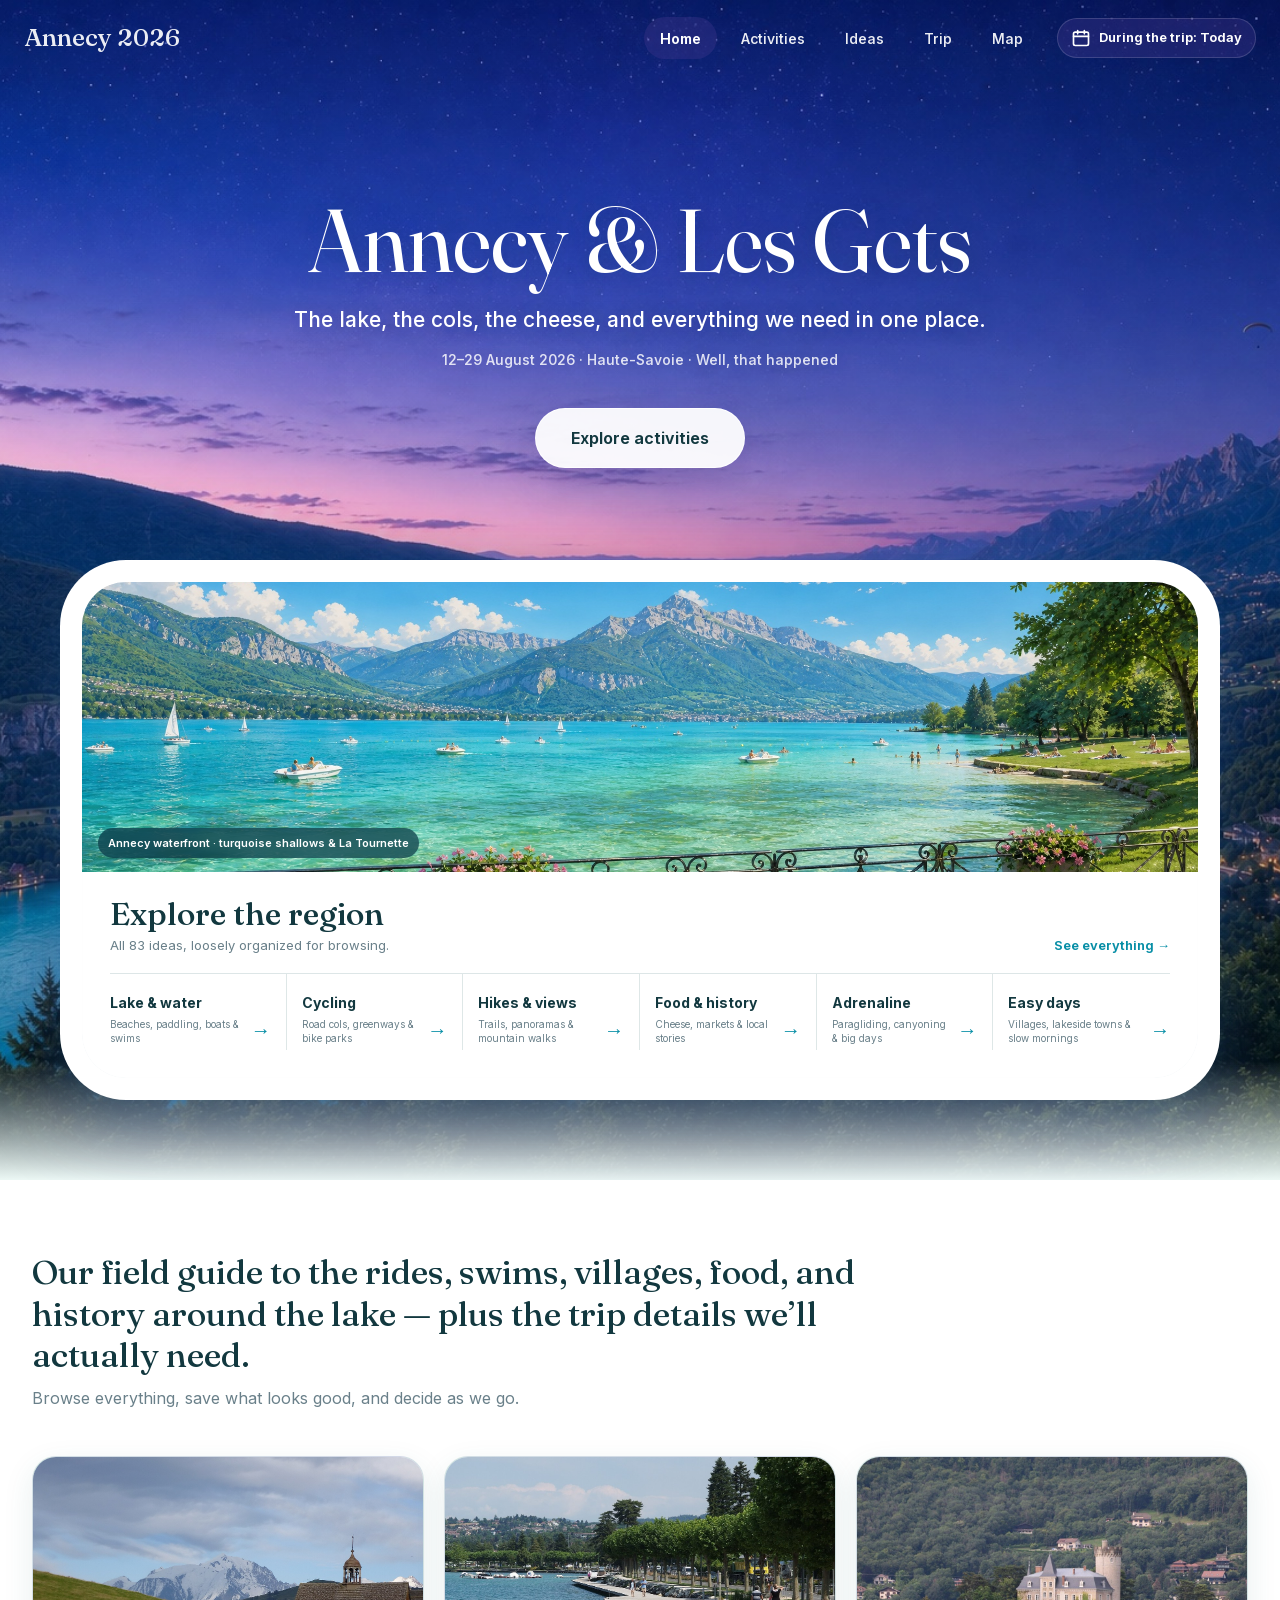
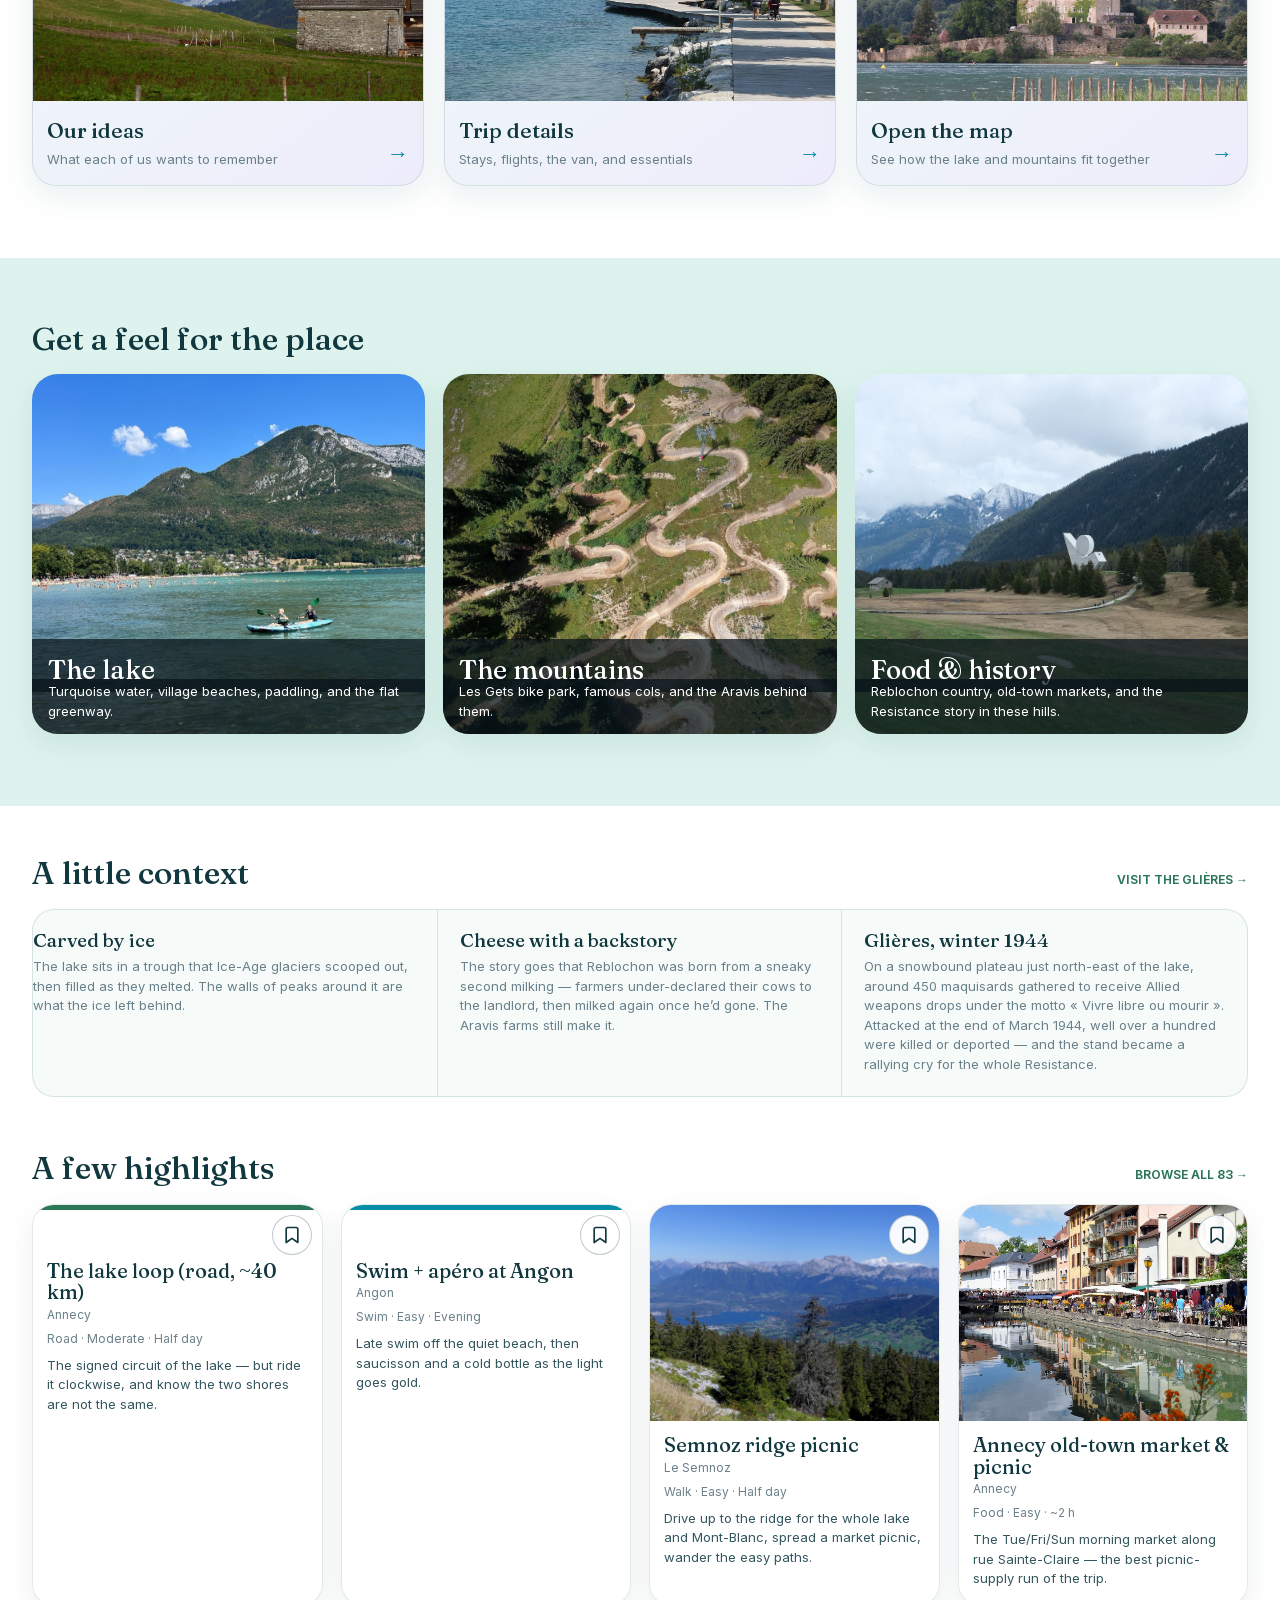
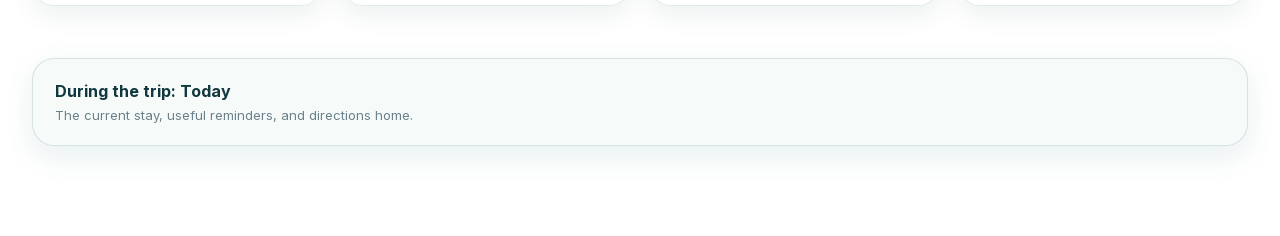
==== index.html @ 5661e3cc "Harden trip guide for departure week" ====
<!DOCTYPE html>
<html lang="en">
<head>
  <meta charset="UTF-8" />
  <meta name="viewport" content="width=device-width, initial-scale=1.0, viewport-fit=cover" />
  <title>Annecy &amp; Les Gets — August 2026</title>
  <meta name="description" content="Our Annecy and Les Gets field guide: activities, saved ideas, trip details, and the best of the lake and mountains." />

  <!-- PWA -->
  <link rel="manifest" href="manifest.webmanifest" />
  <meta name="theme-color" content="#6f73ca" />
  <meta name="apple-mobile-web-app-capable" content="yes" />
  <meta name="mobile-web-app-capable" content="yes" />
  <meta name="apple-mobile-web-app-status-bar-style" content="black-translucent" />
  <meta name="apple-mobile-web-app-title" content="Annecy" />
  <link rel="apple-touch-icon" href="assets/icons/apple-touch-icon.png" />
  <link rel="icon" type="image/png" sizes="32x32" href="assets/icons/favicon-32.png" />
  <link rel="icon" type="image/png" sizes="512x512" href="assets/icons/icon-512.png" />

  <!-- Social -->
  <meta property="og:title" content="Annecy &amp; Les Gets — August 2026" />
  <meta property="og:description" content="The lake, the cols, the cheese, and everything we need in one place." />
  <meta property="og:type" content="website" />
  <meta property="og:image" content="assets/wiki/hero-lake.jpg" />

  <!-- Self-hosted font (assets/fonts) via @font-face in styles.css -->
  <link rel="preload" href="assets/fonts/inter-latin.woff2" as="font" type="font/woff2" crossorigin />
  <link rel="preload" href="assets/fonts/fraunces-latin.woff2" as="font" type="font/woff2" crossorigin />

  <link rel="stylesheet" href="styles.css?v=34" />
  <!-- Leaflet is loaded lazily only when the Map screen opens, so a slow or
       failed CDN can never block the rest of the app from booting. -->
</head>
<body class="route-home">
  <a class="skip-link" href="#screen">Skip to content</a>

  <div class="app">
    <header class="appbar" id="appbar">
      <button class="ab-back" id="ab-back" type="button" aria-label="Go back">
        <svg aria-hidden="true" viewBox="0 0 24 24"><path d="m15 18-6-6 6-6"/></svg>
      </button>
      <a class="ab-brand" href="#/" aria-label="Annecy 2026 home">Annecy 2026</a>
      <h1 class="ab-title" id="ab-title">Home</h1>
      <nav class="bottomnav" id="bottomnav" aria-label="Primary">
        <a href="#/" data-nav="home"><svg class="ico" aria-hidden="true" viewBox="0 0 24 24"><path d="M3 10.5 12 4l9 6.5V20a1 1 0 0 1-1 1h-5v-6h-6v6H4a1 1 0 0 1-1-1z"/></svg><span>Home</span></a>
        <a href="#/activities" data-nav="activities"><svg class="ico" aria-hidden="true" viewBox="0 0 24 24"><circle cx="12" cy="12" r="9"/><path d="m15 9-2 5-4 2 2-5z"/></svg><span>Activities</span></a>
        <a href="#/ideas" data-nav="ideas"><svg class="ico" aria-hidden="true" viewBox="0 0 24 24"><path d="M19 21l-7-5-7 5V5a2 2 0 0 1 2-2h10a2 2 0 0 1 2 2z"/></svg><span>Ideas</span></a>
        <a href="#/trip" data-nav="trip"><svg class="ico" aria-hidden="true" viewBox="0 0 24 24"><rect x="3" y="7" width="18" height="13" rx="1.5"/><path d="M8 7V5a2 2 0 0 1 2-2h4a2 2 0 0 1 2 2v2"/></svg><span>Trip</span></a>
        <a href="#/map" data-nav="map"><svg class="ico" aria-hidden="true" viewBox="0 0 24 24"><path d="m9 4 6 2 6-2v14l-6 2-6-2-6 2V6z"/><path d="M9 4v14M15 6v14"/></svg><span>Map</span></a>
      </nav>
      <a class="ab-today" href="#/today">
        <svg aria-hidden="true" viewBox="0 0 24 24"><rect x="3" y="5" width="18" height="16" rx="2"/><path d="M16 3v4M8 3v4M3 10h18"/></svg>
        <span>During the trip: Today</span>
      </a>
    </header>

    <main class="screen" id="screen" tabindex="-1"><!-- rendered by app.js --></main>
  </div>

  <!-- transient UI, outside the scroll container -->
  <div id="offline-bar" class="offline-bar" role="status" hidden>Offline — showing saved trip data.</div>
  <div id="sw-toast" class="sw-toast" role="status" hidden>
    <span>Site update ready</span>
    <button type="button" id="sw-reload">Update</button>
    <button type="button" id="sw-dismiss" aria-label="Dismiss update notice">
      <svg aria-hidden="true" viewBox="0 0 24 24"><path d="m6 6 12 12M18 6 6 18"/></svg>
    </button>
  </div>
  <div id="live" class="sr-only" aria-live="polite"></div>

  <script src="data.js?v=34"></script>
  <script src="activity-media.js?v=34"></script>
  <script src="app.js?v=34"></script>
</body>
</html>
---- styles.css ----
/* Annecy 2026
   A luminous Alpine field guide: lake light, soft depth, useful structure. */

@font-face {
  font-family: "Inter";
  font-style: normal;
  font-weight: 400 700;
  font-display: swap;
  src: url("assets/fonts/inter-latin.woff2") format("woff2");
  unicode-range: U+0000-00FF, U+0131, U+0152-0153, U+02BB-02BC, U+02C6,
    U+02DA, U+02DC, U+0304, U+0308, U+0329, U+2000-206F, U+20AC, U+2122,
    U+2191, U+2193, U+2212, U+2215, U+FEFF, U+FFFD;
}

@font-face {
  font-family: "Inter";
  font-style: normal;
  font-weight: 400 700;
  font-display: swap;
  src: url("assets/fonts/inter-latin-ext.woff2") format("woff2");
  unicode-range: U+0100-02BA, U+02BD-02C5, U+02C7-02CC, U+02CE-02D7,
    U+02DD-02FF, U+0304, U+0308, U+0329, U+1D00-1DBF, U+1E00-1E9F,
    U+1EF2-1EFF, U+2020, U+20A0-20AB, U+20AD-20C0, U+2113, U+2C60-2C7F,
    U+A720-A7FF;
}

@font-face {
  font-family: "Fraunces";
  font-style: normal;
  font-weight: 100 900;
  font-display: swap;
  src: url("assets/fonts/fraunces-latin.woff2") format("woff2");
  unicode-range: U+0000-00FF, U+0131, U+0152-0153, U+02BB-02BC, U+02C6,
    U+02DA, U+02DC, U+0304, U+0308, U+0329, U+2000-206F, U+20AC, U+2122,
    U+2191, U+2193, U+2212, U+2215, U+FEFF, U+FFFD;
}

@font-face {
  font-family: "Fraunces";
  font-style: normal;
  font-weight: 100 900;
  font-display: swap;
  src: url("assets/fonts/fraunces-latin-ext.woff2") format("woff2");
  unicode-range: U+0100-02BA, U+02BD-02C5, U+02C7-02CC, U+02CE-02D7,
    U+02DD-02FF, U+0304, U+0308, U+0329, U+1D00-1DBF, U+1E00-1E9F,
    U+1EF2-1EFF, U+2020, U+20A0-20AB, U+20AD-20C0, U+2113, U+2C60-2C7F,
    U+A720-A7FF;
}

:root {
  --font: "Avenir Next", "Avenir", "Helvetica Neue", "Inter", sans-serif;
  --display: "Fraunces", "Iowan Old Style", "Palatino Linotype", serif;
  --canvas: #eefaf7;
  --surface: #f6fbfa;
  --surface-strong: #def3ed;
  --ink: #12383f;
  --ink-soft: #34565e;
  --muted: #6a808a;
  --faint: #92a6ad;
  --border: rgba(18, 82, 88, 0.14);
  --border-strong: rgba(18, 82, 88, 0.25);
  --lake: #078ea6;
  --lake-bright: #3ec9c2;
  --lake-soft: #dff7f4;
  --alpine: #2c7658;
  --alpine-soft: #e4f3e9;
  --twilight: #6f73ca;
  --twilight-deep: #414590;
  --twilight-soft: #eeecfb;
  --twilight-haze: #d9dcf5;
  --flower: #d96791;
  --flower-soft: #faeaf1;
  --sun: #f2c26e;
  --alert: #b85c58;
  --alert-soft: #faeceb;
  --shadow: 0 22px 68px rgba(54, 77, 116, 0.16);
  --shadow-soft: 0 10px 30px rgba(29, 94, 101, 0.1);
  --r-sm: 14px;
  --r-md: 24px;
  --r-lg: 42px;
  --header-h: 76px;
  --mobile-nav-h: 66px;
  --safe-t: env(safe-area-inset-top, 0px);
  --safe-b: env(safe-area-inset-bottom, 0px);
  --content: 1280px;
  --reading: 940px;
}

*,
*::before,
*::after {
  box-sizing: border-box;
  margin: 0;
  padding: 0;
}

html {
  color-scheme: light;
  -webkit-text-size-adjust: 100%;
  scroll-behavior: smooth;
}

body {
  min-width: 320px;
  min-height: 100dvh;
  background:
    linear-gradient(145deg, rgba(220, 249, 244, 0.96), rgba(226, 245, 249, 0.96) 48%, rgba(234, 230, 249, 0.94)),
    var(--canvas);
  color: var(--ink);
  font-family: var(--font);
  font-size: 16px;
  line-height: 1.5;
  letter-spacing: 0;
  -webkit-font-smoothing: antialiased;
  text-rendering: optimizeLegibility;
}

body,
button,
input,
select,
textarea {
  font-family: var(--font);
  letter-spacing: 0;
}

button,
input,
select,
textarea {
  font: inherit;
}

button {
  border: 0;
  background: transparent;
  color: inherit;
  cursor: pointer;
}

a {
  color: var(--lake);
  text-underline-offset: 3px;
}

img {
  display: block;
  max-width: 100%;
  background: var(--surface);
}

h1,
h2,
h3,
h4 {
  color: var(--ink);
  font-family: var(--display);
  font-variation-settings: "SOFT" 30, "WONK" 0;
  font-weight: 500;
  line-height: 1.08;
  letter-spacing: 0;
}

p {
  color: var(--ink-soft);
}

:focus-visible {
  outline: 2px solid var(--lake);
  outline-offset: 3px;
}

h1[tabindex="-1"]:focus,
h2[tabindex="-1"]:focus,
main[tabindex="-1"]:focus {
  outline: none;
}

[hidden] {
  display: none !important;
}

.sr-only {
  position: absolute !important;
  width: 1px !important;
  height: 1px !important;
  padding: 0 !important;
  margin: -1px !important;
  overflow: hidden !important;
  clip: rect(0, 0, 0, 0) !important;
  white-space: nowrap !important;
  border: 0 !important;
}

.skip-link {
  position: absolute;
  left: 20px;
  top: -100px;
  z-index: 300;
  padding: 9px 12px;
  border: 1px solid var(--border-strong);
  border-radius: var(--r-sm);
  background: var(--canvas);
  color: var(--ink);
  font-size: 14px;
  font-weight: 600;
  text-decoration: none;
}

.skip-link:focus {
  top: 10px;
}

/* App shell */

.app {
  min-height: 100dvh;
}

.appbar {
  position: sticky;
  top: 0;
  z-index: 80;
  display: flex;
  align-items: center;
  min-height: var(--header-h);
  padding: 0 max(24px, calc((100vw - var(--content)) / 2));
  border-bottom: 1px solid rgba(255, 255, 255, 0.55);
  background: rgba(248, 253, 252, 0.84);
  box-shadow: 0 8px 30px rgba(24, 75, 86, 0.05);
  backdrop-filter: blur(18px);
  transition: color 180ms ease, background 180ms ease;
}

.ab-brand {
  flex: none;
  color: var(--ink);
  font-family: var(--display);
  font-size: 25px;
  font-weight: 500;
  text-decoration: none;
}

.ab-title {
  display: none;
}

.ab-back {
  display: none;
  width: 40px;
  height: 40px;
  margin-right: 8px;
  align-items: center;
  justify-content: center;
  border-radius: 50%;
  background: rgba(255, 255, 255, 0.68);
}

.appbar.has-back .ab-back {
  display: inline-flex;
}

.ab-back svg,
.ab-today svg,
.sw-toast svg,
.local-note svg {
  width: 20px;
  height: 20px;
  fill: none;
  stroke: currentColor;
  stroke-width: 2;
  stroke-linecap: round;
  stroke-linejoin: round;
}

.bottomnav {
  display: flex;
  align-self: stretch;
  align-items: center;
  justify-content: center;
  gap: 8px;
  margin-left: auto;
}

.bottomnav a {
  position: relative;
  display: flex;
  align-items: center;
  height: 42px;
  padding: 0 16px;
  border-radius: 999px;
  color: var(--ink-soft);
  font-size: 14px;
  font-weight: 550;
  text-decoration: none;
  transition: color 160ms ease, background 160ms ease, transform 160ms ease;
}

.bottomnav a::after {
  content: none;
}

.bottomnav a[aria-current="page"] {
  color: var(--ink);
  background: color-mix(in srgb, var(--lake) 11%, transparent);
  font-weight: 650;
}

.bottomnav .ico {
  display: none;
  width: 22px;
  height: 22px;
  fill: none;
  stroke: currentColor;
  stroke-width: 1.8;
  stroke-linecap: round;
  stroke-linejoin: round;
}

.ab-today {
  display: inline-flex;
  align-items: center;
  gap: 8px;
  margin-left: 18px;
  padding: 9px 13px;
  border-radius: 999px;
  background: color-mix(in srgb, var(--twilight) 10%, transparent);
  color: var(--twilight);
  font-size: 13px;
  font-weight: 650;
  text-decoration: none;
  white-space: nowrap;
}

.screen {
  width: min(100%, var(--content));
  min-height: calc(100dvh - var(--header-h));
  margin: 34px auto 80px;
  padding: 54px 48px 80px;
  border: 1px solid rgba(255, 255, 255, 0.72);
  border-radius: var(--r-lg);
  background: rgba(255, 255, 255, 0.94);
  box-shadow: var(--shadow);
}

.screen.is-home,
.screen.is-map {
  width: 100%;
  max-width: none;
}

.screen.is-home {
  margin: 0;
  padding: 0 0 90px;
  border: 0;
  border-radius: 0;
  background: #fff;
  box-shadow: none;
}

.screen.is-map {
  display: flex;
  flex-direction: column;
  height: calc(100dvh - var(--header-h) - 28px);
  min-height: 540px;
  margin: 14px auto;
  padding: 0;
  border-radius: 28px;
  overflow: hidden;
}

.route-home {
  background: #5664bd;
}

.route-home .appbar {
  position: absolute;
  right: 0;
  left: 0;
  border-bottom: 0;
  background: transparent;
  box-shadow: none;
  color: #fff;
  backdrop-filter: none;
}

.route-home .ab-brand,
.route-home .bottomnav a,
.route-home .ab-today {
  color: rgba(255, 255, 255, 0.92);
}

.route-home .bottomnav a[aria-current="page"],
.route-home .ab-today {
  background: rgba(68, 57, 143, 0.34);
  color: #fff;
}

.route-home .ab-today {
  border: 1px solid rgba(255, 255, 255, 0.15);
}

/* Twilight shell shared by every guide route beyond Home. The lake and
   alpine greens remain functional accents inside the light reading surface. */

body:not(.route-home) {
  background:
    linear-gradient(160deg, rgba(48, 53, 137, 0.9), rgba(92, 82, 164, 0.72) 42%, rgba(15, 143, 161, 0.55)),
    url("assets/art/annecy-twilight-v3.jpg") center 24% / cover fixed no-repeat,
    #505ab0;
}

body:not(.route-home) .appbar {
  border-bottom-color: rgba(69, 68, 139, 0.13);
  background: linear-gradient(90deg, rgba(249, 250, 255, 0.92), rgba(241, 241, 252, 0.9) 54%, rgba(236, 249, 247, 0.92));
  box-shadow: 0 10px 34px rgba(47, 48, 119, 0.12);
}

body:not(.route-home) .ab-brand {
  color: var(--twilight-deep);
}

body:not(.route-home) .bottomnav a[aria-current="page"] {
  background: color-mix(in srgb, var(--twilight) 13%, transparent);
  color: var(--twilight-deep);
}

body:not(.route-home) .screen {
  border-color: rgba(255, 255, 255, 0.78);
  background: linear-gradient(180deg, rgba(255, 255, 255, 0.97), rgba(248, 248, 253, 0.97) 48%, rgba(240, 250, 247, 0.97));
  box-shadow: 0 28px 80px rgba(42, 40, 111, 0.28), 0 10px 32px rgba(8, 125, 148, 0.13);
}

body:not(.route-home) .page-head {
  position: relative;
  padding-bottom: 18px;
}

body:not(.route-home) .page-head::after {
  position: absolute;
  bottom: 0;
  left: 0;
  width: 94px;
  height: 2px;
  background: linear-gradient(90deg, var(--twilight), var(--lake-bright));
  content: "";
}

body:not(.route-home) .page-kicker {
  color: var(--twilight-deep);
}

body:not(.route-home) .category-tabs,
body:not(.route-home) .person-row {
  border-color: rgba(79, 75, 153, 0.16);
  background: rgba(246, 246, 252, 0.9);
}

body:not(.route-home) .category-tab[aria-pressed="true"],
body:not(.route-home) .person-tab[aria-pressed="true"] {
  background: linear-gradient(135deg, #fff, var(--twilight-soft));
  box-shadow: 0 6px 20px rgba(74, 67, 148, 0.15);
  color: var(--twilight-deep);
}

body:not(.route-home) .pin-card,
body:not(.route-home) .plan-card,
body:not(.route-home) .idea-card {
  border-color: rgba(72, 70, 143, 0.14);
  box-shadow: 0 10px 28px rgba(51, 53, 125, 0.1);
}

body:not(.route-home) .pin-card:hover,
body:not(.route-home) .plan-card:hover,
body:not(.route-home) .idea-card:hover {
  box-shadow: 0 18px 42px rgba(53, 49, 126, 0.17), 0 8px 20px rgba(12, 129, 146, 0.08);
}

body:not(.route-home) .jump-row {
  background: linear-gradient(90deg, rgba(249, 249, 254, 0.94), rgba(239, 249, 247, 0.92));
}

body:not(.route-home) .today-hero,
body:not(.route-home) .van-card,
body:not(.route-home) .info-card,
body:not(.route-home) .avail-line {
  border-color: rgba(75, 72, 147, 0.14);
  background: linear-gradient(145deg, rgba(255, 255, 255, 0.94), rgba(240, 240, 251, 0.7));
}

body:not(.route-home) .map-intro,
body:not(.route-home) .map-toolbar,
body:not(.route-home) .map-list,
body:not(.route-home) .alpine-side {
  background: linear-gradient(145deg, rgba(255, 255, 255, 0.97), rgba(240, 241, 252, 0.95));
}

body:not(.route-home) .map-view-tabs {
  border-color: rgba(75, 72, 147, 0.15);
  background: var(--twilight-soft);
}

body:not(.route-home) .map-view-tab[aria-selected="true"] {
  color: var(--twilight-deep);
}

body:not(.route-home) .alpine-layout {
  background: linear-gradient(145deg, rgba(217, 220, 245, 0.9), rgba(205, 239, 234, 0.91));
}

body:not(.route-home) .dh-inner {
  background: linear-gradient(to top, rgba(48, 43, 118, 0.9), rgba(11, 86, 103, 0.18));
}

/* Shared headings and controls */

.page-head {
  display: flex;
  flex-direction: column;
  align-items: flex-start;
  max-width: 820px;
  margin-bottom: 34px;
}

.page-head h2 {
  margin: 3px 0 8px;
  font-size: 44px;
}

.page-head > p:last-child,
.page-head > div > p:last-child {
  max-width: 720px;
  color: var(--muted);
  font-size: 17px;
}

.page-kicker,
.row-kicker,
.ac-zone,
.th-eyebrow,
.dh-zone,
.flight-direction {
  color: var(--alpine);
  font-size: 12px;
  font-weight: 650;
  line-height: 1.3;
  text-transform: uppercase;
}

.section-head {
  display: flex;
  align-items: baseline;
  justify-content: space-between;
  gap: 20px;
  margin: 44px 0 18px;
}

.section-head h2 {
  font-size: 29px;
}

.section-head p {
  color: var(--muted);
  font-size: 14px;
}

.text-link,
.see-all,
.pc-open,
.pop-link,
.ml-archive {
  color: var(--lake);
  font-size: 14px;
  font-weight: 600;
  text-decoration: none;
}

.link-btn {
  color: var(--lake);
  font-weight: 600;
}

.block {
  display: block;
}

.chips-row,
.actions,
.detail-actions,
.pc-actions,
.hero-actions {
  display: flex;
  flex-wrap: wrap;
  align-items: center;
  gap: 10px;
}

.chip,
.btn,
.mini-btn,
.rain-toggle {
  min-height: 40px;
  padding: 10px 16px;
  border: 1px solid var(--border-strong);
  border-radius: 999px;
  background: rgba(255, 255, 255, 0.9);
  color: var(--ink-soft);
  font-size: 14px;
  font-weight: 600;
  line-height: 1.2;
  text-decoration: none;
  transition: transform 160ms ease, box-shadow 160ms ease, background 160ms ease;
}

.btn {
  border-color: var(--lake);
  background: var(--lake);
  color: #fff;
  box-shadow: 0 8px 22px rgba(23, 111, 193, 0.2);
}

.btn.ghost {
  background: var(--canvas);
  color: var(--lake);
}

.chip[aria-pressed="true"],
.rain-toggle[aria-pressed="true"] {
  border-color: var(--lake);
  background: var(--lake-soft);
  color: var(--lake);
}

.chip:hover,
.btn:hover,
.mini-btn:hover,
.rain-toggle:hover {
  transform: translateY(-1px);
}

.tag,
.pc-tag,
.verify-badge,
.closed-chip,
.lg {
  display: inline-block;
  padding: 3px 6px;
  border-radius: 3px;
  background: var(--surface-strong);
  color: var(--ink-soft);
  font-size: 11px;
  font-weight: 650;
}

.verify-badge,
.pc-tag.verify {
  background: var(--alert-soft);
  color: var(--alert);
}

.empty {
  padding: 42px 24px;
  border: 1px dashed var(--border-strong);
  border-radius: var(--r-md);
  background: rgba(239, 248, 246, 0.72);
  color: var(--muted);
  text-align: center;
}

.intro,
.detail-lede,
.detail-why,
.source-line,
.foot-note {
  max-width: 780px;
}

.intro,
.detail-lede {
  margin: 18px 0;
  color: var(--ink-soft);
  font-size: 17px;
}

.detail-why {
  margin: 14px 0 22px;
}

.source-line,
.foot-note {
  margin: 30px 0 0;
  color: var(--muted);
  font-size: 12px;
  line-height: 1.6;
}

.note-box {
  margin: 18px 0;
  padding: 14px 16px;
  border: 1px solid rgba(23, 111, 193, 0.15);
  border-left: 3px solid var(--lake);
  border-radius: 0 var(--r-sm) var(--r-sm) 0;
  background: var(--lake-soft);
  color: var(--ink-soft);
  font-size: 14px;
}

.note-box.warn {
  border-left-color: var(--alert);
  background: var(--alert-soft);
}

/* Home */

.hm-live {
  position: absolute;
  top: calc(var(--header-h) + 8px);
  right: 24px;
  left: 24px;
  z-index: 3;
  display: flex;
  align-items: center;
  justify-content: space-between;
  gap: 16px;
  max-width: 520px;
  margin: 0 auto;
  padding: 11px 17px;
  border: 1px solid rgba(255, 255, 255, 0.28);
  border-radius: 999px;
  background: rgba(12, 65, 104, 0.45);
  color: #fff;
  font-size: 14px;
  font-weight: 600;
  text-decoration: none;
  backdrop-filter: blur(12px);
}

.hm-live .hm-go {
  color: #fff;
}

.hm-world {
  position: relative;
  min-height: 1110px;
  overflow: hidden;
  background:
    linear-gradient(to bottom, rgba(73, 59, 150, 0.04), rgba(6, 91, 109, 0.14)),
    url("assets/art/annecy-twilight-v3.jpg") center top / cover no-repeat;
  isolation: isolate;
}

.hm-world::after {
  position: absolute;
  right: 0;
  bottom: -1px;
  left: 0;
  z-index: -1;
  height: 120px;
  background: linear-gradient(to bottom, rgba(238, 250, 247, 0), var(--canvas));
  content: "";
  pointer-events: none;
}

.hm-cover {
  position: relative;
  min-height: 1110px;
  padding: calc(var(--header-h) + 120px) 32px 80px;
  overflow: visible;
  background: transparent;
}

.hm-cover-txt {
  position: relative;
  z-index: 2;
  max-width: 980px;
  margin: 0 auto;
  padding: 0;
  background: transparent;
  color: #fff;
  text-align: center;
  text-shadow: 0 2px 22px rgba(7, 45, 71, 0.28);
}

.hm-cover-txt p {
  color: #fff;
}

.hm-eyebrow {
  color: var(--alpine);
  font-size: 12px;
  font-weight: 650;
  text-transform: uppercase;
  text-decoration: none;
}

.hm-title {
  margin: 0;
  color: #fff;
  font-size: clamp(62px, 7vw, 104px);
  font-variation-settings: "SOFT" 20, "WONK" 0;
  font-weight: 400;
  line-height: 0.98;
}

.hm-dek {
  max-width: 760px;
  margin: 20px auto 0;
  font-size: 21px;
  font-weight: 500;
}

.hm-meta {
  margin-top: 14px;
  font-size: 14px;
  font-weight: 550;
  opacity: 0.82;
}

.hm-cta {
  display: inline-flex;
  min-width: 210px;
  min-height: 60px;
  align-items: center;
  justify-content: center;
  margin-top: 38px;
  padding: 15px 26px;
  border: 1px solid rgba(255, 255, 255, 0.88);
  border-radius: 999px;
  background: rgba(255, 255, 255, 0.94);
  box-shadow: 0 12px 36px rgba(65, 55, 137, 0.28);
  color: var(--ink);
  font-size: 16px;
  font-weight: 650;
  text-decoration: none;
  text-shadow: none;
  transition: transform 180ms ease, box-shadow 180ms ease, background 180ms ease;
}

.hm-cta:hover {
  background: #fff;
  box-shadow: 0 16px 44px rgba(65, 55, 137, 0.34);
  transform: translateY(-2px);
}

.hm-portal {
  position: relative;
  z-index: 2;
  max-width: 1160px;
  margin: 92px auto 0;
  overflow: hidden;
  border: 22px solid rgba(255, 255, 255, 0.94);
  border-radius: 66px;
  background: #fff;
  box-shadow:
    0 30px 84px rgba(56, 48, 126, 0.3),
    0 12px 46px rgba(20, 143, 155, 0.18),
    inset 0 0 0 1px rgba(20, 94, 123, 0.12);
}

.hm-portal-view {
  position: relative;
  height: 290px;
  overflow: hidden;
  background: var(--lake-bright);
}

.hm-portal-view img {
  width: 100%;
  height: 100%;
  object-fit: cover;
  animation: portal-breathe 18s ease-in-out infinite alternate;
}

.hm-portal-caption {
  position: absolute;
  bottom: 14px;
  left: 16px;
  padding: 7px 10px;
  border-radius: 999px;
  background: rgba(5, 47, 65, 0.66);
  color: #fff;
  font-size: 11px;
  font-weight: 600;
  letter-spacing: 0;
  backdrop-filter: blur(8px);
}

@keyframes portal-breathe {
  from {
    transform: scale(1);
  }
  to {
    transform: scale(1.025);
  }
}

.hm-portal-body {
  padding: 25px 28px 28px;
  background: rgba(255, 255, 255, 0.97);
}

.hm-portal-head {
  display: flex;
  align-items: end;
  justify-content: space-between;
  gap: 24px;
  margin-bottom: 18px;
}

.hm-portal-head h3 {
  font-size: 32px;
}

.hm-portal-head p {
  margin-top: 4px;
  color: var(--muted);
  font-size: 13px;
}

.hm-portal-head > a {
  color: var(--lake);
  font-size: 13px;
  font-weight: 650;
  text-decoration: none;
  white-space: nowrap;
}

.hm-region-index {
  display: grid;
  grid-template-columns: repeat(6, minmax(0, 1fr));
  border-top: 1px solid var(--border);
}

.hm-region-link {
  display: flex;
  min-width: 0;
  align-items: flex-end;
  justify-content: space-between;
  gap: 10px;
  padding: 18px 15px 5px;
  border-right: 1px solid var(--border);
  color: var(--ink);
  text-decoration: none;
  transition: color 160ms ease, transform 160ms ease;
}

.hm-region-link:first-child {
  padding-left: 0;
}

.hm-region-link:last-child {
  padding-right: 0;
  border-right: 0;
}

.hm-region-link:hover {
  color: var(--lake);
  transform: translateY(-2px);
}

.hm-region-link strong,
.hm-region-link small {
  display: block;
}

.hm-region-link strong {
  font-size: 14px;
}

.hm-region-link small {
  margin-top: 5px;
  color: var(--muted);
  font-size: 10px;
  line-height: 1.35;
}

.hm-region-go {
  flex: none;
  color: var(--lake);
  font-size: 20px;
}

.hm-intro {
  max-width: var(--content);
  margin: 0 auto;
  padding: 72px 32px 28px;
}

.hm-lead {
  max-width: 850px;
  color: var(--ink);
  font-family: var(--display);
  font-size: 34px;
  font-weight: 450;
  line-height: 1.22;
}

.hm-sub {
  margin-top: 9px;
  color: var(--muted);
  font-size: 16px;
}

.hm-index {
  display: grid;
  grid-template-columns: repeat(3, minmax(0, 1fr));
  gap: 20px;
  max-width: var(--content);
  margin: 0 auto;
  padding: 18px 32px 72px;
}

.hm-ix {
  display: grid;
  grid-template-rows: auto 1fr;
  overflow: hidden;
  border: 1px solid rgba(19, 76, 84, 0.12);
  border-radius: 24px;
  background: linear-gradient(145deg, var(--canvas), var(--twilight-soft));
  box-shadow: var(--shadow-soft);
  color: var(--ink);
  text-decoration: none;
  transition: transform 180ms ease, box-shadow 180ms ease;
}

.hm-ix:hover {
  box-shadow: 0 16px 42px rgba(63, 68, 143, 0.17);
  transform: translateY(-3px);
}

.hm-ix img {
  width: 100%;
  aspect-ratio: 16 / 10;
  object-fit: cover;
}

.hm-ix-b {
  display: block;
  min-width: 0;
  padding: 14px 42px 15px 14px;
}

.hm-ix-b strong {
  display: block;
  font-family: var(--display);
  font-size: 21px;
  font-weight: 500;
}

.hm-ix-b span {
  display: block;
  margin-top: 4px;
  color: var(--muted);
  font-size: 13px;
}

.hm-arr {
  position: absolute;
  align-self: end;
  justify-self: end;
  margin: 0 14px 15px 0;
  color: var(--lake);
  font-size: 22px;
}

.hm-ix {
  position: relative;
}

.hm-place {
  padding: 64px max(32px, calc((100vw - var(--content)) / 2)) 72px;
  background: var(--surface-strong);
}

.hm-lab {
  display: flex;
  align-items: baseline;
  justify-content: space-between;
  gap: 20px;
  margin-bottom: 18px;
}

.hm-lab h3 {
  font-size: 32px;
}

.hm-scroll {
  display: grid;
  grid-template-columns: repeat(3, minmax(0, 1fr));
  gap: 18px;
}

.hm-pc {
  position: relative;
  min-height: 360px;
  overflow: hidden;
  border-radius: 26px;
  box-shadow: var(--shadow-soft);
  color: #fff;
  text-decoration: none;
}

.hm-pc img {
  width: 100%;
  height: 100%;
  object-fit: cover;
}

.hm-pc strong,
.hm-pc span {
  position: absolute;
  right: 0;
  left: 0;
  background: rgba(8, 19, 26, 0.72);
  color: #fff;
}

.hm-pc strong {
  bottom: 42px;
  padding: 12px 16px 2px;
  font-family: var(--display);
  font-size: 26px;
  font-weight: 500;
}

.hm-pc span {
  bottom: 0;
  min-height: 44px;
  padding: 3px 16px 13px;
  font-size: 13px;
}

.hm-taster {
  max-width: var(--content);
  margin: 0 auto;
  padding: 50px 32px 16px;
}

.hm-context {
  max-width: var(--content);
  margin: 0 auto;
  padding: 50px 32px 4px;
}

.hm-context-grid {
  display: grid;
  grid-template-columns: repeat(3, minmax(0, 1fr));
  overflow: hidden;
  border: 1px solid var(--border);
  border-radius: 22px;
  background: var(--surface);
}

.hm-context-grid article {
  padding: 20px 22px 22px 0;
  border-right: 1px solid var(--border);
}

.hm-context-grid article + article {
  padding-left: 22px;
}

.hm-context-grid article:last-child {
  border-right: 0;
}

.hm-context-grid h4 {
  margin-bottom: 7px;
  font-size: 19px;
}

.hm-context-grid p {
  color: var(--muted);
  font-size: 13px;
}

.hm-pad {
  padding: 0;
}

.hm-today {
  display: block;
  max-width: calc(var(--content) - 64px);
  margin: 36px auto 0;
  padding: 20px 22px;
  border: 1px solid var(--border);
  border-radius: 22px;
  background: var(--surface);
  box-shadow: var(--shadow-soft);
  color: var(--ink);
  text-decoration: none;
}

.hm-today strong,
.hm-today span {
  display: block;
}

.hm-today span {
  margin-top: 3px;
  color: var(--muted);
  font-size: 13px;
}

/* Activities */

.category-tabs {
  display: flex;
  gap: 6px;
  margin-bottom: 22px;
  padding: 6px;
  overflow-x: auto;
  border: 1px solid var(--border);
  border-radius: 999px;
  background: var(--surface);
  scrollbar-width: none;
}

.category-tabs::-webkit-scrollbar {
  display: none;
}

.category-tab {
  flex: none;
  padding: 10px 15px;
  border-radius: 999px;
  color: var(--muted);
  font-size: 14px;
  font-weight: 550;
  white-space: nowrap;
}

.category-tab[aria-pressed="true"] {
  background: linear-gradient(135deg, #fff, var(--lake-soft));
  box-shadow: 0 5px 18px rgba(18, 112, 122, 0.12);
  color: var(--lake);
  font-weight: 700;
}

.activity-tools {
  display: grid;
  grid-template-columns: 150px 140px 160px auto minmax(220px, 1fr) auto;
  align-items: end;
  gap: 10px;
  margin-bottom: 22px;
}

.activity-filter-toggle {
  display: none;
}

.filter-field,
.activity-search {
  display: flex;
  flex-direction: column;
  gap: 5px;
}

.filter-field > span {
  color: var(--muted);
  font-size: 11px;
  font-weight: 650;
  text-transform: uppercase;
}

.filter-field select,
.search-input {
  width: 100%;
  min-height: 42px;
  padding: 9px 11px;
  border: 1px solid var(--border-strong);
  border-radius: 12px;
  background: rgba(255, 255, 255, 0.92);
  color: var(--ink);
  font-size: 14px;
}

.rain-toggle {
  min-height: 42px;
}

.activity-count {
  padding-bottom: 11px;
  color: var(--muted);
  font-size: 13px;
  white-space: nowrap;
}

.bike-banner {
  display: flex;
  align-items: center;
  justify-content: space-between;
  gap: 20px;
  margin: 18px 0 26px;
  padding: 14px 16px;
  border: 1px solid rgba(31, 112, 90, 0.14);
  border-radius: 18px;
  background: var(--alpine-soft);
  color: var(--ink);
  text-decoration: none;
}

.bike-banner strong,
.bike-banner small {
  display: block;
}

.bike-banner small {
  margin-top: 2px;
  color: var(--muted);
  font-size: 12px;
}

.bb-go {
  color: var(--alpine);
  font-size: 22px;
}

.bike-head {
  margin-bottom: 26px;
}

.tour-country {
  margin: 0 0 52px;
  border-top: 1px solid var(--border-strong);
}

.tour-country-head {
  display: grid;
  grid-template-columns: minmax(0, 1fr) auto;
  gap: 36px;
  padding: 28px 0 24px;
}

.tour-country-head h3 {
  margin: 3px 0 8px;
  font-size: 36px;
}

.tour-country-head > div:first-child > p:last-child {
  max-width: 680px;
}

.tour-country-actions {
  display: flex;
  flex-direction: column;
  align-items: flex-end;
  justify-content: flex-end;
  gap: 8px;
  font-size: 13px;
  font-weight: 650;
  white-space: nowrap;
}

.tour-col-list {
  border-top: 1px solid var(--border);
}

.tour-col-row {
  display: grid;
  grid-template-columns: minmax(230px, 0.72fr) minmax(0, 2fr);
  gap: 34px;
  padding: 27px 0 29px;
  border-bottom: 1px solid var(--border);
}

.tour-col-name {
  display: flex;
  align-items: flex-start;
  gap: 15px;
}

.tour-col-number {
  flex: 0 0 auto;
  padding-top: 4px;
  color: var(--lake);
  font-family: var(--display);
  font-size: 19px;
  font-variation-settings: "SOFT" 30, "WONK" 0;
}

.tour-col-name p,
.alpine-detail-head > p {
  color: var(--alpine);
  font-size: 10px;
  font-weight: 700;
  text-transform: uppercase;
}

.tour-col-name h4 {
  margin-top: 5px;
  font-size: 25px;
}

.tour-col-facts {
  display: grid;
  grid-template-columns: repeat(3, minmax(0, 1fr));
  gap: 0;
}

.tour-col-facts > div {
  padding: 0 20px;
  border-left: 1px solid var(--border);
}

.tour-col-facts > div:first-child {
  padding-left: 0;
  border-left: 0;
}

.tour-col-facts dt {
  margin-bottom: 5px;
  color: var(--muted);
  font-size: 10px;
  font-weight: 700;
  text-transform: uppercase;
}

.tour-col-facts dd {
  color: var(--ink-soft);
  font-size: 13px;
  line-height: 1.55;
}

.tour-col-links {
  display: flex;
  flex-wrap: wrap;
  gap: 7px 16px;
  margin-top: 15px;
  font-size: 12px;
  font-weight: 650;
}

.bike-rides-head {
  margin-top: 0;
}

.pin-grid {
  display: grid;
  grid-template-columns: repeat(4, minmax(0, 1fr));
  gap: 18px;
}

.pin-card,
.plan-card,
.idea-card {
  position: relative;
  min-width: 0;
  overflow: hidden;
  border: 1px solid rgba(19, 76, 84, 0.12);
  border-radius: 22px;
  background: rgba(255, 255, 255, 0.96);
  box-shadow: 0 9px 26px rgba(20, 70, 82, 0.08);
  transition: transform 180ms ease, box-shadow 180ms ease;
}

.pin-card:hover,
.plan-card:hover,
.idea-card:hover {
  box-shadow: 0 16px 38px rgba(20, 70, 82, 0.14);
  transform: translateY(-2px);
}

.pin-hit,
.pc-hit,
.idea-hit {
  display: block;
  color: var(--ink);
  text-decoration: none;
}

.pin-img {
  position: relative;
  overflow: hidden;
  background: var(--surface);
}

.pin-img img {
  width: 100%;
  aspect-ratio: 4 / 3;
  object-fit: cover;
}

.pin-card.no-photo::before,
.idea-card.no-photo::before {
  position: absolute;
  top: 0;
  right: 0;
  left: 0;
  height: 5px;
  background: var(--lake);
  content: "";
}

.pin-card.no-photo[data-tint="pine"]::before,
.idea-card.no-photo[data-tint="pine"]::before {
  background: var(--alpine);
}

.pin-card.no-photo[data-tint="sun"]::before,
.idea-card.no-photo[data-tint="sun"]::before {
  background: var(--sun);
}

.pin-card.no-photo[data-tint="purple"]::before,
.idea-card.no-photo[data-tint="purple"]::before {
  background: var(--twilight);
}

.pin-card.no-photo .pin-hit {
  padding-top: 42px;
}

.idea-card.no-photo .idea-hit {
  padding-top: 44px;
}

.pin-leg {
  position: absolute;
  top: 10px;
  left: 10px;
  padding: 4px 6px;
  border-radius: 2px;
  background: rgba(8, 19, 26, 0.78);
  color: #fff;
  font-size: 10px;
  font-weight: 700;
  text-transform: uppercase;
}

.pin-card h3 {
  margin: 13px 14px 3px;
  font-family: var(--display);
  font-size: 20px;
  font-weight: 500;
}

.pin-place {
  margin: 0 14px 6px;
  color: var(--muted);
  font-size: 12px;
}

.pin-meta {
  margin: 0 14px 8px;
  color: var(--muted);
  font-size: 12px;
}

.pin-sum {
  display: -webkit-box;
  margin: 0 14px 16px;
  overflow: hidden;
  color: var(--ink-soft);
  font-size: 13px;
  -webkit-box-orient: vertical;
  -webkit-line-clamp: 3;
}

.pin-foot,
.idea-save {
  position: absolute;
  top: 10px;
  right: 10px;
}

.save-btn {
  display: inline-flex;
  width: 40px;
  height: 40px;
  align-items: center;
  justify-content: center;
  border: 1px solid rgba(184, 197, 203, 0.9);
  border-radius: 50%;
  background: rgba(255, 255, 255, 0.95);
  color: var(--ink);
}

.save-btn.on {
  border-color: var(--flower);
  background: var(--flower);
  color: #fff;
}

.bookmark-icon {
  width: 20px;
  height: 20px;
  fill: none;
  stroke: currentColor;
  stroke-width: 2;
  stroke-linecap: round;
  stroke-linejoin: round;
}

.credits {
  margin-top: 50px;
  border-top: 1px solid var(--border);
  padding-top: 18px;
  color: var(--muted);
  font-size: 12px;
}

.credits summary {
  cursor: pointer;
  font-weight: 650;
}

.credits p {
  margin-top: 10px;
  color: var(--muted);
  line-height: 1.7;
}

/* Ideas */

.ideas-head {
  max-width: none;
  flex-direction: row;
  align-items: flex-end;
  justify-content: space-between;
}

.person-row {
  display: flex;
  gap: 6px;
  margin-bottom: 10px;
  padding: 6px;
  overflow-x: auto;
  border: 1px solid var(--border);
  border-radius: 999px;
  background: var(--surface);
}

.person-tab {
  display: inline-flex;
  flex: none;
  align-items: center;
  gap: 7px;
  padding: 10px 16px;
  border-radius: 999px;
  color: var(--muted);
  font-size: 14px;
  font-weight: 600;
}

.person-tab[aria-pressed="true"] {
  background: linear-gradient(135deg, #fff, var(--twilight-soft));
  box-shadow: 0 5px 18px rgba(83, 72, 158, 0.13);
  color: var(--twilight);
}

.mc-count {
  min-width: 19px;
  padding: 1px 5px;
  border-radius: 3px;
  background: var(--surface-strong);
  color: inherit;
  font-size: 11px;
  text-align: center;
}

.board-meta {
  margin: 12px 0 18px;
  color: var(--muted);
  font-size: 12px;
}

.ideas-grid {
  columns: 4;
  column-gap: 18px;
}

.idea-card {
  display: inline-block;
  width: 100%;
  margin: 0 0 18px;
  break-inside: avoid;
}

.idea-hit > img {
  width: 100%;
  height: auto;
  min-height: 180px;
  object-fit: cover;
}

.idea-copy {
  display: block;
  padding: 12px 14px;
}

.idea-copy strong,
.idea-copy span {
  display: block;
}

.idea-copy .idea-status {
  display: none;
}

.idea-copy strong {
  font-size: 16px;
}

.idea-copy span {
  margin-top: 3px;
  color: var(--muted);
  font-size: 12px;
}

.status-picker {
  display: grid;
  grid-template-columns: repeat(3, 1fr);
  border-top: 1px solid var(--border);
  background: var(--surface);
}

.sp-btn {
  min-height: 38px;
  border-right: 1px solid var(--border);
  color: var(--muted);
  font-size: 11px;
  font-weight: 650;
}

.sp-btn:last-child {
  border-right: 0;
}

.sp-btn[aria-pressed="true"] {
  background: #fff;
  color: var(--lake);
}

.idea-event-date {
  display: block;
  min-height: 116px;
  padding: 28px 16px;
  background: var(--surface);
  color: var(--alpine);
  font-size: 13px;
  font-weight: 700;
}

.local-note {
  display: flex;
  align-items: center;
  gap: 7px;
  margin-top: 26px;
  color: var(--muted);
  font-size: 12px;
}

.local-note svg {
  width: 16px;
  height: 16px;
}

/* Trip */

.jump-row {
  position: sticky;
  top: calc(var(--header-h) + 1px);
  z-index: 30;
  margin: -10px 0 28px;
  padding: 10px 0;
  background: rgba(255, 255, 255, 0.88);
  backdrop-filter: blur(14px);
}

.trip-section {
  scroll-margin-top: calc(var(--header-h) + 78px);
}

.stay-list,
.flights {
  border-top: 1px solid var(--border);
}

.stay-row {
  display: grid;
  grid-template-columns: 220px minmax(0, 1fr) 120px;
  gap: 24px;
  padding: 18px 0;
  border-bottom: 1px solid var(--border);
}

.stay-row > img {
  width: 220px;
  height: 150px;
  border-radius: 18px;
  object-fit: cover;
}

.stay-main h3 {
  margin: 6px 0 4px;
  font-size: 22px;
}

.stay-addr {
  color: var(--muted);
  font-size: 13px;
}

.stay-times {
  display: grid;
  grid-template-columns: repeat(2, minmax(0, 1fr));
  gap: 18px;
  margin-top: 16px;
}

.stay-times div {
  border-top: 1px solid var(--border);
  padding-top: 8px;
}

.stay-times dt,
.spec dt {
  color: var(--muted);
  font-size: 11px;
  font-weight: 650;
  text-transform: uppercase;
}

.stay-times dd {
  margin-top: 3px;
  color: var(--ink-soft);
  font-size: 13px;
}

.stay-actions {
  display: flex;
  flex-direction: column;
  align-items: flex-start;
  gap: 9px;
  padding-top: 34px;
}

.stay-actions a {
  font-size: 13px;
  font-weight: 600;
  text-decoration: none;
}

.flight-row {
  display: grid;
  grid-template-columns: 100px minmax(0, 1fr) 210px;
  gap: 20px;
  padding: 16px 0;
  border-bottom: 1px solid var(--border);
}

.flight-direction {
  padding-top: 3px;
  color: var(--lake);
}

.flight-main strong,
.flight-main span,
.flight-number span,
.flight-number small {
  display: block;
}

.flight-main strong {
  font-family: var(--display);
  font-size: 19px;
  font-weight: 500;
}

.flight-main span,
.flight-number span {
  margin-top: 2px;
  color: var(--muted);
  font-size: 13px;
}

.flight-number small {
  margin-top: 3px;
  color: var(--faint);
  font-size: 11px;
}

.fc-note {
  grid-column: 2 / -1;
  color: var(--muted);
  font-size: 12px;
}

.flight-row.placeholder {
  background: var(--surface);
  border-radius: 14px;
  padding-right: 14px;
  padding-left: 14px;
}

.van-card {
  padding: 20px;
  border: 1px solid var(--border);
  border-radius: 22px;
  background: var(--surface);
}

.van-card h3 {
  margin-top: 5px;
  font-size: 19px;
}

.spec {
  display: grid;
  grid-template-columns: 130px minmax(0, 1fr);
  margin: 20px 0;
  border-top: 1px solid var(--border);
}

.spec dt,
.spec dd {
  padding: 9px 0;
  border-bottom: 1px solid var(--border);
}

.spec dd {
  color: var(--ink-soft);
  font-size: 14px;
}

.info-grid {
  display: grid;
  grid-template-columns: repeat(2, minmax(0, 1fr));
  gap: 16px;
}

.info-card {
  padding: 16px;
  border: 1px solid var(--border);
  border-radius: 18px;
  background: var(--surface);
}

.info-card h3 {
  margin-bottom: 5px;
  font-size: 16px;
}

.info-card p {
  color: var(--muted);
  font-size: 13px;
}

.trip-calendar {
  margin-top: 50px;
  border-top: 1px solid var(--border);
  padding-top: 18px;
}

.trip-calendar > summary {
  cursor: pointer;
  color: var(--ink);
  font-size: 16px;
  font-weight: 650;
}

.trip-calendar > p {
  margin: 5px 0 16px;
  color: var(--muted);
  font-size: 13px;
}

.timeline {
  border-top: 1px solid var(--border);
}

.tl-row {
  display: grid;
  grid-template-columns: 54px 1fr;
  gap: 14px;
  padding: 12px 0;
  border-bottom: 1px solid var(--border);
}

.tl-date {
  min-height: 48px;
  border: 1px solid var(--border);
  border-radius: 12px;
}

.tl-dow,
.tl-num {
  display: block;
}

.tl-dow {
  color: var(--muted);
  font-size: 10px;
  text-transform: uppercase;
}

.tl-num {
  font-size: 17px;
  font-weight: 700;
}

.tl-base {
  font-size: 13px;
  font-weight: 650;
}

.tl-stay,
.tl-flag,
.tl-ev {
  color: var(--muted);
  font-size: 12px;
}

.tl-flag,
.tl-ev {
  display: inline-block;
  margin: 4px 8px 0 0;
}

/* Today */

.context-bar {
  display: grid;
  grid-template-columns: 40px 1fr 40px auto;
  align-items: center;
  gap: 8px;
  margin-bottom: 24px;
  border-bottom: 1px solid var(--border);
  padding-bottom: 14px;
}

.ctx-nav,
.ctx-today {
  min-height: 40px;
  border: 1px solid var(--border);
  border-radius: 999px;
  background: var(--surface);
}

.ctx-mid {
  text-align: center;
}

.ctx-mid strong,
.ctx-sub,
.ctx-flag {
  display: block;
}

.ctx-sub,
.ctx-flag {
  color: var(--muted);
  font-size: 12px;
}

.today-hero {
  padding: 24px;
  border: 1px solid rgba(31, 112, 90, 0.14);
  border-radius: 26px;
  background: var(--surface);
}

.th-title {
  margin: 7px 0 16px;
  font-size: 34px;
}

.stay-inline {
  border-top: 1px solid var(--border);
  border-bottom: 1px solid var(--border);
  padding: 12px 0;
}

.stay-inline summary {
  display: flex;
  justify-content: space-between;
  gap: 18px;
  cursor: pointer;
  font-weight: 650;
}

.si-vil,
.si-addr,
.si-times {
  color: var(--muted);
  font-size: 13px;
}

.si-addr {
  margin-top: 8px;
}

.si-times {
  margin: 5px 0 10px;
}

.action-row {
  display: grid;
  grid-template-columns: repeat(3, 1fr);
  margin: 22px 0;
  border-top: 1px solid var(--border);
  border-bottom: 1px solid var(--border);
}

.action-tile {
  padding: 14px;
  border-right: 1px solid var(--border);
  color: var(--ink);
  font-size: 14px;
  font-weight: 650;
  text-align: center;
  text-decoration: none;
}

.action-tile:last-child {
  border-right: 0;
}

.event-row,
.list-item,
.area-card {
  display: flex;
  align-items: center;
  gap: 14px;
  margin-bottom: 10px;
  padding: 14px;
  border: 1px solid var(--border);
  border-radius: 16px;
  background: rgba(255, 255, 255, 0.86);
  color: var(--ink);
  text-decoration: none;
}

.er-date {
  flex: 0 0 76px;
  color: var(--lake);
  font-size: 12px;
  font-weight: 700;
}

.er-body {
  min-width: 0;
  flex: 1;
}

.er-body h3 {
  font-size: 15px;
}

.er-body p {
  color: var(--muted);
  font-size: 12px;
}

.er-go {
  color: var(--faint);
  font-size: 22px;
}

/* Activity, area, and event details */

.detail-hero {
  position: relative;
  min-height: 390px;
  margin-bottom: 28px;
  overflow: hidden;
  border-radius: 28px;
  box-shadow: var(--shadow-soft);
  background: var(--surface);
}

.cover-fill,
.detail-hero > .cover-img,
.detail-hero > .cover-ph {
  width: 100%;
  height: 390px;
  object-fit: cover;
}

.dh-inner {
  position: absolute;
  right: 0;
  bottom: 0;
  left: 0;
  padding: 18px 22px;
  background: linear-gradient(to top, rgba(7, 39, 52, 0.84), rgba(7, 39, 52, 0.08));
}

.dh-zone {
  color: #fff;
}

.dh-h1 {
  margin-top: 5px;
  color: #fff;
  font-size: 42px;
  font-weight: 450;
}

.cover-ph {
  display: flex;
  align-items: flex-end;
  padding: 18px;
  background: #60717c;
  color: #fff;
}

.cover-ph[data-tint="aqua"] {
  background: #36799c;
}

.cover-ph[data-tint="pine"] {
  background: #446a57;
}

.cover-ph[data-tint="sun"] {
  background: #8a613a;
}

.cover-ph[data-tint="purple"] {
  background: #79556c;
}

.cover-label {
  font-weight: 700;
}

.detail-actions {
  margin: 20px 0;
}

.detail-actions .save-btn {
  position: static;
}

.detail-actions .status-picker {
  min-width: 240px;
}

.actions {
  margin: 18px 0;
}

.logi {
  margin: 18px 0;
  border-top: 1px solid var(--border);
  border-bottom: 1px solid var(--border);
  padding: 14px 0;
}

.logi summary {
  cursor: pointer;
  font-weight: 650;
}

.avail-line {
  padding: 12px 14px;
  background: var(--surface);
  color: var(--muted);
  font-size: 13px;
}

.note-field {
  width: 100%;
  padding: 12px;
  border: 1px solid var(--border-strong);
  border-radius: 14px;
  resize: vertical;
}

.cards {
  display: grid;
  grid-template-columns: repeat(2, minmax(0, 1fr));
  gap: 16px;
}

.plan-card {
  padding: 16px;
}

.pc-top {
  display: flex;
  align-items: flex-start;
  justify-content: space-between;
  gap: 12px;
}

.pc-top h3 {
  font-family: var(--display);
  font-size: 20px;
  font-weight: 500;
}

.pc-desc {
  margin-top: 6px;
  color: var(--muted);
  font-size: 13px;
}

.pc-actions {
  justify-content: space-between;
  margin-top: 12px;
}

.pc-actions .save-btn {
  position: static;
}

.ac-img-wrap {
  flex: 0 0 120px;
  height: 96px;
  overflow: hidden;
}

.ac-cover,
.ac-img-wrap img {
  width: 100%;
  height: 100%;
  object-fit: cover;
}

.ac-body {
  min-width: 0;
}

.ac-body h3 {
  margin: 3px 0;
  font-size: 16px;
}

.ac-why {
  color: var(--muted);
  font-size: 12px;
}

.arch-item {
  padding: 14px 0;
  border-bottom: 1px solid var(--border);
}

.arch-h {
  margin-top: 32px;
}

/* Map */

.map-intro {
  display: flex;
  align-items: center;
  justify-content: space-between;
  padding: 18px max(20px, calc((100vw - var(--content)) / 2)) 14px;
  border-bottom: 1px solid var(--border);
  background: rgba(255, 255, 255, 0.94);
}

.map-intro h2 {
  font-size: 30px;
}

.map-intro p {
  margin-top: 2px;
  color: var(--muted);
  font-size: 12px;
}

.map-view-tabs {
  display: inline-grid;
  flex: 0 0 auto;
  grid-template-columns: repeat(2, auto);
  padding: 3px;
  border: 1px solid var(--border);
  border-radius: 12px;
  background: var(--surface-strong);
}

.map-view-tab {
  min-width: 96px;
  padding: 7px 12px;
  border-radius: 9px;
  color: var(--muted);
  font-size: 12px;
  font-weight: 650;
  text-align: center;
  text-decoration: none;
}

.map-view-tab[aria-selected="true"] {
  background: #fff;
  box-shadow: 0 3px 12px rgba(21, 73, 80, 0.11);
  color: var(--ink);
}

.map-toolbar {
  display: flex;
  align-items: center;
  gap: 14px;
  padding: 12px max(20px, calc((100vw - var(--content)) / 2));
  border-bottom: 1px solid var(--border);
  background: rgba(255, 255, 255, 0.94);
}

.map-filters {
  display: flex;
  flex: 1;
  gap: 8px;
  overflow-x: auto;
  scrollbar-width: none;
}

.map-filters::-webkit-scrollbar {
  display: none;
}

.map-chip {
  display: inline-flex;
  flex: none;
  align-items: center;
  gap: 7px;
  min-height: 36px;
  padding: 7px 9px;
  border: 1px solid var(--border);
  border-radius: 999px;
  background: #fff;
  color: var(--ink-soft);
  font-size: 12px;
  font-weight: 600;
}

.map-chip[aria-pressed="true"] {
  border-color: var(--cat, var(--lake));
  background: color-mix(in srgb, var(--cat, var(--lake)) 9%, #fff);
}

.cdot {
  width: 9px;
  height: 9px;
  border-radius: 2px;
  background: var(--cat, var(--lake));
}

.map-chip[data-cat="all"] .cdot {
  background: var(--ink);
}

.map-tools {
  display: flex;
  gap: 8px;
}

.map-split {
  display: flex;
  flex: 1;
  min-height: 0;
}

#map {
  flex: 1;
  min-width: 0;
  background: var(--surface);
}

.map-list {
  flex: 0 0 340px;
  overflow-y: auto;
  border-left: 1px solid var(--border);
  background: rgba(255, 255, 255, 0.96);
}

.alpine-layout {
  display: grid;
  position: relative;
  flex: 1;
  min-height: 0;
  grid-template-columns: minmax(0, 1fr) clamp(320px, 25vw, 370px);
  background: #cfdde0;
  transition: grid-template-columns 220ms ease;
}

.alpine-layout.is-guide-hidden {
  grid-template-columns: minmax(0, 1fr);
}

.alpine-map-wrap {
  position: relative;
  min-width: 0;
  min-height: 0;
  overflow: hidden;
  padding: 0;
}

.alpine-relief-stage,
#alpine-relief-map {
  position: absolute;
  inset: 0;
}

.alpine-relief-stage {
  overflow: hidden;
  background: #244f58;
  isolation: isolate;
}

#alpine-relief-map {
  z-index: 1;
}

.alpine-relief-stage::after {
  position: absolute;
  z-index: 5;
  inset: 0;
  border: 1px solid rgba(255, 255, 255, 0.28);
  box-shadow: inset 0 0 48px rgba(19, 40, 50, 0.18);
  content: "";
  pointer-events: none;
}

.alpine-map-loading {
  position: absolute;
  z-index: 7;
  top: 22px;
  left: 22px;
  display: inline-flex;
  align-items: center;
  gap: 9px;
  padding: 8px 11px;
  border: 1px solid rgba(255, 255, 255, 0.48);
  border-radius: 9px;
  background: rgba(18, 56, 63, 0.82);
  box-shadow: 0 8px 24px rgba(17, 42, 48, 0.2);
  color: #fff;
  font-size: 11px;
  font-weight: 650;
  backdrop-filter: blur(10px);
}

.alpine-map-loading > span {
  width: 9px;
  height: 9px;
  border: 2px solid rgba(255, 255, 255, 0.42);
  border-top-color: #fff;
  border-radius: 50%;
  animation: relief-loading 850ms linear infinite;
}

@keyframes relief-loading {
  to { transform: rotate(360deg); }
}

.alpine-reset-view {
  position: absolute;
  z-index: 8;
  right: 18px;
  bottom: 132px;
  display: inline-flex;
  width: 38px;
  height: 38px;
  align-items: center;
  justify-content: center;
  border: 1px solid rgba(31, 73, 79, 0.18);
  border-radius: 10px;
  background: rgba(255, 255, 255, 0.94);
  box-shadow: 0 6px 18px rgba(22, 52, 59, 0.2);
  color: var(--ink);
  backdrop-filter: blur(10px);
}

.alpine-reset-view svg,
.alpine-side-close svg,
.alpine-inspector-mark svg,
.alpine-primary-actions svg {
  fill: none;
  stroke: currentColor;
  stroke-width: 1.8;
  stroke-linecap: round;
  stroke-linejoin: round;
}

.alpine-reset-view svg {
  width: 19px;
  height: 19px;
}

.alpine-guide-open {
  position: absolute;
  z-index: 8;
  right: 18px;
  top: 18px;
  padding: 9px 12px;
  border: 1px solid rgba(255, 255, 255, 0.5);
  border-radius: 9px;
  background: rgba(18, 56, 63, 0.88);
  box-shadow: 0 8px 24px rgba(17, 42, 48, 0.2);
  color: #fff;
  font-size: 11px;
  font-weight: 650;
  backdrop-filter: blur(10px);
}

.alpine-fallback {
  position: absolute;
  z-index: 6;
  inset: 0;
  padding: 16px;
  background: linear-gradient(145deg, #d9dcf5, #dff7f4);
}

.alpine-relief-stage.is-fallback #alpine-relief-map {
  display: none;
}

.alpine-fallback-figure {
  display: flex;
  height: 100%;
  align-items: center;
  justify-content: center;
  flex-direction: column;
  gap: 8px;
}

.alpine-map-canvas {
  position: relative;
  width: min(100%, 850px);
  max-height: calc(100% - 28px);
  aspect-ratio: 1;
  overflow: hidden;
  border: 1px solid rgba(255, 255, 255, 0.82);
  border-radius: 18px;
  box-shadow: 0 18px 44px rgba(31, 67, 80, 0.2);
  isolation: isolate;
}

.alpine-map-canvas::after {
  position: absolute;
  z-index: 1;
  inset: 0;
  border: 1px solid rgba(9, 62, 72, 0.11);
  border-radius: inherit;
  box-shadow: inset 0 0 48px rgba(16, 51, 58, 0.1);
  content: "";
  pointer-events: none;
}

.alpine-map-canvas > img {
  width: 100%;
  height: 100%;
  object-fit: cover;
}

.alpine-fallback-figure figcaption {
  color: var(--muted);
  font-size: 10px;
  text-align: center;
}

.alpine-pin {
  position: absolute;
  z-index: 3;
  top: var(--y);
  left: var(--x);
  display: flex;
  align-items: center;
  gap: 6px;
  transform: translate(-50%, -50%);
}

.alpine-pin-dot {
  display: block;
  flex: 0 0 auto;
  width: 18px;
  height: 18px;
  border: 3px solid #fff;
  border-radius: 50%;
  background: var(--alpine);
  box-shadow: 0 3px 12px rgba(13, 51, 58, 0.38);
  transition: transform 160ms ease, box-shadow 160ms ease;
}

.alpine-pin-label {
  padding: 3px 6px;
  border: 1px solid rgba(255, 255, 255, 0.72);
  border-radius: 6px;
  background: rgba(250, 254, 253, 0.88);
  box-shadow: 0 2px 8px rgba(21, 52, 59, 0.16);
  color: #12383f;
  font-size: 9px;
  font-weight: 700;
  line-height: 1.15;
  white-space: nowrap;
}

.alpine-pin.edge {
  flex-direction: row-reverse;
}

.alpine-pin.is-place .alpine-pin-dot {
  background: var(--lake);
}

.alpine-pin.is-home .alpine-pin-dot,
.alpine-pin.is-water .alpine-pin-dot {
  background: var(--flower);
}

.alpine-pin.is-peak .alpine-pin-dot {
  background: var(--twilight);
}

.alpine-pin:hover .alpine-pin-dot,
.alpine-pin[aria-pressed="true"] .alpine-pin-dot {
  box-shadow: 0 0 0 5px rgba(255, 255, 255, 0.54), 0 4px 14px rgba(13, 51, 58, 0.42);
  transform: scale(1.14);
}

.alpine-pin[aria-pressed="true"] .alpine-pin-label {
  background: #fff;
  color: var(--lake);
}

.relief-marker-shell {
  --marker-color: var(--alpine);
  z-index: 2;
}

.relief-marker-shell:not(.is-featured):not(.is-selected) {
  display: none;
}

.relief-marker-shell.is-place {
  --marker-color: var(--lake);
}

.relief-marker-shell.is-water {
  --marker-color: var(--lake-bright);
}

.relief-marker-shell.is-home {
  --marker-color: var(--flower);
}

.relief-marker-shell.is-peak {
  --marker-color: var(--twilight);
}

.relief-marker {
  position: absolute;
  display: block;
  width: max-content;
  min-width: 44px;
  min-height: 66px;
  padding: 0 0 27px;
  color: #fff;
  text-align: left;
}

.relief-marker-card {
  display: flex;
  align-items: center;
  gap: 7px;
  min-height: 39px;
  padding: 6px 9px;
  border: 1px solid rgba(255, 255, 255, 0.62);
  border-radius: 9px;
  background: color-mix(in srgb, var(--marker-color) 82%, rgba(12, 47, 55, 0.92));
  box-shadow: 0 6px 18px rgba(16, 42, 49, 0.24);
  backdrop-filter: blur(11px);
  transition: background 160ms ease, box-shadow 160ms ease, transform 160ms ease;
}

.relief-marker-swatch {
  display: block;
  flex: 0 0 auto;
  width: 16px;
  height: 16px;
  border: 3px solid rgba(255, 255, 255, 0.92);
  border-radius: 50%;
  background: var(--marker-color);
}

.relief-marker-copy,
.relief-marker-copy strong,
.relief-marker-copy small {
  display: block;
}

.relief-marker-copy strong {
  font-size: 11px;
  font-weight: 700;
  line-height: 1.15;
  white-space: nowrap;
}

.relief-marker-copy small {
  margin-top: 1px;
  color: rgba(255, 255, 255, 0.78);
  font-size: 9px;
  line-height: 1;
}

.relief-marker-stem {
  position: absolute;
  bottom: 7px;
  left: 50%;
  width: 1px;
  height: 20px;
  background: rgba(255, 255, 255, 0.9);
  transform: translateX(-50%);
}

.relief-marker-anchor {
  position: absolute;
  bottom: 0;
  left: 50%;
  width: 8px;
  height: 8px;
  border: 2px solid #fff;
  border-radius: 50%;
  background: var(--marker-color);
  box-shadow: 0 2px 7px rgba(15, 41, 48, 0.34);
  transform: translateX(-50%);
}

.relief-marker:hover .relief-marker-card,
.relief-marker[aria-pressed="true"] .relief-marker-card {
  background: var(--flower);
  box-shadow: 0 0 0 3px rgba(255, 255, 255, 0.35), 0 8px 22px rgba(20, 46, 54, 0.32);
  transform: translateY(-2px);
}

.relief-marker[aria-pressed="true"] .relief-marker-anchor {
  background: var(--flower);
  box-shadow: 0 0 0 4px rgba(255, 255, 255, 0.32), 0 2px 7px rgba(15, 41, 48, 0.34);
}

.relief-marker:focus-visible {
  outline-color: #fff;
  outline-offset: 3px;
}

.maplibregl-marker-covered .relief-marker {
  opacity: 0.18;
}

.alpine-relief-stage .maplibregl-ctrl-bottom-right {
  right: 8px;
  bottom: 12px;
}

.alpine-relief-stage .maplibregl-ctrl-bottom-left {
  left: 10px;
  bottom: 8px;
}

.alpine-relief-stage .maplibregl-ctrl-group {
  overflow: hidden;
  border: 1px solid rgba(31, 73, 79, 0.16);
  border-radius: 10px;
  background: rgba(255, 255, 255, 0.94);
  box-shadow: 0 6px 18px rgba(22, 52, 59, 0.2);
  backdrop-filter: blur(10px);
}

.alpine-relief-stage .maplibregl-ctrl-group button {
  width: 38px;
  height: 38px;
}

.alpine-relief-stage .maplibregl-ctrl-scale {
  border-color: rgba(255, 255, 255, 0.9);
  background: rgba(18, 56, 63, 0.68);
  color: #fff;
  font-size: 9px;
}

.alpine-relief-stage .maplibregl-ctrl-attrib {
  border-radius: 5px;
  background: rgba(255, 255, 255, 0.78);
  font-size: 9px;
}

.alpine-side {
  position: relative;
  z-index: 10;
  min-height: 0;
  overflow-y: auto;
  padding: 32px 28px 34px;
  border-left: 3px solid var(--flower);
  background: linear-gradient(160deg, #12383f, #164f58 58%, #12383f);
  box-shadow: -18px 0 42px rgba(13, 47, 54, 0.18);
  color: #fff;
}

body:not(.route-home) .alpine-layout > .alpine-side {
  background: linear-gradient(160deg, #12383f, #164f58 58%, #12383f);
}

.alpine-detail {
  padding-bottom: 28px;
}

.alpine-side-close {
  position: absolute;
  z-index: 2;
  top: 18px;
  right: 18px;
  display: inline-flex;
  width: 38px;
  height: 38px;
  align-items: center;
  justify-content: center;
  color: rgba(255, 255, 255, 0.84);
}

.alpine-side-close svg {
  width: 20px;
  height: 20px;
}

.alpine-inspector-mark {
  display: inline-flex;
  width: 42px;
  height: 42px;
  align-items: center;
  justify-content: center;
  margin-bottom: 18px;
  border: 2px solid rgba(255, 255, 255, 0.82);
  border-radius: 50%;
  background: var(--flower);
  color: #fff;
}

.alpine-inspector-mark svg {
  width: 22px;
  height: 22px;
}

.alpine-detail-head h3 {
  margin: 7px 0 17px;
  color: #fff;
  font-size: clamp(32px, 3vw, 45px);
  line-height: 0.98;
}

.alpine-side .alpine-detail-head > p {
  color: #9be1dc;
  font-size: 10px;
  letter-spacing: 0;
}

.alpine-inspector-summary {
  padding: 18px 0 22px;
  border-top: 1px solid rgba(255, 255, 255, 0.2);
  color: rgba(255, 255, 255, 0.88);
  font-size: 14px;
  line-height: 1.55;
}

.alpine-primary-actions {
  display: grid;
  gap: 10px;
}

.alpine-primary-actions a {
  display: flex;
  min-height: 47px;
  align-items: center;
  justify-content: space-between;
  gap: 12px;
  padding: 10px 13px;
  border: 1px solid rgba(255, 255, 255, 0.75);
  border-radius: 9px;
  color: #fff;
  font-size: 13px;
  font-weight: 650;
  text-decoration: none;
}

.alpine-primary-actions a.is-primary {
  border-color: #4aaebb;
  background: #278b99;
}

.alpine-primary-actions svg {
  width: 18px;
  height: 18px;
}

.alpine-inspector-more {
  margin-top: 26px;
}

.alpine-detail .tour-col-facts {
  grid-template-columns: 1fr;
}

.alpine-detail .tour-col-facts > div {
  padding: 12px 0;
  border-top: 1px solid rgba(255, 255, 255, 0.16);
  border-left: 0;
}

.alpine-side .tour-col-facts dt {
  color: #9be1dc;
}

.alpine-side .tour-col-facts dd {
  color: rgba(255, 255, 255, 0.8);
}

.alpine-side .tour-col-links {
  gap: 8px 14px;
  margin-top: 9px;
}

.alpine-side .tour-col-links a {
  color: #9be1dc;
}

.alpine-place-copy {
  color: rgba(255, 255, 255, 0.85);
  font-size: 14px;
  line-height: 1.65;
}

.alpine-index {
  padding-top: 22px;
  border-top: 1px solid rgba(255, 255, 255, 0.24);
}

.alpine-index-head {
  display: flex;
  align-items: baseline;
  justify-content: space-between;
  gap: 12px;
  margin-bottom: 8px;
}

.alpine-index-head h3 {
  color: #fff;
  font-size: 21px;
}

.alpine-index-head a {
  color: #9be1dc;
  font-size: 11px;
  font-weight: 650;
  white-space: nowrap;
}

.alpine-col-buttons {
  border-top: 1px solid rgba(255, 255, 255, 0.15);
}

.alpine-col-button {
  display: flex;
  width: 100%;
  align-items: center;
  justify-content: space-between;
  gap: 10px;
  padding: 10px 0;
  border-bottom: 1px solid rgba(255, 255, 255, 0.15);
  color: #fff;
  text-align: left;
}

.alpine-col-button > span:first-child {
  min-width: 0;
}

.alpine-col-button strong,
.alpine-col-button small {
  display: block;
}

.alpine-col-button strong {
  font-size: 12px;
}

.alpine-col-button small {
  margin-top: 1px;
  color: rgba(255, 255, 255, 0.58);
  font-size: 9px;
}

.alpine-col-button[aria-pressed="true"] strong {
  color: #f28ab0;
}

.beyond-view {
  flex: 0 0 auto;
  color: #9be1dc !important;
  font-weight: 650;
}

.ml-item {
  display: flex;
  width: 100%;
  align-items: flex-start;
  gap: 11px;
  padding: 13px 14px;
  border-bottom: 1px solid var(--border);
  text-align: left;
}

.ml-mark {
  flex: 0 0 11px;
  width: 11px;
  height: 11px;
  margin-top: 5px;
  border-radius: 2px;
  background: var(--cat);
}

.ml-body {
  min-width: 0;
}

.ml-body strong,
.ml-body span {
  display: block;
}

.ml-body strong {
  font-size: 13px;
}

.ml-body > span {
  margin-top: 2px;
  color: var(--muted);
  font-size: 11px;
}

.ml-archive {
  display: block;
  padding: 14px;
}

.map-offline {
  display: grid;
  height: 100%;
  place-items: center;
  padding: 30px;
  text-align: center;
}

.leaflet-container {
  font-family: var(--font);
}

.mk-wrap {
  background: transparent !important;
  border: 0 !important;
}

.annecy-cluster {
  border: 0 !important;
  background: transparent !important;
}

.annecy-cluster span {
  display: grid;
  width: 42px;
  height: 42px;
  place-items: center;
  border: 3px solid rgba(255, 255, 255, 0.95);
  border-radius: 50%;
  background: linear-gradient(145deg, var(--twilight-deep), var(--lake));
  box-shadow: 0 5px 16px rgba(28, 44, 95, 0.3);
  color: #fff;
  font-size: 12px;
  font-weight: 750;
}

.mk {
  position: relative;
  width: 26px;
  height: 26px;
  border: 3px solid #fff;
  border-radius: 50% 50% 50% 8px;
  background: var(--cat);
  box-shadow: 0 3px 10px rgba(20, 33, 43, 0.28);
  transform: rotate(-45deg);
}

.mk-core {
  position: absolute;
  inset: 7px;
  border-radius: 50%;
  background: #fff;
}

.mk.closed {
  filter: grayscale(1);
  opacity: 0.65;
}

.mk-no {
  position: absolute;
  top: 2px;
  right: -7px;
  display: grid;
  width: 15px;
  height: 15px;
  place-items: center;
  border-radius: 50%;
  background: var(--alert);
  color: #fff;
  font-size: 11px;
  line-height: 1;
  transform: rotate(45deg);
}

.pop {
  border-top: 3px solid var(--cat);
  padding-top: 8px;
}

.pop .pc {
  color: var(--muted);
  font-size: 11px;
  font-weight: 700;
  text-transform: uppercase;
}

.pop h3 {
  margin: 4px 0;
  font-size: 15px;
}

.pop p {
  margin: 5px 0;
  font-size: 12px;
}

.pop-sub {
  color: var(--muted);
}

/* Transient UI */

.offline-bar {
  position: fixed;
  right: 16px;
  bottom: 16px;
  z-index: 120;
  padding: 8px 10px;
  border-radius: 999px;
  background: var(--ink);
  color: #fff;
  font-size: 12px;
}

.sw-toast {
  position: fixed;
  top: calc(var(--header-h) + 10px);
  right: 16px;
  z-index: 120;
  display: flex;
  align-items: center;
  gap: 10px;
  padding: 8px 9px 8px 12px;
  border: 1px solid var(--border-strong);
  border-radius: 999px;
  background: rgba(255, 255, 255, 0.96);
  box-shadow: var(--shadow);
  color: var(--ink-soft);
  font-size: 12px;
}

.sw-toast #sw-reload {
  color: var(--lake);
  font-weight: 700;
}

.sw-toast #sw-dismiss {
  display: inline-flex;
  width: 30px;
  height: 30px;
  align-items: center;
  justify-content: center;
  border-radius: 50%;
}

.sw-toast #sw-dismiss svg {
  width: 16px;
  height: 16px;
}

/* Responsive */

@media (max-width: 1120px) {
  .ab-today span {
    display: none;
  }

  .ab-today {
    margin-left: 24px;
  }

  .bottomnav {
    gap: 3px;
  }

  .bottomnav a {
    padding: 0 12px;
  }

  .hm-region-index {
    grid-template-columns: repeat(3, minmax(0, 1fr));
  }

  .hm-region-link {
    min-height: 84px;
    border-bottom: 1px solid var(--border);
  }

  .hm-region-link:nth-child(3n) {
    border-right: 0;
  }

  .hm-region-link:nth-child(n + 4) {
    border-bottom: 0;
  }

  .activity-tools {
    grid-template-columns: repeat(4, minmax(0, 1fr));
  }

  .activity-search {
    grid-column: span 3;
  }

  .pin-grid {
    grid-template-columns: repeat(3, minmax(0, 1fr));
  }

  .tour-col-row {
    grid-template-columns: minmax(210px, 0.8fr) minmax(0, 1.7fr);
    gap: 24px;
  }

  .ideas-grid {
    columns: 3;
  }
}

@media (max-width: 820px) {
  :root {
    --header-h: 56px;
  }

  .appbar {
    padding: 0 18px;
    backdrop-filter: none;
  }

  .appbar.has-back .ab-brand {
    display: none;
  }

  .appbar.has-back .ab-title {
    display: block;
    min-width: 0;
    overflow: hidden;
    font-size: 16px;
    font-weight: 650;
    text-overflow: ellipsis;
    white-space: nowrap;
  }

  .ab-today {
    display: none;
  }

  .bottomnav {
    position: fixed;
    right: 0;
    bottom: 0;
    left: 0;
    z-index: 100;
    display: grid;
    height: calc(var(--mobile-nav-h) + var(--safe-b));
    grid-template-columns: repeat(5, 1fr);
    gap: 0;
    margin: 0;
    padding-bottom: var(--safe-b);
    border-top: 1px solid var(--border);
    background: rgba(255, 255, 255, 0.97);
    backdrop-filter: blur(14px);
  }

  .bottomnav a {
    flex-direction: column;
    justify-content: center;
    gap: 3px;
    height: var(--mobile-nav-h);
    padding: 0;
    border-radius: 0;
    font-size: 10px;
  }

  .bottomnav a::after {
    content: none;
  }

  .bottomnav .ico {
    display: block;
  }

  .route-home .bottomnav a {
    color: var(--muted);
  }

  .route-home .bottomnav a[aria-current="page"] {
    background: color-mix(in srgb, var(--lake) 13%, #fff);
    color: var(--lake);
  }

  .screen {
    width: calc(100% - 24px);
    margin: 16px 12px calc(24px + var(--mobile-nav-h) + var(--safe-b));
    padding: 36px 24px calc(40px + var(--mobile-nav-h) + var(--safe-b));
    border-radius: 28px;
  }

  .screen.is-home {
    width: 100%;
    margin: 0;
    padding-bottom: calc(34px + var(--mobile-nav-h) + var(--safe-b));
    border-radius: 0;
  }

  .screen.is-map {
    width: calc(100% - 16px);
    height: calc(100dvh - var(--header-h) - var(--mobile-nav-h) - var(--safe-b));
    min-height: 420px;
    margin: 8px;
    padding: 0;
    border-radius: 20px;
  }

  .tour-country-head {
    grid-template-columns: 1fr;
    gap: 12px;
  }

  .tour-country-actions {
    flex-direction: row;
    align-items: flex-start;
    justify-content: flex-start;
    flex-wrap: wrap;
    gap: 8px 18px;
  }

  .tour-col-row {
    grid-template-columns: 1fr;
    gap: 18px;
  }

  .tour-col-facts {
    grid-template-columns: 1fr;
  }

  .tour-col-facts > div {
    padding: 11px 0;
    border-top: 1px solid var(--border);
    border-left: 0;
  }

  .map-intro {
    gap: 12px;
    padding: 12px 14px 10px;
  }

  .map-intro h2 {
    font-size: 25px;
  }

  .map-view-tab {
    min-width: 88px;
    padding: 6px 9px;
  }

  .alpine-layout {
    display: block;
    position: relative;
    flex: 1;
    min-height: 0;
    overflow: hidden;
  }

  .alpine-map-wrap {
    position: absolute;
    inset: 0;
    min-height: 0;
    padding: 0;
    overflow: hidden;
  }

  .alpine-map-canvas {
    width: min(100%, 620px);
    max-height: none;
  }

  .alpine-side {
    position: absolute;
    z-index: 12;
    right: 0;
    bottom: 0;
    left: 0;
    max-height: 58%;
    overflow-y: auto;
    padding: 30px 22px calc(28px + var(--safe-b));
    border-top: 2px solid var(--flower);
    border-left: 0;
    border-radius: 24px 24px 0 0;
    box-shadow: 0 -18px 42px rgba(13, 47, 54, 0.24);
  }

  .hm-world,
  .hm-cover {
    min-height: 1010px;
  }

  .hm-cover {
    height: auto;
    padding: calc(var(--header-h) + 92px) 18px 58px;
  }

  .hm-cover-txt {
    padding: 0 10px;
  }

  .hm-title {
    font-size: clamp(54px, 11vw, 76px);
  }

  .hm-dek {
    max-width: 620px;
    font-size: 19px;
  }

  .hm-portal {
    margin-top: 72px;
    border-width: 13px;
    border-radius: 42px;
  }

  .hm-portal-view {
    height: 235px;
  }

  .hm-portal-body {
    padding: 22px;
  }

  .hm-portal-head h3 {
    font-size: 28px;
  }

  .hm-intro {
    padding: 52px 20px 20px;
  }

  .hm-lead {
    font-size: 28px;
  }

  .hm-index {
    grid-template-columns: repeat(2, minmax(0, 1fr));
    padding: 14px 20px 52px;
  }

  .hm-index .hm-ix:last-child {
    grid-column: 1 / -1;
  }

  .hm-place {
    padding: 38px 20px 42px;
  }

  .hm-scroll {
    grid-template-columns: 1fr;
  }

  .hm-pc {
    min-height: 260px;
  }

  .hm-taster {
    padding: 40px 20px 10px;
  }

  .hm-context {
    padding: 40px 20px 4px;
  }

  .hm-context-grid {
    grid-template-columns: 1fr;
  }

  .hm-context-grid article,
  .hm-context-grid article + article {
    padding: 17px 0;
    border-right: 0;
    border-bottom: 1px solid var(--border);
  }

  .hm-context-grid article:last-child {
    border-bottom: 0;
  }

  .hm-today {
    margin-right: 20px;
    margin-left: 20px;
  }

  .page-head h2 {
    font-size: 38px;
  }

  .activity-tools {
    grid-template-columns: repeat(2, minmax(0, 1fr));
  }

  .activity-search {
    grid-column: 1 / -1;
  }

  .activity-count {
    padding-bottom: 0;
  }

  .pin-grid {
    grid-template-columns: repeat(2, minmax(0, 1fr));
  }

  .ideas-grid {
    columns: 2;
  }

  .stay-row {
    grid-template-columns: 160px minmax(0, 1fr);
  }

  .stay-row > img {
    width: 160px;
    height: 130px;
  }

  .stay-actions {
    grid-column: 2;
    flex-direction: row;
    padding-top: 0;
  }

  .flight-row {
    grid-template-columns: 90px minmax(0, 1fr);
  }

  .flight-number {
    grid-column: 2;
  }

  .fc-note {
    grid-column: 2;
  }

  .map-toolbar {
    padding: 9px 10px;
  }

  .map-tools {
    display: none;
  }

  .map-split {
    flex-direction: column;
  }

  #map {
    min-height: 52%;
  }

  .map-list {
    flex: 1;
    border-top: 1px solid var(--border);
    border-left: 0;
  }

  .offline-bar {
    bottom: calc(var(--mobile-nav-h) + var(--safe-b) + 10px);
  }
}

@media (max-width: 560px) {
  .ab-brand {
    font-size: 21px;
  }

  .hm-world,
  .hm-cover {
    min-height: 1070px;
  }

  .hm-cover {
    padding: calc(var(--header-h) + 82px) 12px 48px;
  }

  .hm-title {
    font-size: clamp(46px, 14vw, 60px);
    line-height: 0.96;
  }

  .hm-dek {
    margin-top: 18px;
    font-size: 17px;
    line-height: 1.4;
  }

  .hm-meta {
    font-size: 12px;
  }

  .hm-cta {
    min-width: 190px;
    min-height: 54px;
    margin-top: 30px;
  }

  .hm-portal {
    margin-top: 58px;
    border-width: 9px;
    border-radius: 32px;
  }

  .hm-portal-view {
    height: 170px;
  }

  .hm-portal-caption {
    bottom: 10px;
    left: 10px;
    padding: 5px 8px;
    font-size: 9px;
  }

  .hm-portal-body {
    padding: 18px 15px 16px;
  }

  .hm-portal-head {
    align-items: flex-start;
    margin-bottom: 14px;
  }

  .hm-portal-head h3 {
    font-size: 25px;
  }

  .hm-portal-head p,
  .hm-portal-head > a {
    display: none;
  }

  .hm-region-index {
    grid-template-columns: repeat(2, minmax(0, 1fr));
  }

  .hm-region-link,
  .hm-region-link:first-child,
  .hm-region-link:last-child {
    min-height: 80px;
    padding: 14px 10px;
    border-right: 1px solid var(--border);
    border-bottom: 1px solid var(--border);
  }

  .hm-region-link:nth-child(even) {
    border-right: 0;
  }

  .hm-region-link:nth-child(n + 5) {
    border-bottom: 0;
  }

  .hm-region-link small {
    font-size: 9px;
  }

  .hm-region-go {
    font-size: 17px;
  }

  .hm-intro {
    padding-top: 44px;
  }

  .hm-lead {
    font-size: 25px;
  }

  .hm-index {
    grid-template-columns: 1fr;
  }

  .hm-index .hm-ix:last-child {
    grid-column: auto;
  }

  .hm-ix {
    grid-template-columns: 116px 1fr;
    grid-template-rows: auto;
    border-radius: 18px;
  }

  .hm-ix img {
    width: 116px;
    height: 100%;
    aspect-ratio: auto;
  }

  .hm-ix-b {
    padding-right: 36px;
  }

  .hm-arr {
    align-self: center;
    margin-bottom: 0;
  }

  .hm-lab {
    align-items: flex-start;
  }

  .hm-lab h3 {
    font-size: 28px;
  }

  .pin-grid,
  .cards,
  .info-grid {
    grid-template-columns: 1fr;
  }

  .ideas-grid {
    columns: 1;
  }

  .ideas-head {
    align-items: flex-start;
  }

  .ideas-head .text-link {
    margin-top: 9px;
  }

  .tour-country-head h3 {
    font-size: 31px;
  }

  .tour-col-name h4 {
    font-size: 23px;
  }

  .map-intro p {
    display: none;
  }

  .map-view-tab {
    min-width: 82px;
    font-size: 11px;
  }

  .alpine-pin-label {
    display: none;
  }

  .alpine-pin[aria-pressed="true"] .alpine-pin-label {
    display: block;
  }

  .alpine-detail-head h3 {
    font-size: 30px;
  }

  .activity-tools {
    grid-template-columns: 1fr 1fr;
  }

  .activity-tools .filter-field:nth-child(3),
  .activity-search {
    grid-column: 1 / -1;
  }

  .stay-row {
    grid-template-columns: 1fr;
  }

  .stay-row > img {
    width: 100%;
    height: 190px;
  }

  .stay-actions {
    grid-column: 1;
  }

  .stay-times {
    grid-template-columns: 1fr;
    gap: 8px;
  }

  .flight-row {
    grid-template-columns: 1fr;
  }

  .flight-number,
  .fc-note {
    grid-column: 1;
  }

  .spec {
    grid-template-columns: 105px minmax(0, 1fr);
  }

  .detail-hero,
  .cover-fill,
  .detail-hero > .cover-img,
  .detail-hero > .cover-ph {
    min-height: 300px;
    height: 300px;
  }

  .dh-h1 {
    font-size: 27px;
  }

  .context-bar {
    grid-template-columns: 36px 1fr 36px;
  }

  .ctx-today {
    grid-column: 1 / -1;
  }

  .action-row {
    grid-template-columns: 1fr;
  }

  .action-tile {
    border-right: 0;
    border-bottom: 1px solid var(--border);
  }

  .action-tile:last-child {
    border-bottom: 0;
  }

  .sw-toast {
    right: 10px;
    left: 10px;
    justify-content: flex-end;
  }

  .sw-toast > span {
    margin-right: auto;
  }
}

/* iPhone layout: the same field guide, edited for one hand and a short
   viewport. Desktop keeps the open reading layout above. */
@media (max-width: 560px) {
  :root {
    --header-h: calc(56px + var(--safe-t));
    --mobile-nav-h: 64px;
  }

  html {
    scroll-padding-bottom: calc(var(--mobile-nav-h) + var(--safe-b) + 16px);
  }

  body:not(.route-home) {
    background:
      linear-gradient(165deg, rgba(43, 47, 128, 0.74), rgba(92, 82, 164, 0.5) 48%, rgba(6, 126, 151, 0.45)),
      url("assets/art/annecy-twilight-v3.jpg") center top / cover no-repeat,
      #424a9a;
  }

  button,
  a,
  input,
  select,
  textarea {
    touch-action: manipulation;
  }

  .appbar {
    min-height: var(--header-h);
    padding: var(--safe-t) 18px 0;
  }

  body:not(.route-home) .appbar {
    border-bottom-color: rgba(255, 255, 255, 0.12);
    background: linear-gradient(100deg, rgba(26, 40, 126, 0.98), rgba(75, 75, 164, 0.96));
    box-shadow: 0 8px 24px rgba(26, 34, 103, 0.22);
  }

  body:not(.route-home) .ab-brand,
  body:not(.route-home) .appbar.has-back .ab-title,
  body:not(.route-home) .ab-back {
    color: #fff;
  }

  body:not(.route-home) .ab-back {
    background: rgba(255, 255, 255, 0.12);
  }

  .bottomnav {
    min-height: calc(var(--mobile-nav-h) + var(--safe-b));
    border-top-color: rgba(49, 70, 92, 0.14);
    box-shadow: 0 -10px 30px rgba(32, 45, 82, 0.1);
  }

  .bottomnav a {
    min-width: 0;
    min-height: 44px;
  }

  body:not(.route-home) .bottomnav a[aria-current="page"] {
    background: color-mix(in srgb, var(--twilight) 12%, #fff);
    color: var(--twilight-deep);
  }

  .screen.view-activities,
  .screen.view-ideas,
  .screen.view-trip {
    width: 100%;
    min-height: calc(100dvh - var(--header-h));
    margin: 0;
    padding: 0 12px calc(32px + var(--mobile-nav-h) + var(--safe-b));
    border: 0;
    border-radius: 0;
    background: linear-gradient(180deg, #fff 0%, #fafafd 58%, #edf8f6 100%);
    box-shadow: none;
  }

  .view-activities .activities-head,
  .view-ideas .ideas-head,
  .view-trip > .page-head {
    max-width: none;
    min-height: 214px;
    margin: 0 -12px;
    padding: 42px 26px 72px;
    align-items: flex-start;
    justify-content: center;
    background:
      linear-gradient(170deg, rgba(16, 35, 120, 0.5), rgba(96, 78, 175, 0.24) 58%, rgba(13, 117, 145, 0.13)),
      url("assets/art/annecy-twilight-v3.jpg") center 42% / cover no-repeat;
    color: #fff;
  }

  .view-ideas .ideas-head {
    flex-direction: column;
  }

  .view-activities .activities-head {
    min-height: 250px;
  }

  .view-activities .page-head::after,
  .view-ideas .page-head::after,
  .view-trip > .page-head::after {
    display: none;
  }

  .view-activities .page-kicker,
  .view-ideas .page-kicker,
  .view-trip > .page-head .page-kicker {
    display: none;
  }

  .view-activities .page-head h2,
  .view-ideas .page-head h2,
  .view-trip > .page-head h2 {
    margin: 0;
    color: #fff;
    font-size: 45px;
    line-height: 0.98;
    text-shadow: 0 2px 18px rgba(17, 24, 83, 0.2);
  }

  .view-ideas .page-head h2,
  .view-trip > .page-head h2 {
    font-size: 42px;
  }

  .view-activities .page-head > p:last-child,
  .view-ideas .page-head > div > p:last-child,
  .view-trip > .page-head > p:last-child {
    max-width: 310px;
    margin-top: 13px;
    color: rgba(255, 255, 255, 0.9);
    font-size: 15px;
    line-height: 1.45;
  }

  .view-ideas .ideas-head .text-link {
    display: none;
  }

  .view-activities .category-tabs {
    position: relative;
    z-index: 2;
    min-height: 56px;
    margin: -42px 12px 12px;
    padding: 6px;
    border-color: rgba(65, 69, 144, 0.13);
    border-radius: 20px;
    background: rgba(255, 255, 255, 0.98);
    box-shadow: 0 14px 34px rgba(38, 42, 113, 0.16);
    scroll-padding: 6px;
    scroll-snap-type: x proximity;
  }

  .view-activities .category-tab {
    min-height: 42px;
    padding: 9px 14px;
    scroll-snap-align: start;
    font-size: 13px;
  }

  .activity-filter-toggle {
    display: flex;
    width: calc(100% - 24px);
    min-height: 54px;
    align-items: center;
    gap: 10px;
    margin: 0 12px 10px;
    padding: 0 14px;
    border: 1px solid rgba(63, 74, 130, 0.2);
    border-radius: 14px;
    background: rgba(255, 255, 255, 0.98);
    color: var(--ink);
    box-shadow: 0 8px 22px rgba(44, 55, 113, 0.07);
    text-align: left;
  }

  .activity-filter-toggle > svg {
    width: 22px;
    height: 22px;
    flex: 0 0 auto;
    fill: none;
    stroke: currentColor;
    stroke-width: 1.8;
    stroke-linecap: round;
    stroke-linejoin: round;
  }

  .activity-filter-toggle strong {
    font-size: 15px;
  }

  .activity-filter-toggle.has-active strong::after {
    display: inline-block;
    width: 6px;
    height: 6px;
    margin: 0 0 2px 6px;
    border-radius: 50%;
    background: var(--flower);
    content: "";
  }

  .activity-mobile-count {
    margin-left: auto;
    color: var(--muted);
    font-size: 13px;
  }

  .activity-filter-toggle .filter-chevron {
    width: 18px;
    height: 18px;
    transition: transform 160ms ease;
  }

  .activity-filter-toggle[aria-expanded="true"] .filter-chevron {
    transform: rotate(180deg);
  }

  .view-activities .activity-tools {
    display: none;
    margin: 0 12px 12px;
    padding: 14px;
    border: 1px solid rgba(63, 74, 130, 0.14);
    border-radius: 16px;
    background: rgba(245, 246, 252, 0.96);
  }

  .view-activities .activity-tools.is-open {
    display: grid;
  }

  .view-activities .activity-count {
    display: none;
  }

  .view-activities .bike-banner {
    min-height: 50px;
    margin: 10px 12px 14px;
    padding: 10px 13px;
    border-radius: 14px;
    box-shadow: none;
  }

  .view-activities .bike-banner small {
    white-space: nowrap;
    overflow: hidden;
    text-overflow: ellipsis;
  }

  .view-activities .pin-grid {
    gap: 16px;
    margin: 0 12px;
  }

  .view-activities .pin-card {
    border-radius: 18px;
  }

  .view-activities .pin-img img {
    aspect-ratio: 3 / 2;
  }

  .view-activities .pin-card h3 {
    margin-top: 12px;
    font-size: 21px;
  }

  .view-activities .pin-sum {
    margin-bottom: 14px;
    -webkit-line-clamp: 2;
  }

  .view-ideas .person-row {
    position: relative;
    z-index: 2;
    display: grid;
    width: calc(100% - 24px);
    grid-template-columns: repeat(4, minmax(0, 1fr));
    gap: 2px;
    margin: -42px 12px 16px;
    padding: 5px;
    overflow: visible;
    border-color: rgba(65, 69, 144, 0.13);
    border-radius: 20px;
    background: rgba(255, 255, 255, 0.98);
    box-shadow: 0 14px 34px rgba(38, 42, 113, 0.16);
  }

  .view-ideas .person-tab {
    min-width: 0;
    min-height: 44px;
    justify-content: center;
    gap: 4px;
    padding: 8px 3px;
    border-radius: 15px;
    font-size: 12px;
  }

  .view-ideas .mc-count {
    min-width: 17px;
    padding: 1px 4px;
    font-size: 10px;
  }

  .view-ideas .board-meta {
    margin: 0 14px 12px;
  }

  .view-ideas .ideas-grid {
    columns: 2;
    column-gap: 10px;
    margin: 0 12px;
  }

  .view-ideas .idea-card {
    margin-bottom: 10px;
    border-radius: 14px;
    box-shadow: 0 7px 18px rgba(42, 54, 105, 0.09);
  }

  .view-ideas .idea-hit > img {
    min-height: 0;
  }

  .view-ideas .idea-copy {
    padding: 10px 10px 11px;
  }

  .view-ideas .idea-copy strong {
    font-family: var(--display);
    font-size: 15px;
    font-weight: 550;
    line-height: 1.18;
  }

  .view-ideas .idea-copy > span:not(.idea-status) {
    display: none;
  }

  .view-ideas .idea-copy .idea-status {
    display: block;
    margin-top: 5px;
    color: var(--lake);
    font-size: 11px;
    font-weight: 650;
  }

  .view-ideas .idea-card > .status-picker {
    display: none;
  }

  .view-ideas .idea-save {
    top: 8px;
    right: 8px;
  }

  .view-ideas .save-btn {
    width: 36px;
    height: 36px;
  }

  .view-ideas > .empty {
    margin: 0 12px;
  }

  .view-ideas .local-note {
    margin: 24px 14px 0;
  }

  .view-trip .jump-row {
    position: sticky;
    top: calc(var(--header-h) + 6px);
    z-index: 35;
    display: grid;
    width: calc(100% - 24px);
    grid-template-columns: repeat(4, minmax(0, 1fr));
    gap: 2px;
    margin: -42px 12px 24px;
    padding: 5px;
    border: 1px solid rgba(65, 69, 144, 0.13);
    border-radius: 20px;
    background: rgba(255, 255, 255, 0.96);
    box-shadow: 0 14px 34px rgba(38, 42, 113, 0.16);
    backdrop-filter: blur(14px);
  }

  .view-trip .jump-row .chip {
    min-width: 0;
    min-height: 44px;
    padding: 8px 3px;
    border: 0;
    border-radius: 14px;
    background: transparent;
    font-size: 12px;
  }

  .view-trip .trip-section,
  .view-trip .trip-calendar,
  .view-trip > .source-line {
    margin-right: 12px;
    margin-left: 12px;
  }

  .view-trip .trip-section > .section-head {
    margin: 26px 0 12px;
  }

  .view-trip .trip-section > .section-head h2 {
    font-size: 28px;
  }

  .view-trip .stay-row {
    grid-template-columns: 112px minmax(0, 1fr);
    gap: 12px;
    padding: 14px 0;
  }

  .view-trip .stay-row > img {
    width: 112px;
    height: 146px;
    border-radius: 13px;
  }

  .view-trip .stay-main {
    min-width: 0;
  }

  .view-trip .row-kicker {
    font-size: 9px;
  }

  .view-trip .stay-main h3 {
    margin-top: 5px;
    font-size: 19px;
    line-height: 1.1;
  }

  .view-trip .stay-addr {
    display: -webkit-box;
    margin-top: 4px;
    overflow: hidden;
    font-size: 11px;
    line-height: 1.35;
    -webkit-box-orient: vertical;
    -webkit-line-clamp: 2;
  }

  .view-trip .stay-times {
    grid-template-columns: repeat(2, minmax(0, 1fr));
    gap: 7px;
    margin-top: 9px;
  }

  .view-trip .stay-times div {
    padding-top: 6px;
  }

  .view-trip .stay-times dt {
    font-size: 9px;
  }

  .view-trip .stay-times dd {
    font-size: 11px;
    line-height: 1.35;
  }

  .view-trip .stay-actions {
    grid-column: 1 / -1;
    display: grid;
    grid-template-columns: repeat(2, minmax(0, 1fr));
    gap: 8px;
    padding-top: 0;
  }

  .view-trip .stay-actions a {
    display: flex;
    min-height: 42px;
    align-items: center;
    justify-content: center;
    border: 1px solid var(--lake);
    border-radius: 12px;
    color: var(--lake);
    font-size: 12px;
  }

  .view-trip .stay-actions a:first-child {
    background: var(--lake);
    color: #fff;
  }

  .view-trip .flight-row {
    gap: 5px;
    padding: 14px 0;
  }

  .screen.is-map {
    margin-top: 8px;
    background: linear-gradient(155deg, rgba(235, 236, 250, 0.98), rgba(222, 244, 242, 0.98));
  }

  .screen.is-map .map-intro {
    min-height: 62px;
    padding: 10px 12px;
  }

  .screen.is-map .map-intro h2 {
    font-size: 28px;
  }

  .screen.is-map .map-view-tabs {
    padding: 3px;
    border-radius: 12px;
  }

  .screen.is-map .map-view-tab {
    min-height: 36px;
    border-radius: 9px;
  }

  .screen.is-alpine-map .alpine-map-wrap {
    top: 0;
    right: 0;
    bottom: auto;
    left: 0;
    height: 42%;
    padding: 0;
  }

  .screen.is-alpine-map .alpine-layout.is-guide-hidden .alpine-map-wrap {
    height: 100%;
  }

  .screen.is-alpine-map .alpine-relief-stage,
  .screen.is-alpine-map #alpine-relief-map {
    border-radius: 0;
  }

  .screen.is-alpine-map .alpine-side {
    position: absolute;
    height: 58%;
    max-height: none;
    margin-top: 0;
    padding: 30px 20px calc(26px + var(--safe-b));
    border-radius: 24px 24px 0 0;
    box-shadow: 0 -14px 34px rgba(13, 47, 54, 0.25);
  }

  .screen.is-alpine-map .alpine-detail-head h3 {
    font-size: clamp(28px, 9vw, 36px);
    line-height: 1.05;
  }

  .screen.is-alpine-map .alpine-inspector-mark {
    width: 36px;
    height: 36px;
    margin-bottom: 12px;
  }

  .screen.is-alpine-map .alpine-inspector-summary {
    padding: 14px 0 16px;
    font-size: 13px;
  }

  .screen.is-alpine-map .alpine-primary-actions {
    grid-template-columns: repeat(2, minmax(0, 1fr));
  }

  .screen.is-alpine-map .alpine-primary-actions a {
    min-height: 44px;
  }

  .screen.is-alpine-map .alpine-inspector-more {
    margin-top: 20px;
  }

  .screen.is-alpine-map .relief-marker-shell:not(.is-featured):not(.is-selected) {
    display: none;
  }

  .screen.is-alpine-map .relief-marker:not([aria-pressed="true"]) .relief-marker-card {
    width: 18px;
    min-height: 18px;
    padding: 0;
    overflow: hidden;
    border-width: 2px;
    border-radius: 50%;
  }

  .screen.is-alpine-map .relief-marker:not([aria-pressed="true"]) .relief-marker-card > * {
    visibility: hidden;
  }

  .screen.is-alpine-map .relief-marker:not([aria-pressed="true"]) {
    min-width: 44px;
    min-height: 60px;
    padding-left: 13px;
  }

  .screen.is-alpine-map .relief-marker:not([aria-pressed="true"]) .relief-marker-stem,
  .screen.is-alpine-map .relief-marker:not([aria-pressed="true"]) .relief-marker-anchor {
    left: 22px;
  }

  .screen.is-alpine-map .alpine-reset-view {
    top: 132px;
    right: 10px;
    bottom: auto;
  }

  .screen.is-alpine-map .alpine-guide-open {
    top: auto;
    right: 12px;
    bottom: 14px;
  }

  .view-plan .detail-hero,
  .view-areas .detail-hero {
    border-radius: 20px;
  }
}

@media (hover: none) and (pointer: coarse) {
  .pin-card:hover,
  .plan-card:hover,
  .idea-card:hover,
  .chip:hover,
  .btn:hover,
  .mini-btn:hover,
  .rain-toggle:hover {
    transform: none;
  }
}

@media (prefers-reduced-motion: reduce) {
  html {
    scroll-behavior: auto;
  }

  *,
  *::before,
  *::after {
    animation-duration: 0.01ms !important;
    animation-iteration-count: 1 !important;
    transition-duration: 0.01ms !important;
  }
}
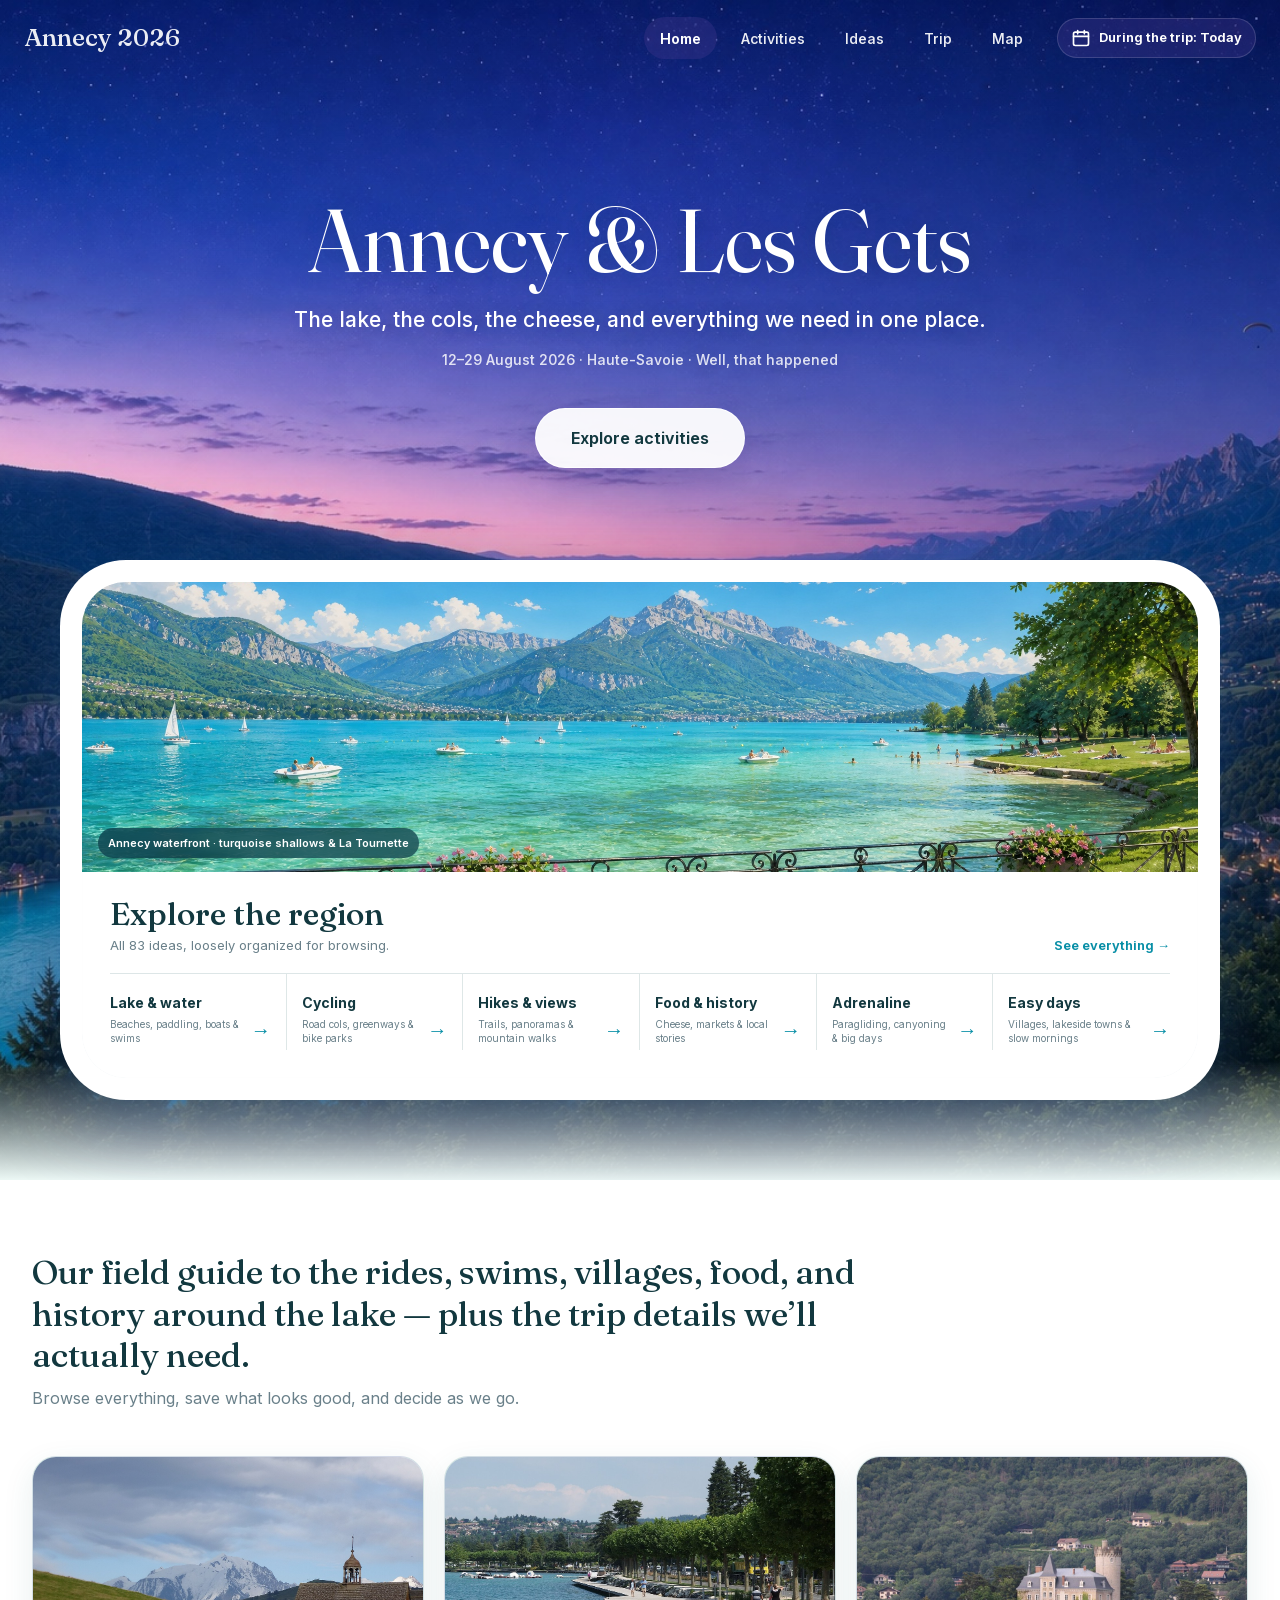
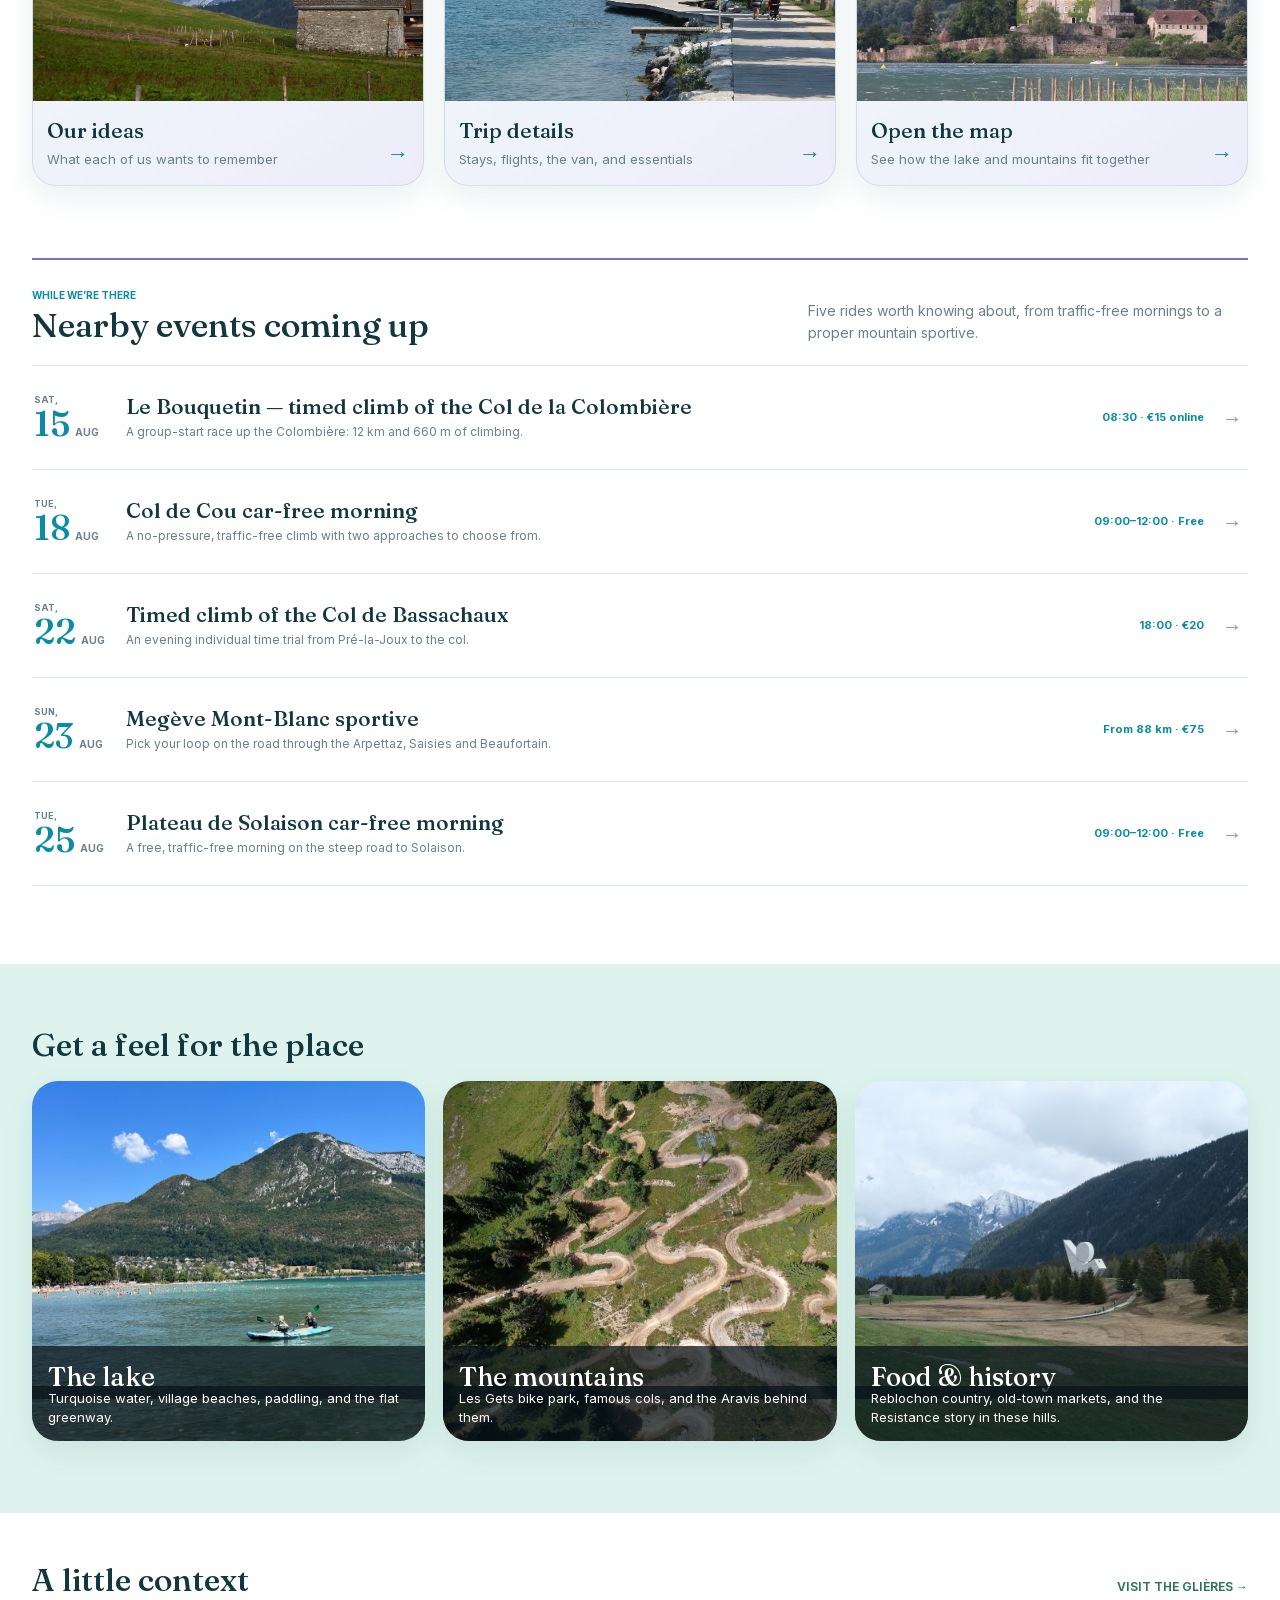
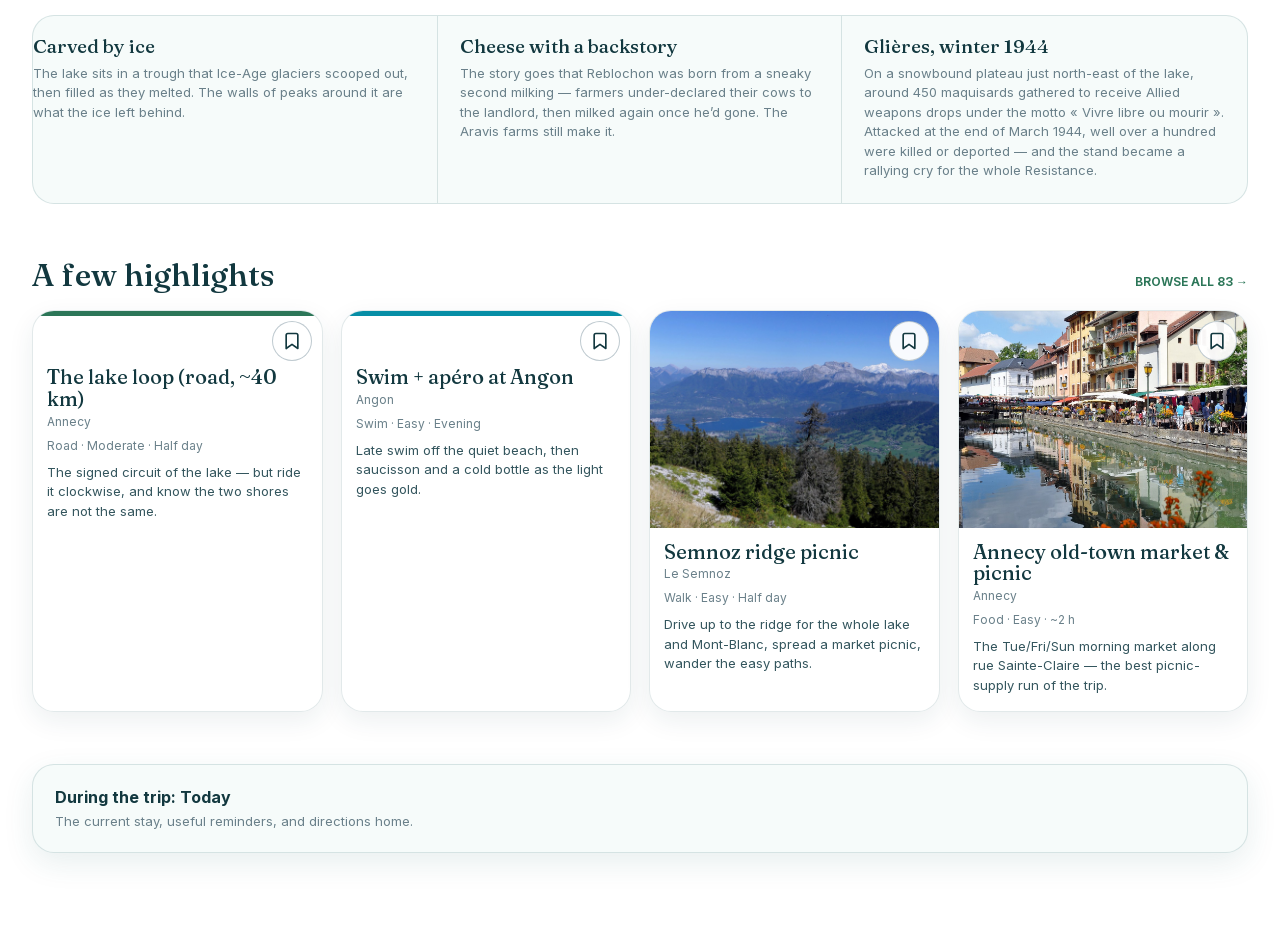
==== commit 046f9f96: "Add cycling events and full Alpine col map" ====
--- a/index.html
+++ b/index.html
@@ -27,7 +27,7 @@
   <link rel="preload" href="assets/fonts/inter-latin.woff2" as="font" type="font/woff2" crossorigin />
   <link rel="preload" href="assets/fonts/fraunces-latin.woff2" as="font" type="font/woff2" crossorigin />
 
-  <link rel="stylesheet" href="styles.css?v=34" />
+  <link rel="stylesheet" href="styles.css?v=39" />
   <!-- Leaflet is loaded lazily only when the Map screen opens, so a slow or
        failed CDN can never block the rest of the app from booting. -->
 </head>
@@ -68,8 +68,9 @@
   </div>
   <div id="live" class="sr-only" aria-live="polite"></div>
 
-  <script src="data.js?v=34"></script>
-  <script src="activity-media.js?v=34"></script>
-  <script src="app.js?v=34"></script>
+  <script src="cent-cols-data.js?v=39"></script>
+  <script src="data.js?v=39"></script>
+  <script src="activity-media.js?v=39"></script>
+  <script src="app.js?v=39"></script>
 </body>
 </html>
--- a/styles.css
+++ b/styles.css
@@ -1067,6 +1067,127 @@
   position: relative;
 }
 
+.hm-events {
+  max-width: var(--content);
+  margin: 0 auto;
+  padding: 0 32px 78px;
+}
+
+.hm-events-head {
+  display: grid;
+  grid-template-columns: minmax(0, 1fr) minmax(280px, 440px);
+  align-items: end;
+  gap: 36px;
+  padding: 28px 0 22px;
+  border-top: 2px solid var(--twilight);
+}
+
+.hm-events-head h3 {
+  margin-top: 4px;
+  font-size: 34px;
+}
+
+.hm-events-head > p {
+  color: var(--muted);
+  font-size: 14px;
+  line-height: 1.55;
+}
+
+.hm-events-kicker {
+  color: var(--lake);
+  font-size: 10px;
+  font-weight: 750;
+  text-transform: uppercase;
+}
+
+.hm-event-list {
+  border-top: 1px solid var(--border);
+}
+
+.hm-event-row {
+  display: grid;
+  grid-template-columns: 74px minmax(0, 1fr) minmax(120px, auto) 24px;
+  align-items: center;
+  gap: 18px;
+  min-height: 104px;
+  padding: 12px 2px;
+  border-bottom: 1px solid var(--border);
+  color: var(--ink);
+  text-decoration: none;
+  transition: color 160ms ease, background 160ms ease;
+}
+
+.hm-event-row:hover {
+  background: rgba(111, 115, 202, 0.055);
+  color: var(--twilight);
+}
+
+.hm-event-date {
+  display: grid;
+  grid-template-columns: auto auto;
+  align-items: baseline;
+  justify-content: start;
+  column-gap: 5px;
+  color: var(--lake);
+  line-height: 1;
+}
+
+.hm-event-date span {
+  grid-column: 1 / -1;
+  margin-bottom: 2px;
+  color: var(--muted);
+  font-size: 9px;
+  font-weight: 750;
+  text-transform: uppercase;
+}
+
+.hm-event-date strong {
+  font-family: var(--display);
+  font-size: 35px;
+  font-weight: 500;
+}
+
+.hm-event-date small {
+  color: var(--muted);
+  font-size: 10px;
+  font-weight: 700;
+  text-transform: uppercase;
+}
+
+.hm-event-copy,
+.hm-event-copy strong,
+.hm-event-copy span {
+  display: block;
+  min-width: 0;
+}
+
+.hm-event-copy strong {
+  font-family: var(--display);
+  font-size: 21px;
+  font-weight: 520;
+  line-height: 1.12;
+}
+
+.hm-event-copy span {
+  margin-top: 5px;
+  color: var(--muted);
+  font-size: 12px;
+  line-height: 1.45;
+}
+
+.hm-event-meta {
+  color: var(--lake);
+  font-size: 11px;
+  font-weight: 700;
+  text-align: right;
+  white-space: nowrap;
+}
+
+.hm-event-go {
+  color: var(--flower);
+  font-size: 20px;
+}
+
 .hm-place {
   padding: 64px max(32px, calc((100vw - var(--content)) / 2)) 72px;
   background: var(--surface-strong);
@@ -2518,7 +2639,7 @@
 .alpine-map-loading {
   position: absolute;
   z-index: 7;
-  top: 22px;
+  top: 70px;
   left: 22px;
   display: inline-flex;
   align-items: center;
@@ -2532,6 +2653,36 @@
   font-size: 11px;
   font-weight: 650;
   backdrop-filter: blur(10px);
+}
+
+.alpine-mode-tabs {
+  position: absolute;
+  z-index: 8;
+  top: 18px;
+  left: 18px;
+  display: inline-flex;
+  padding: 3px;
+  border: 1px solid rgba(255, 255, 255, 0.5);
+  border-radius: 10px;
+  background: rgba(18, 56, 63, 0.84);
+  box-shadow: 0 8px 24px rgba(17, 42, 48, 0.2);
+  backdrop-filter: blur(10px);
+}
+
+.alpine-mode-tabs a {
+  min-height: 34px;
+  padding: 8px 11px;
+  border-radius: 7px;
+  color: rgba(255, 255, 255, 0.72);
+  font-size: 10px;
+  font-weight: 700;
+  text-decoration: none;
+  white-space: nowrap;
+}
+
+.alpine-mode-tabs a[aria-current="page"] {
+  background: #fff;
+  color: #12383f;
 }
 
 .alpine-map-loading > span {
@@ -2989,6 +3140,15 @@
   margin-top: 26px;
 }
 
+.alpine-data-source {
+  margin-top: 20px;
+  padding-top: 16px;
+  border-top: 1px solid rgba(255, 255, 255, 0.16);
+  color: rgba(255, 255, 255, 0.58);
+  font-size: 10px;
+  line-height: 1.5;
+}
+
 .alpine-detail .tour-col-facts {
   grid-template-columns: 1fr;
 }
@@ -3049,6 +3209,65 @@
 
 .alpine-col-buttons {
   border-top: 1px solid rgba(255, 255, 255, 0.15);
+}
+
+.alpine-col-search {
+  display: grid;
+  position: relative;
+  align-items: center;
+  margin: 12px 0 7px;
+}
+
+.alpine-col-search svg {
+  position: absolute;
+  left: 11px;
+  width: 17px;
+  height: 17px;
+  fill: none;
+  stroke: rgba(255, 255, 255, 0.62);
+  stroke-width: 1.8;
+  stroke-linecap: round;
+}
+
+.alpine-col-search input {
+  width: 100%;
+  min-height: 42px;
+  padding: 9px 11px 9px 37px;
+  border: 1px solid rgba(255, 255, 255, 0.24);
+  border-radius: 8px;
+  outline: 0;
+  background: rgba(255, 255, 255, 0.09);
+  color: #fff;
+  font: inherit;
+  font-size: 12px;
+}
+
+.alpine-col-search input::placeholder {
+  color: rgba(255, 255, 255, 0.52);
+}
+
+.alpine-col-search input:focus-visible {
+  border-color: #9be1dc;
+  box-shadow: 0 0 0 3px rgba(155, 225, 220, 0.2);
+}
+
+.alpine-result-count,
+.alpine-index-source {
+  color: rgba(255, 255, 255, 0.58);
+  font-size: 9px;
+  line-height: 1.45;
+}
+
+.alpine-result-count {
+  margin-bottom: 9px;
+}
+
+.alpine-index-source {
+  margin-top: 12px;
+}
+
+.alpine-index-source a {
+  color: #9be1dc;
 }
 
 .alpine-col-button {
@@ -3084,6 +3303,10 @@
 
 .alpine-col-button[aria-pressed="true"] strong {
   color: #f28ab0;
+}
+
+.alpine-tracked-row[hidden] {
+  display: none;
 }
 
 .beyond-view {
@@ -3575,6 +3798,15 @@
     grid-column: 1 / -1;
   }
 
+  .hm-events {
+    padding: 0 20px 54px;
+  }
+
+  .hm-events-head {
+    grid-template-columns: 1fr;
+    gap: 8px;
+  }
+
   .hm-place {
     padding: 38px 20px 42px;
   }
@@ -3808,6 +4040,45 @@
     grid-column: auto;
   }
 
+  .hm-events-head h3 {
+    font-size: 28px;
+  }
+
+  .hm-event-row {
+    grid-template-columns: 58px minmax(0, 1fr) 20px;
+    gap: 12px;
+    min-height: 118px;
+    padding: 13px 0;
+  }
+
+  .hm-event-date {
+    align-self: start;
+    padding-top: 2px;
+  }
+
+  .hm-event-date strong {
+    font-size: 30px;
+  }
+
+  .hm-event-copy strong {
+    font-size: 19px;
+  }
+
+  .hm-event-copy span {
+    font-size: 11px;
+  }
+
+  .hm-event-meta {
+    grid-column: 2;
+    font-size: 10px;
+    text-align: left;
+  }
+
+  .hm-event-go {
+    grid-column: 3;
+    grid-row: 1 / span 2;
+  }
+
   .hm-ix {
     grid-template-columns: 116px 1fr;
     grid-template-rows: auto;
@@ -3874,6 +4145,22 @@
 
   .alpine-pin-label {
     display: none;
+  }
+
+  .alpine-mode-tabs {
+    top: 10px;
+    left: 10px;
+  }
+
+  .alpine-mode-tabs a {
+    min-height: 32px;
+    padding: 7px 9px;
+    font-size: 9px;
+  }
+
+  .alpine-map-loading {
+    top: 58px;
+    left: 10px;
   }
 
   .alpine-pin[aria-pressed="true"] .alpine-pin-label {
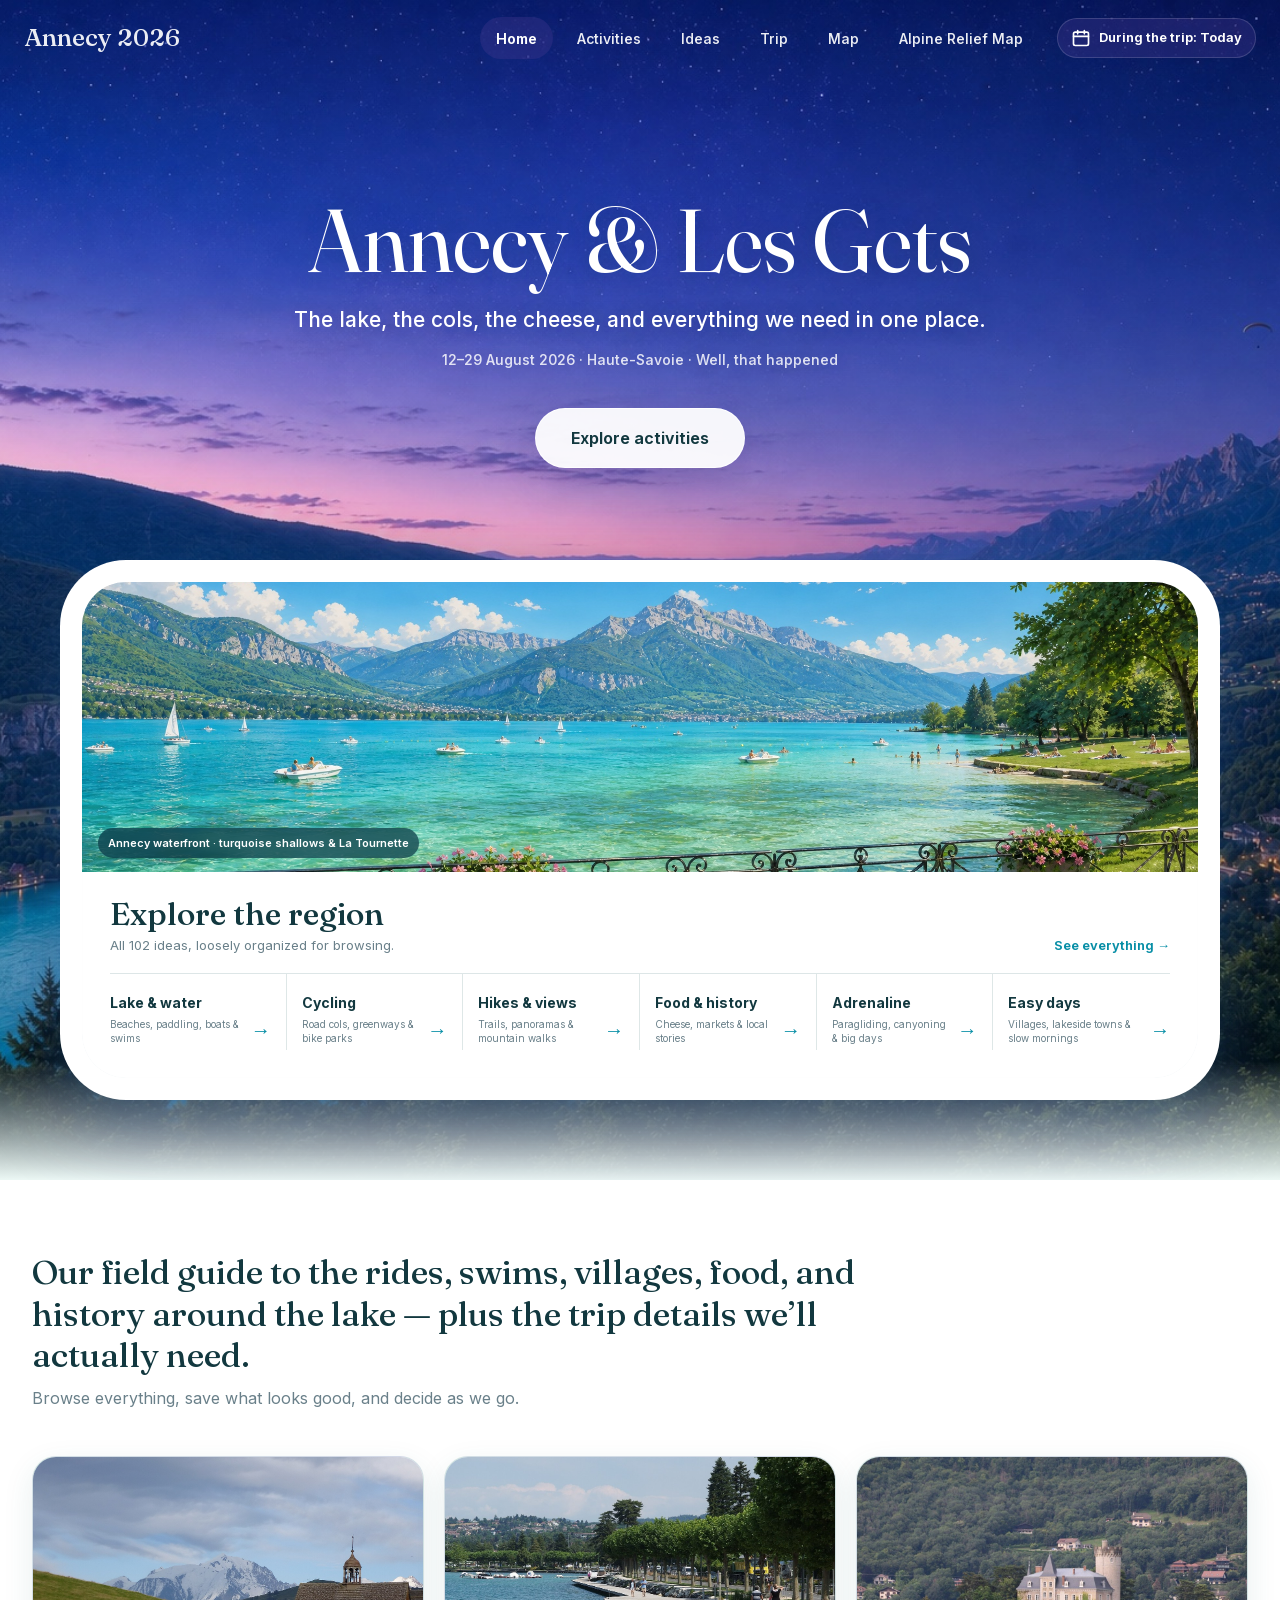
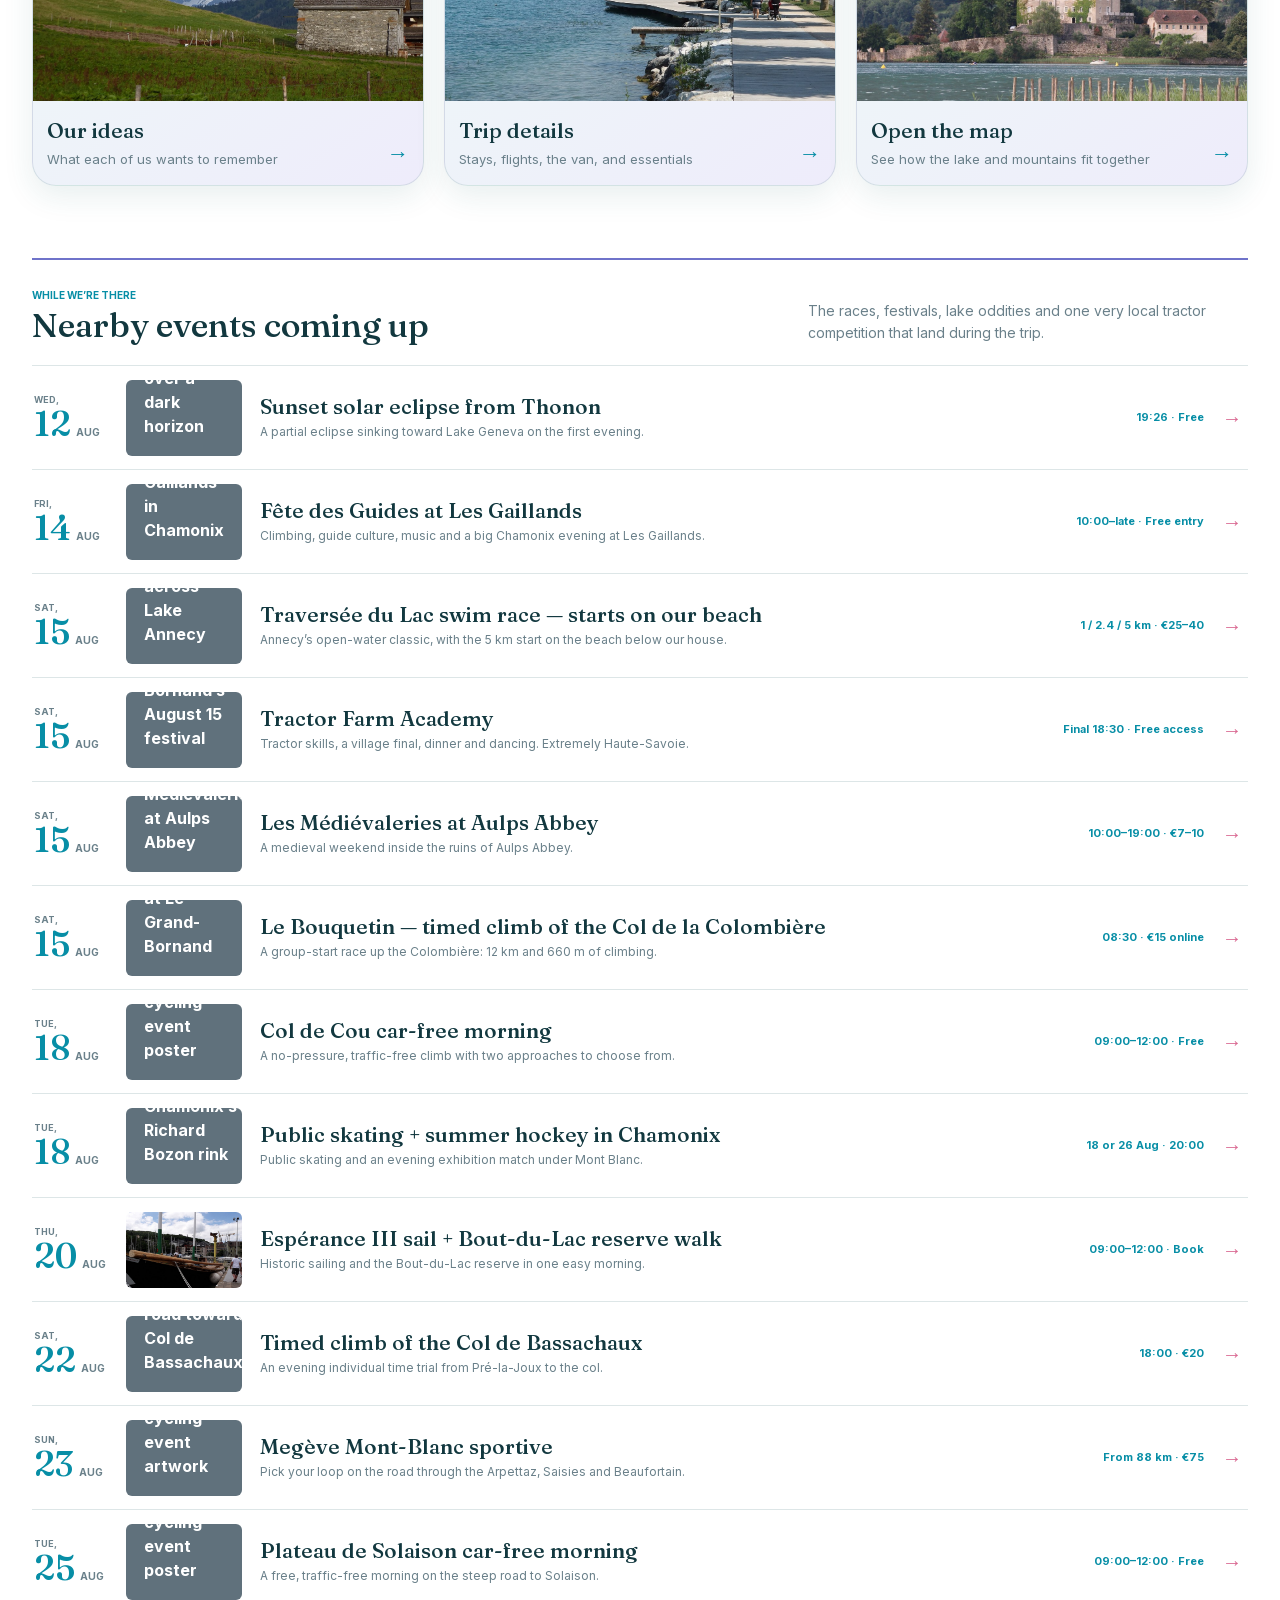
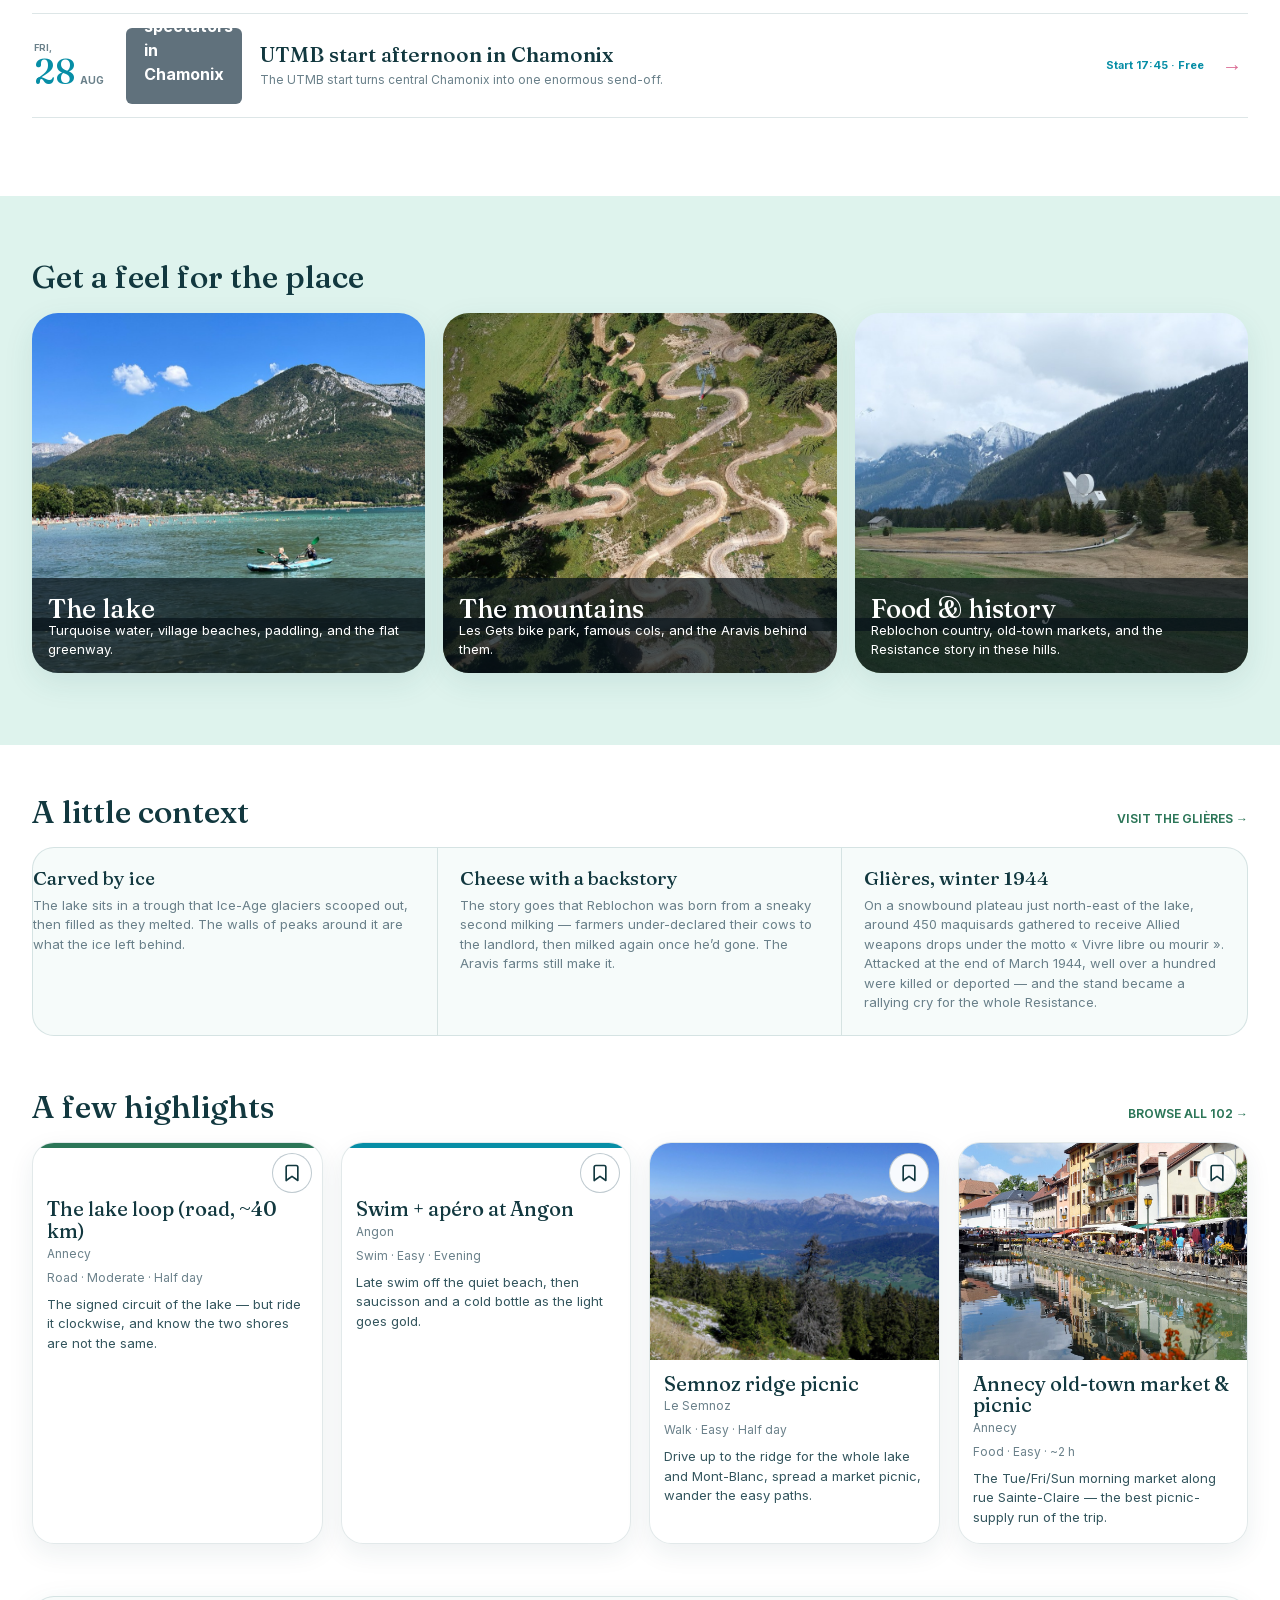
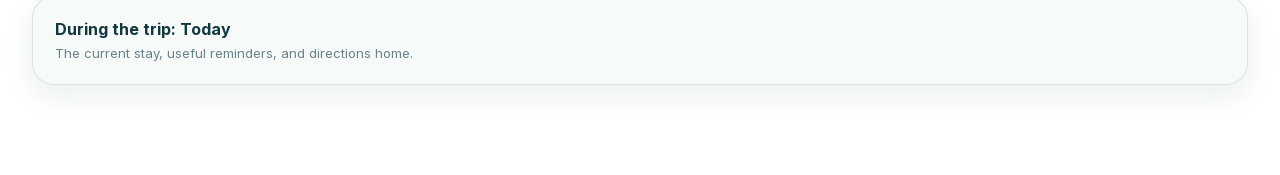
==== commit c6e68267: "Add Tour cols and August activity guide" ====
--- a/index.html
+++ b/index.html
@@ -27,7 +27,7 @@
   <link rel="preload" href="assets/fonts/inter-latin.woff2" as="font" type="font/woff2" crossorigin />
   <link rel="preload" href="assets/fonts/fraunces-latin.woff2" as="font" type="font/woff2" crossorigin />
 
-  <link rel="stylesheet" href="styles.css?v=39" />
+  <link rel="stylesheet" href="styles.css?v=42" />
   <!-- Leaflet is loaded lazily only when the Map screen opens, so a slow or
        failed CDN can never block the rest of the app from booting. -->
 </head>
@@ -47,6 +47,7 @@
         <a href="#/ideas" data-nav="ideas"><svg class="ico" aria-hidden="true" viewBox="0 0 24 24"><path d="M19 21l-7-5-7 5V5a2 2 0 0 1 2-2h10a2 2 0 0 1 2 2z"/></svg><span>Ideas</span></a>
         <a href="#/trip" data-nav="trip"><svg class="ico" aria-hidden="true" viewBox="0 0 24 24"><rect x="3" y="7" width="18" height="13" rx="1.5"/><path d="M8 7V5a2 2 0 0 1 2-2h4a2 2 0 0 1 2 2v2"/></svg><span>Trip</span></a>
         <a href="#/map" data-nav="map"><svg class="ico" aria-hidden="true" viewBox="0 0 24 24"><path d="m9 4 6 2 6-2v14l-6 2-6-2-6 2V6z"/><path d="M9 4v14M15 6v14"/></svg><span>Map</span></a>
+        <a href="#/map?view=alpine&amp;cols=all" data-nav="alpine" aria-label="Alpine Relief Map"><svg class="ico" aria-hidden="true" viewBox="0 0 24 24"><path d="m3 19 6.5-11 3.5 6 2.5-4L21 19z"/><path d="m7.7 11 1.8 2.2 1.5-1.6"/></svg><span class="nav-label-full">Alpine Relief Map</span><span class="nav-label-short">Alpine</span></a>
       </nav>
       <a class="ab-today" href="#/today">
         <svg aria-hidden="true" viewBox="0 0 24 24"><rect x="3" y="5" width="18" height="16" rx="2"/><path d="M16 3v4M8 3v4M3 10h18"/></svg>
@@ -68,9 +69,9 @@
   </div>
   <div id="live" class="sr-only" aria-live="polite"></div>
 
-  <script src="cent-cols-data.js?v=39"></script>
-  <script src="data.js?v=39"></script>
-  <script src="activity-media.js?v=39"></script>
-  <script src="app.js?v=39"></script>
+  <script src="cent-cols-data.js?v=42"></script>
+  <script src="data.js?v=42"></script>
+  <script src="activity-media.js?v=42"></script>
+  <script src="app.js?v=42"></script>
 </body>
 </html>
--- a/styles.css
+++ b/styles.css
@@ -317,6 +317,10 @@
   stroke-linejoin: round;
 }
 
+.nav-label-short {
+  display: none;
+}
+
 .ab-today {
   display: inline-flex;
   align-items: center;
@@ -1106,7 +1110,7 @@
 
 .hm-event-row {
   display: grid;
-  grid-template-columns: 74px minmax(0, 1fr) minmax(120px, auto) 24px;
+  grid-template-columns: 74px 116px minmax(0, 1fr) minmax(120px, auto) 24px;
   align-items: center;
   gap: 18px;
   min-height: 104px;
@@ -1117,6 +1121,22 @@
   transition: color 160ms ease, background 160ms ease;
 }
 
+.hm-event-media {
+  display: block;
+  width: 116px;
+  height: 76px;
+  overflow: hidden;
+  border-radius: 6px;
+  background: var(--surface-strong);
+}
+
+.hm-event-media img,
+.hm-event-media .cover-ph {
+  width: 100%;
+  height: 100%;
+  object-fit: cover;
+}
+
 .hm-event-row:hover {
   background: rgba(111, 115, 202, 0.055);
   color: var(--twilight);
@@ -1186,6 +1206,23 @@
 .hm-event-go {
   color: var(--flower);
   font-size: 20px;
+}
+
+.event-hero {
+  width: 100%;
+  max-height: 430px;
+  margin: 0 0 28px;
+  overflow: hidden;
+  border-radius: 8px;
+  background: var(--surface-strong);
+}
+
+.event-hero img {
+  display: block;
+  width: 100%;
+  max-height: 430px;
+  aspect-ratio: 16 / 7;
+  object-fit: cover;
 }
 
 .hm-place {
@@ -2685,6 +2722,45 @@
   color: #12383f;
 }
 
+.alpine-map-legend {
+  position: absolute;
+  z-index: 8;
+  bottom: 34px;
+  left: 18px;
+  display: flex;
+  gap: 12px;
+  padding: 7px 9px;
+  border: 1px solid rgba(255, 255, 255, 0.46);
+  border-radius: 8px;
+  background: rgba(18, 56, 63, 0.84);
+  box-shadow: 0 8px 24px rgba(17, 42, 48, 0.2);
+  color: #fff;
+  font-size: 9px;
+  font-weight: 650;
+  backdrop-filter: blur(10px);
+}
+
+.alpine-map-legend span {
+  display: inline-flex;
+  align-items: center;
+  gap: 5px;
+  white-space: nowrap;
+}
+
+.alpine-map-legend i {
+  display: block;
+  width: 10px;
+  height: 10px;
+  border: 1px solid #fff;
+  border-radius: 50%;
+  background: #1f91a0;
+}
+
+.alpine-map-legend i.is-tour {
+  border-color: #5b4500;
+  background: #f4c84a;
+}
+
 .alpine-map-loading > span {
   width: 9px;
   height: 9px;
@@ -2893,6 +2969,20 @@
   --marker-color: var(--twilight);
 }
 
+.relief-marker-shell.is-tour {
+  --marker-color: #f4c84a;
+}
+
+.relief-marker-shell.is-tour .relief-marker-card {
+  border-color: rgba(255, 255, 255, 0.86);
+  background: rgba(244, 200, 74, 0.94);
+  color: #26343a;
+}
+
+.relief-marker-shell.is-tour .relief-marker-copy small {
+  color: rgba(38, 52, 58, 0.72);
+}
+
 .relief-marker {
   position: absolute;
   display: block;
@@ -3104,6 +3194,27 @@
   color: rgba(255, 255, 255, 0.88);
   font-size: 14px;
   line-height: 1.55;
+}
+
+.tour-map-badge {
+  display: inline-flex;
+  align-items: center;
+  gap: 7px;
+  margin: -5px 0 15px;
+  padding: 6px 9px;
+  border: 1px solid rgba(244, 200, 74, 0.62);
+  border-radius: 999px;
+  background: rgba(244, 200, 74, 0.13);
+  color: #ffe182;
+  font-size: 10px;
+  font-weight: 700;
+}
+
+.tour-map-badge span {
+  width: 8px;
+  height: 8px;
+  border-radius: 50%;
+  background: #f4c84a;
 }
 
 .alpine-primary-actions {
@@ -3313,6 +3424,17 @@
   flex: 0 0 auto;
   color: #9be1dc !important;
   font-weight: 650;
+}
+
+.tour-list-badge {
+  flex: 0 0 auto;
+  margin: 0 !important;
+  padding: 4px 6px;
+  border: 1px solid rgba(244, 200, 74, 0.52);
+  border-radius: 999px;
+  background: rgba(244, 200, 74, 0.12);
+  color: #ffe182 !important;
+  font-weight: 700;
 }
 
 .ml-item {
@@ -3509,6 +3631,10 @@
   height: 16px;
 }
 
+body.route-map.has-sw-update .map-intro {
+  padding-right: 260px;
+}
+
 /* Responsive */
 
 @media (max-width: 1120px) {
@@ -3603,7 +3729,7 @@
     z-index: 100;
     display: grid;
     height: calc(var(--mobile-nav-h) + var(--safe-b));
-    grid-template-columns: repeat(5, 1fr);
+    grid-template-columns: repeat(6, 1fr);
     gap: 0;
     margin: 0;
     padding-bottom: var(--safe-b);
@@ -3619,7 +3745,15 @@
     height: var(--mobile-nav-h);
     padding: 0;
     border-radius: 0;
-    font-size: 10px;
+    font-size: 9.5px;
+  }
+
+  .nav-label-full {
+    display: none;
+  }
+
+  .nav-label-short {
+    display: inline;
   }
 
   .bottomnav a::after {
@@ -4045,10 +4179,15 @@
   }
 
   .hm-event-row {
-    grid-template-columns: 58px minmax(0, 1fr) 20px;
-    gap: 12px;
+    grid-template-columns: 54px 72px minmax(0, 1fr);
+    gap: 10px;
     min-height: 118px;
     padding: 13px 0;
+  }
+
+  .hm-event-media {
+    width: 72px;
+    height: 72px;
   }
 
   .hm-event-date {
@@ -4069,14 +4208,13 @@
   }
 
   .hm-event-meta {
-    grid-column: 2;
+    grid-column: 3;
     font-size: 10px;
     text-align: left;
   }
 
   .hm-event-go {
-    grid-column: 3;
-    grid-row: 1 / span 2;
+    display: none;
   }
 
   .hm-ix {
@@ -4252,6 +4390,10 @@
 
   .sw-toast > span {
     margin-right: auto;
+  }
+
+  body.route-map.has-sw-update .screen.is-map .map-intro {
+    padding: 62px 12px 10px;
   }
 }
 
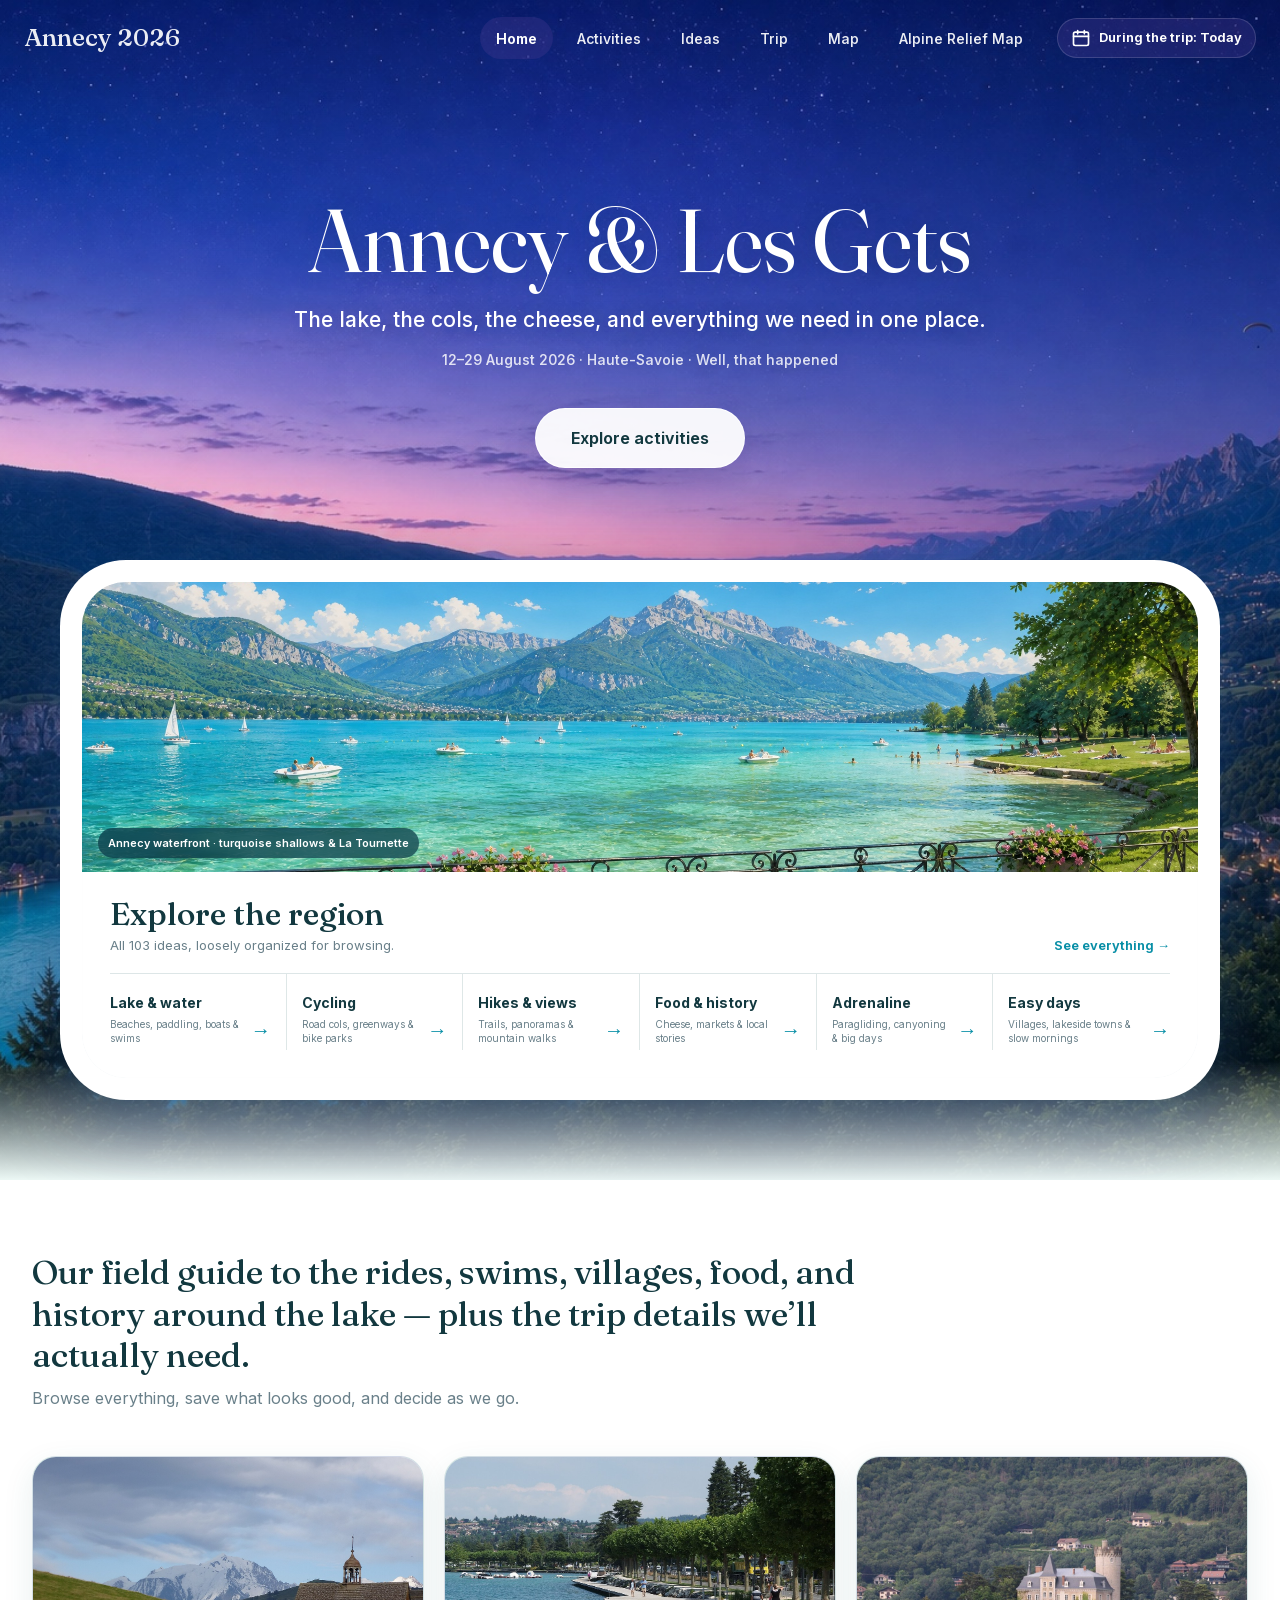
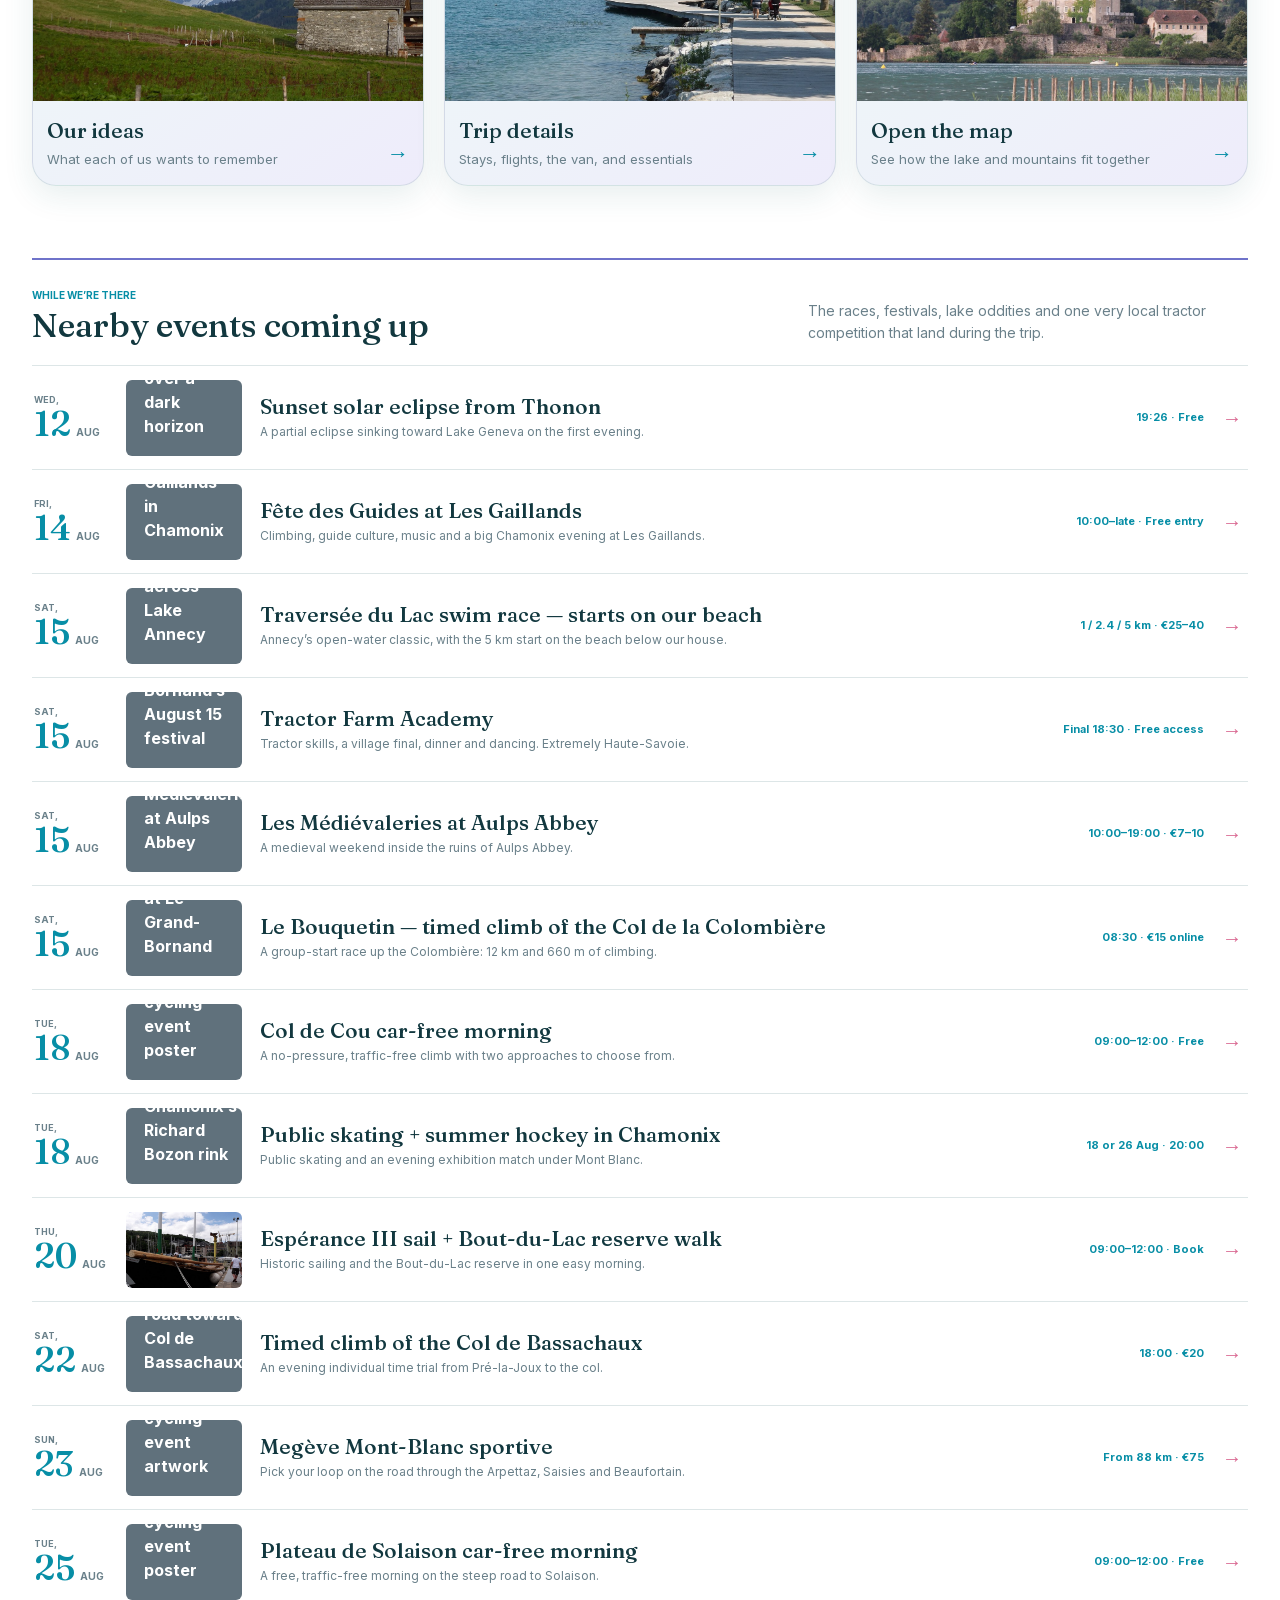
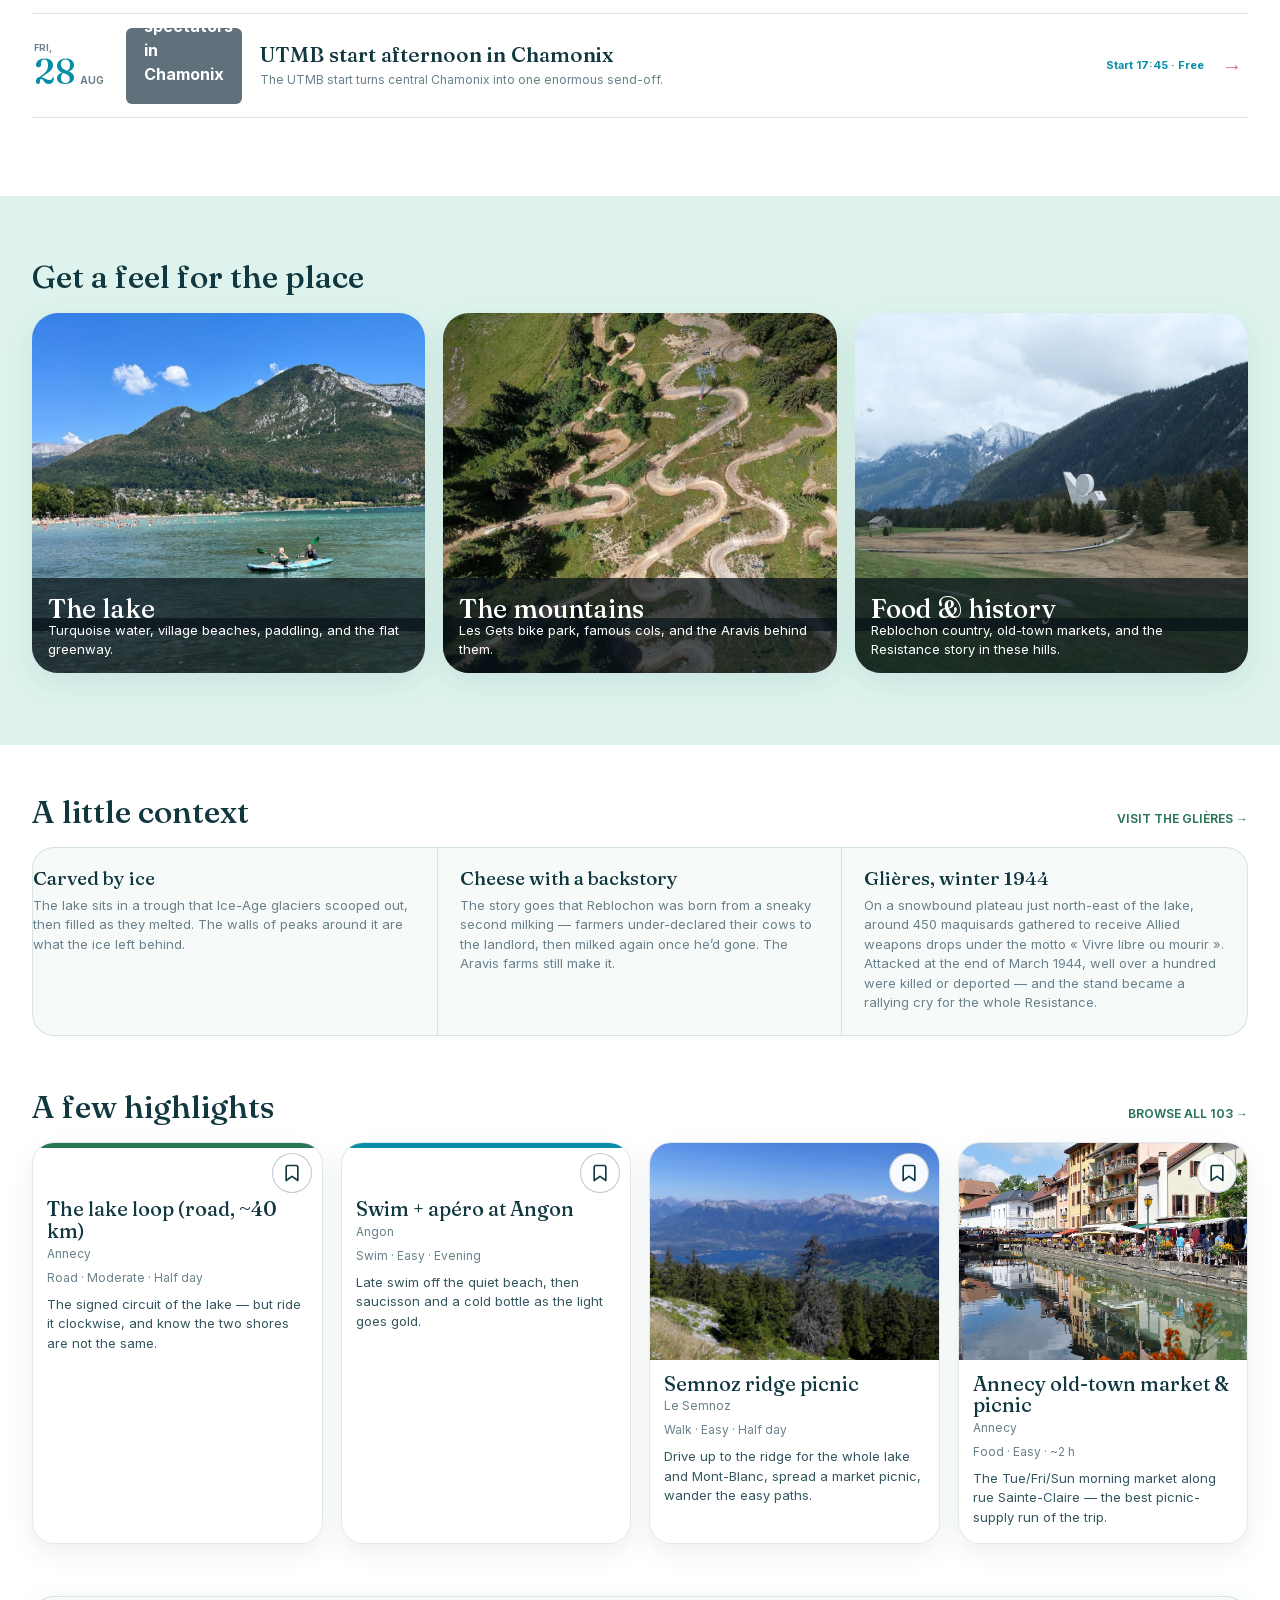
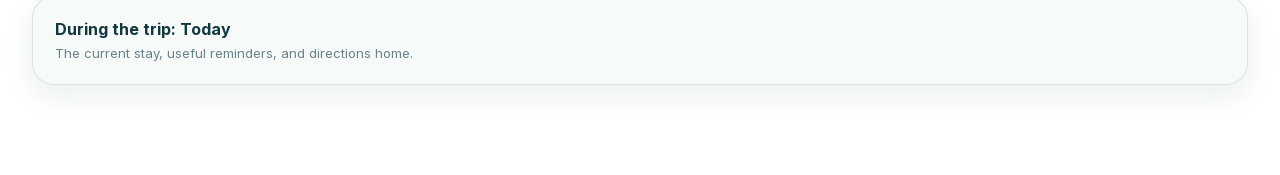
==== commit 7d726105: "Build out Today events and activity picks" ====
--- a/index.html
+++ b/index.html
@@ -27,7 +27,7 @@
   <link rel="preload" href="assets/fonts/inter-latin.woff2" as="font" type="font/woff2" crossorigin />
   <link rel="preload" href="assets/fonts/fraunces-latin.woff2" as="font" type="font/woff2" crossorigin />
 
-  <link rel="stylesheet" href="styles.css?v=42" />
+  <link rel="stylesheet" href="styles.css?v=43" />
   <!-- Leaflet is loaded lazily only when the Map screen opens, so a slow or
        failed CDN can never block the rest of the app from booting. -->
 </head>
@@ -69,9 +69,9 @@
   </div>
   <div id="live" class="sr-only" aria-live="polite"></div>
 
-  <script src="cent-cols-data.js?v=42"></script>
-  <script src="data.js?v=42"></script>
-  <script src="activity-media.js?v=42"></script>
-  <script src="app.js?v=42"></script>
+  <script src="cent-cols-data.js?v=43"></script>
+  <script src="data.js?v=43"></script>
+  <script src="activity-media.js?v=43"></script>
+  <script src="app.js?v=43"></script>
 </body>
 </html>
--- a/styles.css
+++ b/styles.css
@@ -2316,6 +2316,235 @@
   font-size: 22px;
 }
 
+.today-agenda,
+.today-fits {
+  margin: 52px 0;
+}
+
+.today-section-head {
+  max-width: 760px;
+  margin-bottom: 26px;
+}
+
+.today-section-head h2 {
+  margin: 4px 0 8px;
+  font-size: 38px;
+}
+
+.today-section-head > p:last-child {
+  color: var(--muted);
+  font-size: 15px;
+  line-height: 1.6;
+}
+
+.today-event-block {
+  display: grid;
+  grid-template-columns: 150px minmax(0, 1fr);
+  gap: 26px;
+  padding: 24px 0;
+  border-top: 1px solid var(--border-strong);
+}
+
+.today-event-block.next {
+  padding-bottom: 10px;
+}
+
+.today-event-label span,
+.today-event-label strong {
+  display: block;
+}
+
+.today-event-label span {
+  margin-bottom: 5px;
+  color: var(--twilight);
+  font-size: 10px;
+  font-weight: 750;
+  text-transform: uppercase;
+}
+
+.today-event-label strong {
+  font-family: var(--display);
+  font-size: 20px;
+  font-weight: 500;
+}
+
+.today-event-list {
+  min-width: 0;
+}
+
+.today-event-list .event-row:last-child,
+.calendar-day .event-row:last-child {
+  margin-bottom: 0;
+}
+
+.today-empty {
+  padding: 14px 0;
+  color: var(--muted);
+}
+
+.er-series {
+  display: block;
+  margin-bottom: 3px;
+  color: var(--twilight);
+  font-size: 9px;
+  font-weight: 750;
+  text-transform: uppercase;
+}
+
+.today-library {
+  margin-top: 22px;
+  border-top: 1px solid var(--border-strong);
+  border-bottom: 1px solid var(--border-strong);
+}
+
+.today-library > summary {
+  display: grid;
+  grid-template-columns: 1fr auto;
+  gap: 24px;
+  padding: 19px 4px;
+  cursor: pointer;
+  color: var(--ink);
+}
+
+.today-library > summary span {
+  font-family: var(--display);
+  font-size: 21px;
+  font-weight: 500;
+}
+
+.today-library > summary strong {
+  align-self: center;
+  color: var(--twilight);
+  font-size: 11px;
+  font-weight: 700;
+  text-transform: uppercase;
+}
+
+.today-calendar,
+.fit-library .fit-grid {
+  padding: 6px 0 28px;
+}
+
+.calendar-day {
+  display: grid;
+  grid-template-columns: 150px minmax(0, 1fr);
+  gap: 26px;
+  padding: 20px 0;
+  border-top: 1px solid var(--border);
+}
+
+.calendar-day h3 {
+  padding-top: 13px;
+  font-family: var(--display);
+  font-size: 19px;
+  font-weight: 500;
+}
+
+.fit-grid {
+  display: grid;
+  grid-template-columns: repeat(3, minmax(0, 1fr));
+  gap: 18px;
+}
+
+.fit-card {
+  min-width: 0;
+  overflow: hidden;
+  border: 1px solid rgba(69, 69, 145, 0.18);
+  border-radius: 18px;
+  background: rgba(255, 255, 255, 0.94);
+  box-shadow: 0 10px 30px rgba(36, 43, 113, 0.11);
+}
+
+.fit-hit {
+  display: block;
+  color: var(--ink);
+  text-decoration: none;
+}
+
+.fit-media {
+  position: relative;
+  aspect-ratio: 16 / 10;
+  overflow: hidden;
+  background: linear-gradient(145deg, var(--twilight-soft), var(--lake-soft));
+}
+
+.fit-media .fit-image {
+  width: 100%;
+  height: 100%;
+  object-fit: cover;
+}
+
+.fit-rank {
+  position: absolute;
+  top: 10px;
+  left: 10px;
+  min-width: 34px;
+  padding: 6px 8px;
+  border-radius: 999px;
+  background: rgba(255, 255, 255, 0.92);
+  color: var(--twilight);
+  font-size: 10px;
+  font-weight: 800;
+  text-align: center;
+}
+
+.fit-copy {
+  padding: 16px 16px 14px;
+}
+
+.fit-place {
+  display: block;
+  margin-bottom: 5px;
+  color: var(--lake);
+  font-size: 9px;
+  font-weight: 750;
+  text-transform: uppercase;
+}
+
+.fit-copy h3 {
+  font-family: var(--display);
+  font-size: 21px;
+  font-weight: 500;
+  line-height: 1.18;
+}
+
+.fit-copy p {
+  margin-top: 8px;
+  color: var(--muted);
+  font-size: 12px;
+  line-height: 1.5;
+}
+
+.fit-copy small {
+  display: block;
+  margin-top: 11px;
+  color: var(--twilight);
+  font-size: 10px;
+  font-weight: 650;
+}
+
+.fit-actions {
+  display: flex;
+  min-height: 54px;
+  align-items: center;
+  justify-content: space-between;
+  gap: 12px;
+  padding: 8px 12px;
+  border-top: 1px solid var(--border);
+}
+
+.fit-actions > a {
+  color: var(--twilight);
+  font-size: 11px;
+  font-weight: 700;
+  text-align: right;
+  text-decoration: none;
+}
+
+.fit-library {
+  margin-top: 26px;
+}
+
 /* Activity, area, and event details */
 
 .detail-hero {
@@ -5019,6 +5248,77 @@
   }
 }
 
+@media (max-width: 820px) {
+  .fit-grid {
+    grid-template-columns: repeat(2, minmax(0, 1fr));
+  }
+
+  .today-event-block,
+  .calendar-day {
+    grid-template-columns: 120px minmax(0, 1fr);
+    gap: 18px;
+  }
+}
+
+@media (max-width: 560px) {
+  .today-agenda,
+  .today-fits {
+    margin: 40px 0;
+  }
+
+  .today-section-head {
+    margin-bottom: 20px;
+  }
+
+  .today-section-head h2 {
+    font-size: 30px;
+  }
+
+  .today-event-block,
+  .calendar-day {
+    grid-template-columns: minmax(0, 1fr);
+    gap: 10px;
+    padding: 18px 0;
+  }
+
+  .calendar-day h3 {
+    padding-top: 0;
+  }
+
+  .today-library > summary {
+    grid-template-columns: minmax(0, 1fr);
+    gap: 4px;
+    padding: 17px 2px;
+  }
+
+  .today-library > summary strong {
+    line-height: 1.45;
+  }
+
+  .fit-grid {
+    grid-template-columns: minmax(0, 1fr);
+  }
+
+  .event-row {
+    align-items: flex-start;
+    gap: 10px;
+    padding: 12px;
+  }
+
+  .er-date {
+    flex-basis: 62px;
+    padding-top: 2px;
+  }
+
+  .er-body p {
+    line-height: 1.45;
+  }
+
+  .er-go {
+    padding-top: 4px;
+  }
+}
+
 @media (hover: none) and (pointer: coarse) {
   .pin-card:hover,
   .plan-card:hover,
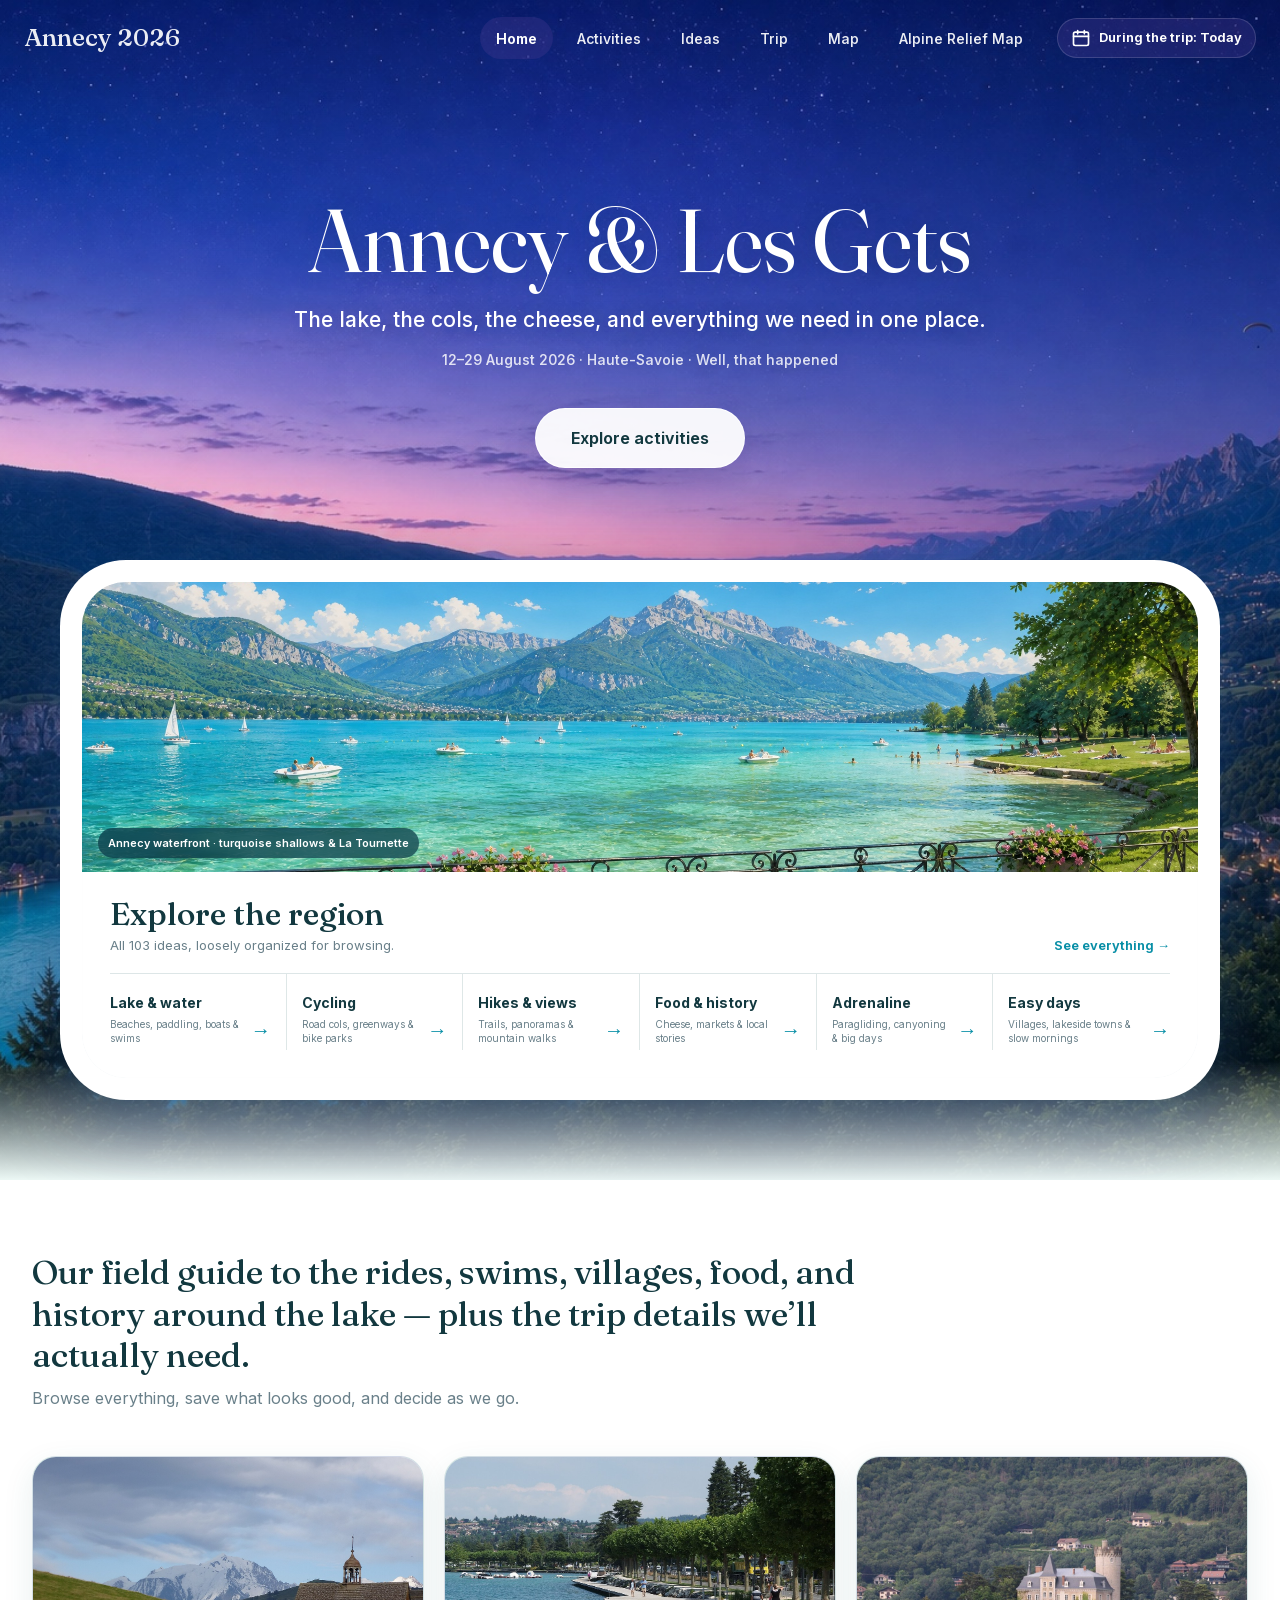
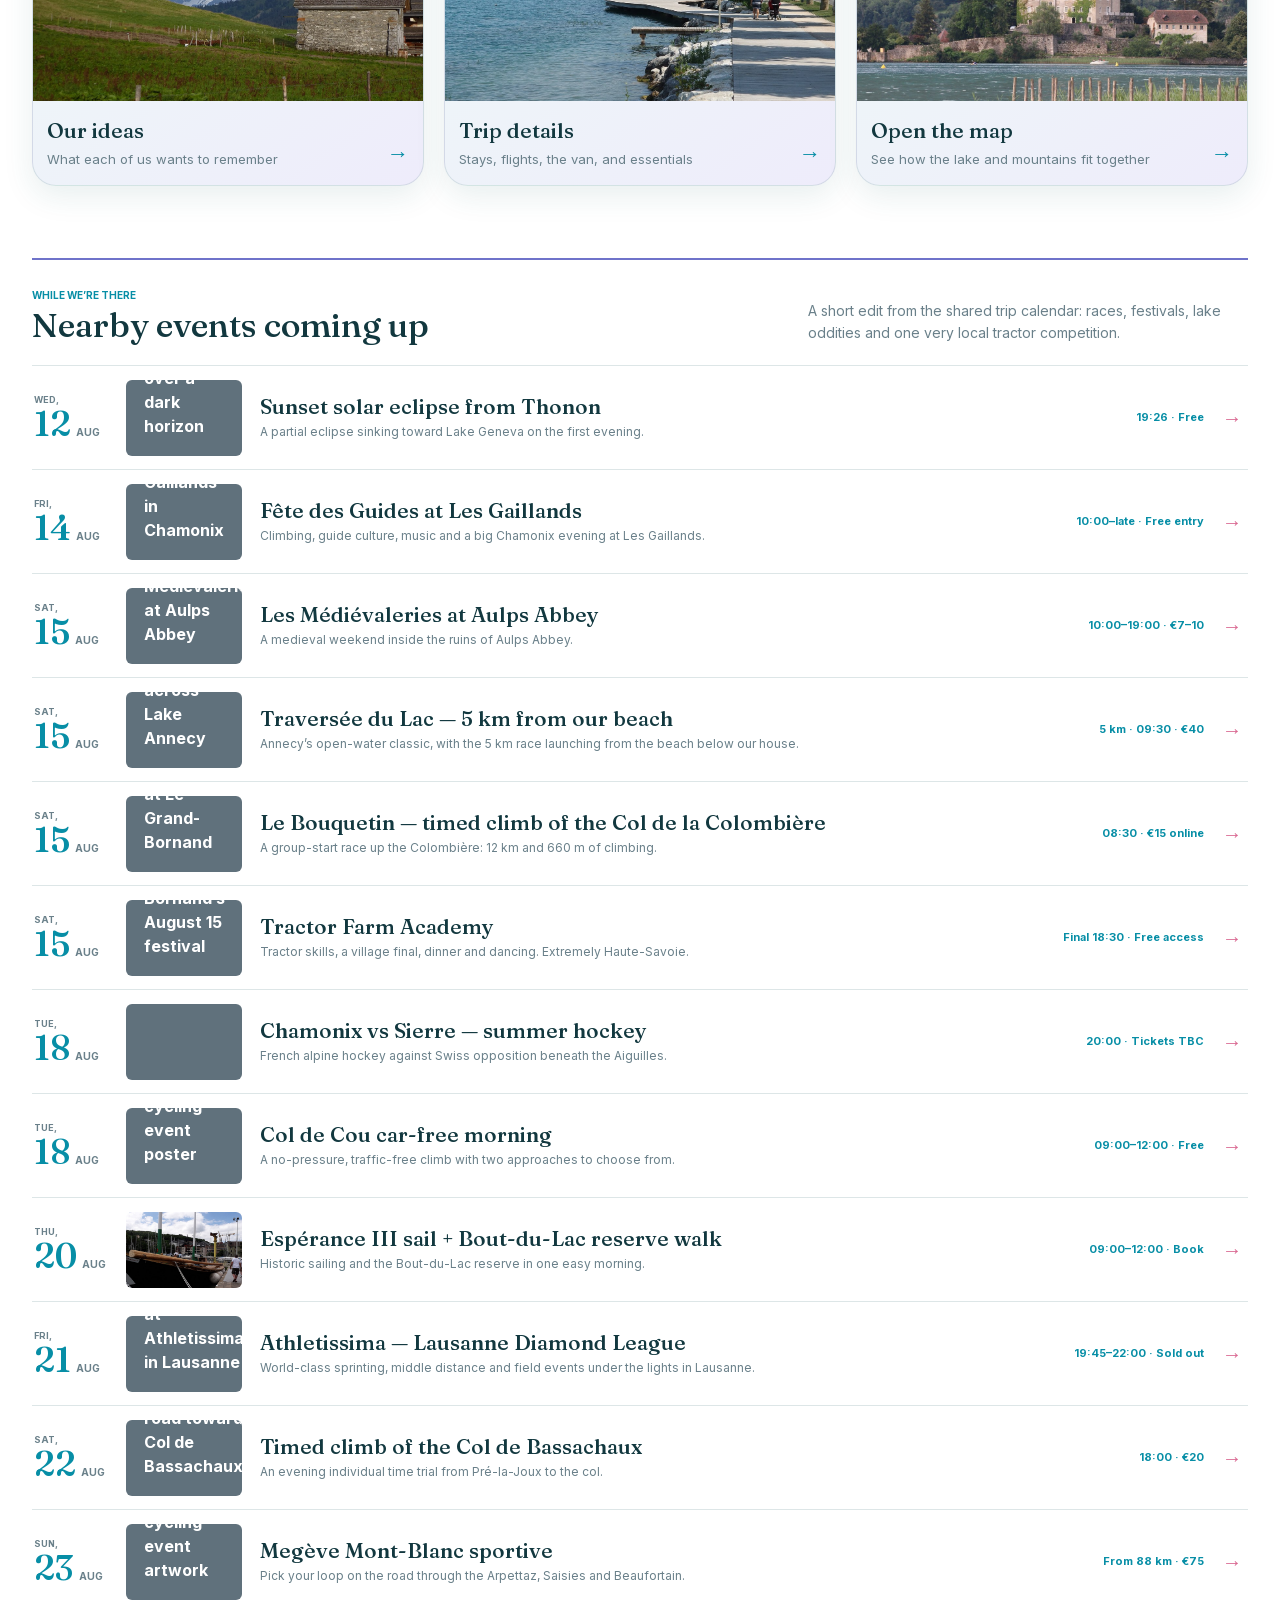
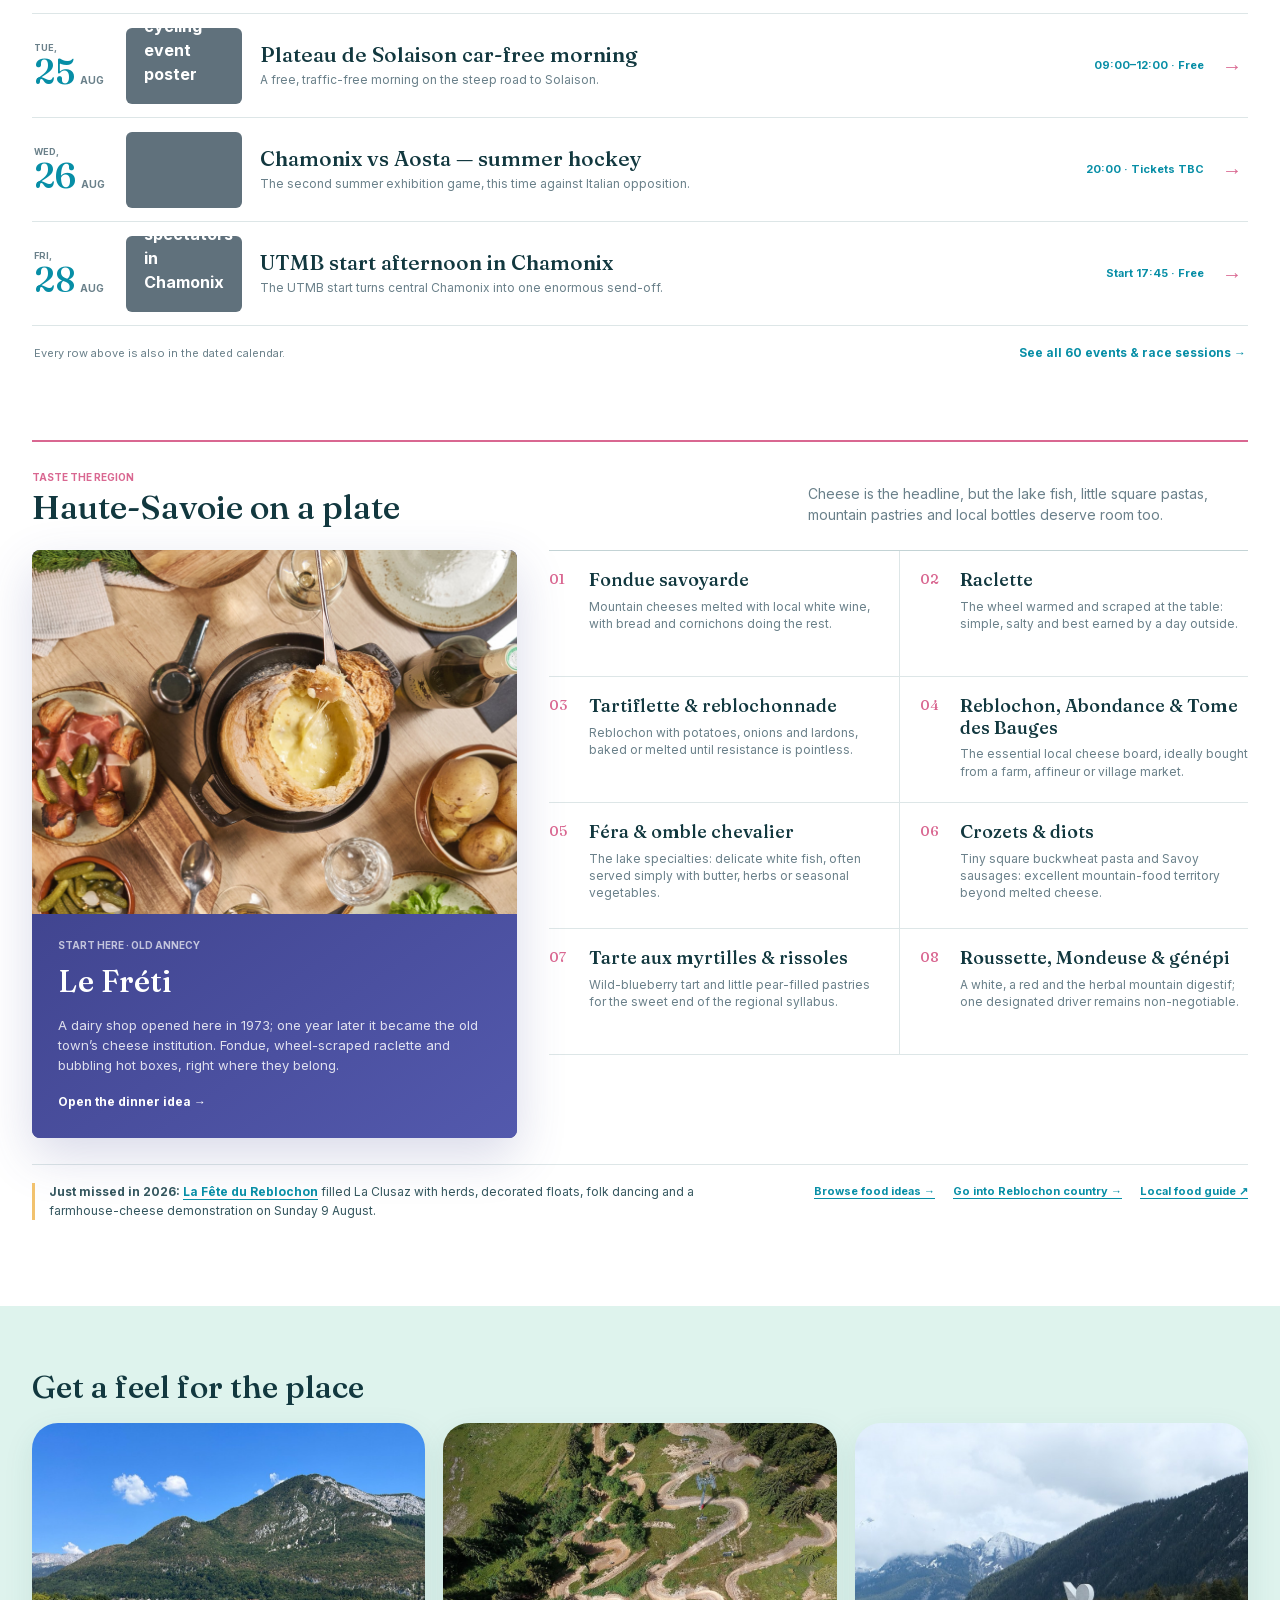
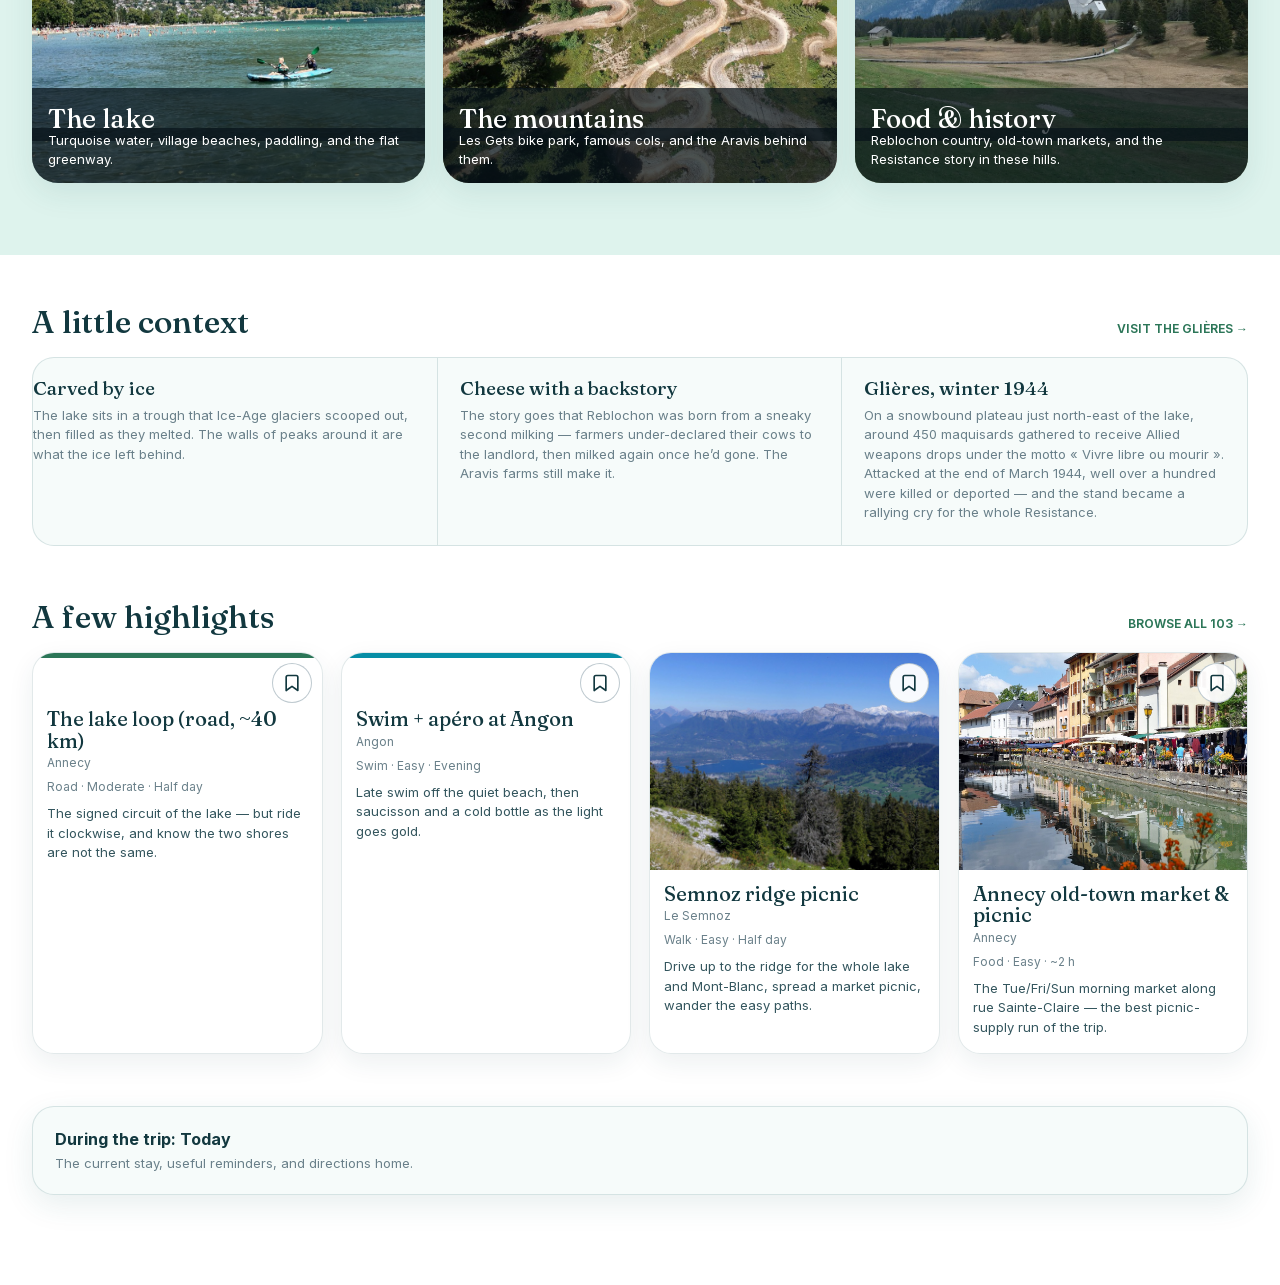
==== commit 2b866c8c: "Unify trip events and add Savoyard food guide" ====
--- a/index.html
+++ b/index.html
@@ -27,7 +27,7 @@
   <link rel="preload" href="assets/fonts/inter-latin.woff2" as="font" type="font/woff2" crossorigin />
   <link rel="preload" href="assets/fonts/fraunces-latin.woff2" as="font" type="font/woff2" crossorigin />
 
-  <link rel="stylesheet" href="styles.css?v=43" />
+  <link rel="stylesheet" href="styles.css?v=47" />
   <!-- Leaflet is loaded lazily only when the Map screen opens, so a slow or
        failed CDN can never block the rest of the app from booting. -->
 </head>
@@ -69,9 +69,9 @@
   </div>
   <div id="live" class="sr-only" aria-live="polite"></div>
 
-  <script src="cent-cols-data.js?v=43"></script>
-  <script src="data.js?v=43"></script>
-  <script src="activity-media.js?v=43"></script>
-  <script src="app.js?v=43"></script>
+  <script src="cent-cols-data.js?v=47"></script>
+  <script src="data.js?v=47"></script>
+  <script src="activity-media.js?v=47"></script>
+  <script src="app.js?v=47"></script>
 </body>
 </html>
--- a/styles.css
+++ b/styles.css
@@ -1108,6 +1108,25 @@
   border-top: 1px solid var(--border);
 }
 
+.hm-events-foot {
+  display: flex;
+  align-items: baseline;
+  justify-content: space-between;
+  gap: 24px;
+  padding: 18px 2px 0;
+}
+
+.hm-events-foot span {
+  color: var(--muted);
+  font-size: 11px;
+}
+
+.hm-events-foot a {
+  font-size: 12px;
+  font-weight: 700;
+  text-decoration: none;
+}
+
 .hm-event-row {
   display: grid;
   grid-template-columns: 74px 116px minmax(0, 1fr) minmax(120px, auto) 24px;
@@ -1206,6 +1225,186 @@
 .hm-event-go {
   color: var(--flower);
   font-size: 20px;
+}
+
+.hm-specialties {
+  max-width: var(--content);
+  margin: 0 auto;
+  padding: 0 32px 86px;
+}
+
+.hm-specialties-head {
+  display: grid;
+  grid-template-columns: minmax(0, 1fr) minmax(280px, 440px);
+  align-items: end;
+  gap: 36px;
+  padding: 28px 0 24px;
+  border-top: 2px solid var(--flower);
+}
+
+.hm-specialties-head h3 {
+  margin-top: 4px;
+  font-size: 34px;
+}
+
+.hm-specialties-head > p {
+  color: var(--muted);
+  font-size: 14px;
+  line-height: 1.55;
+}
+
+.hm-specialties-kicker {
+  color: var(--flower);
+  font-size: 10px;
+  font-weight: 750;
+  text-transform: uppercase;
+}
+
+.hm-specialties-layout {
+  display: grid;
+  grid-template-columns: minmax(300px, 0.82fr) minmax(0, 1.18fr);
+  gap: 32px;
+  align-items: start;
+}
+
+.hm-specialty-feature {
+  display: grid;
+  overflow: hidden;
+  border-radius: 8px;
+  background: var(--twilight-deep);
+  box-shadow: 0 18px 50px rgba(65, 69, 144, 0.2);
+  color: #fff;
+  text-decoration: none;
+  transition: box-shadow 180ms ease, transform 180ms ease;
+}
+
+.hm-specialty-feature:hover {
+  box-shadow: 0 24px 58px rgba(65, 69, 144, 0.28);
+  transform: translateY(-3px);
+}
+
+.hm-specialty-feature > img {
+  width: 100%;
+  aspect-ratio: 4 / 3;
+  object-fit: cover;
+}
+
+.hm-specialty-feature-copy,
+.hm-specialty-feature-copy small,
+.hm-specialty-feature-copy strong,
+.hm-specialty-feature-copy span,
+.hm-specialty-feature-copy b {
+  display: block;
+}
+
+.hm-specialty-feature-copy {
+  padding: 24px 26px 27px;
+  background: linear-gradient(145deg, var(--twilight-deep), #5359ad);
+}
+
+.hm-specialty-feature-copy small {
+  color: rgba(255, 255, 255, 0.68);
+  font-size: 10px;
+  font-weight: 700;
+  text-transform: uppercase;
+}
+
+.hm-specialty-feature-copy strong {
+  margin-top: 5px;
+  font-family: var(--display);
+  font-size: 31px;
+  font-weight: 520;
+}
+
+.hm-specialty-feature-copy span {
+  margin-top: 10px;
+  color: rgba(255, 255, 255, 0.82);
+  font-size: 13px;
+  line-height: 1.55;
+}
+
+.hm-specialty-feature-copy b {
+  margin-top: 18px;
+  color: #fff;
+  font-size: 12px;
+  font-weight: 700;
+}
+
+.hm-specialty-menu {
+  display: grid;
+  grid-template-columns: repeat(2, minmax(0, 1fr));
+  border-top: 1px solid var(--border-strong);
+}
+
+.hm-specialty-item {
+  display: grid;
+  grid-template-columns: 30px minmax(0, 1fr);
+  gap: 10px;
+  min-height: 126px;
+  padding: 18px 20px 18px 0;
+  border-bottom: 1px solid var(--border);
+}
+
+.hm-specialty-item:nth-child(even) {
+  padding-right: 0;
+  padding-left: 20px;
+  border-left: 1px solid var(--border);
+}
+
+.hm-specialty-item > span {
+  color: var(--flower);
+  font-family: var(--display);
+  font-size: 14px;
+}
+
+.hm-specialty-item h4 {
+  font-family: var(--display);
+  font-size: 18px;
+  font-weight: 540;
+  line-height: 1.2;
+}
+
+.hm-specialty-item p {
+  margin-top: 7px;
+  color: var(--muted);
+  font-size: 12px;
+  line-height: 1.45;
+}
+
+.hm-specialty-foot {
+  display: grid;
+  grid-template-columns: minmax(0, 1fr) auto;
+  align-items: start;
+  gap: 28px;
+  margin-top: 26px;
+  padding-top: 18px;
+  border-top: 1px solid var(--border);
+}
+
+.hm-fete-note {
+  max-width: 720px;
+  padding-left: 14px;
+  border-left: 3px solid var(--sun);
+  color: var(--ink-soft);
+  font-size: 12px;
+  line-height: 1.55;
+}
+
+.hm-fete-note a {
+  font-weight: 700;
+}
+
+.hm-specialty-links {
+  display: flex;
+  flex-wrap: wrap;
+  justify-content: flex-end;
+  gap: 8px 18px;
+}
+
+.hm-specialty-links a {
+  font-size: 11px;
+  font-weight: 700;
+  white-space: nowrap;
 }
 
 .event-hero {
@@ -2397,6 +2596,36 @@
   border-bottom: 1px solid var(--border-strong);
 }
 
+.today-calendar-link {
+  display: grid;
+  grid-template-columns: 1fr auto;
+  gap: 24px;
+  margin-top: 22px;
+  padding: 19px 4px;
+  border-top: 1px solid var(--border-strong);
+  border-bottom: 1px solid var(--border-strong);
+  color: var(--ink);
+  text-decoration: none;
+}
+
+.today-calendar-link span {
+  font-family: var(--display);
+  font-size: 21px;
+  font-weight: 500;
+}
+
+.today-calendar-link strong {
+  align-self: center;
+  color: var(--twilight);
+  font-size: 11px;
+  font-weight: 700;
+  text-transform: uppercase;
+}
+
+.today-calendar-link:hover span {
+  color: var(--twilight-deep);
+}
+
 .today-library > summary {
   display: grid;
   grid-template-columns: 1fr auto;
@@ -2438,6 +2667,54 @@
   font-family: var(--display);
   font-size: 19px;
   font-weight: 500;
+}
+
+.event-guide-head {
+  position: relative;
+  max-width: 980px;
+  margin-bottom: 26px;
+  padding: 8px 190px 30px 0;
+  border-bottom: 2px solid var(--twilight);
+}
+
+.event-guide-head h2 {
+  margin: 5px 0 10px;
+  font-size: 44px;
+}
+
+.event-guide-head > p:last-of-type {
+  max-width: 760px;
+  color: var(--muted);
+  font-size: 15px;
+  line-height: 1.6;
+}
+
+.event-guide-count {
+  position: absolute;
+  right: 0;
+  bottom: 30px;
+  display: grid;
+  justify-items: end;
+  color: var(--twilight);
+}
+
+.event-guide-count strong {
+  font-family: var(--display);
+  font-size: 44px;
+  font-weight: 500;
+  line-height: 1;
+}
+
+.event-guide-count span {
+  margin-top: 4px;
+  color: var(--muted);
+  font-size: 10px;
+  font-weight: 700;
+  text-transform: uppercase;
+}
+
+.event-guide-calendar {
+  padding-bottom: 0;
 }
 
 .fit-grid {
@@ -4170,6 +4447,44 @@
     gap: 8px;
   }
 
+  .hm-events-foot {
+    align-items: flex-start;
+  }
+
+  .hm-specialties {
+    padding: 0 20px 58px;
+  }
+
+  .hm-specialties-head {
+    grid-template-columns: 1fr;
+    gap: 8px;
+  }
+
+  .hm-specialties-layout {
+    grid-template-columns: minmax(250px, 0.8fr) minmax(0, 1.2fr);
+    gap: 22px;
+  }
+
+  .hm-specialty-menu {
+    grid-template-columns: 1fr;
+  }
+
+  .hm-specialty-item,
+  .hm-specialty-item:nth-child(even) {
+    min-height: 0;
+    padding: 13px 0;
+    border-left: 0;
+  }
+
+  .hm-specialty-foot {
+    grid-template-columns: 1fr;
+    gap: 16px;
+  }
+
+  .hm-specialty-links {
+    justify-content: flex-start;
+  }
+
   .hm-place {
     padding: 38px 20px 42px;
   }
@@ -4407,6 +4722,51 @@
     font-size: 28px;
   }
 
+  .hm-events-foot {
+    display: grid;
+    gap: 8px;
+  }
+
+  .hm-specialties-head h3 {
+    font-size: 28px;
+  }
+
+  .hm-specialties-layout {
+    grid-template-columns: 1fr;
+  }
+
+  .hm-specialty-feature {
+    grid-template-columns: 42% minmax(0, 1fr);
+  }
+
+  .hm-specialty-feature > img {
+    height: 100%;
+    aspect-ratio: auto;
+  }
+
+  .hm-specialty-feature-copy {
+    padding: 20px;
+  }
+
+  .hm-specialty-feature-copy strong {
+    font-size: 27px;
+  }
+
+  .hm-specialty-menu {
+    grid-template-columns: 1fr;
+  }
+
+  .hm-specialty-item,
+  .hm-specialty-item:nth-child(even) {
+    grid-template-columns: 26px minmax(0, 1fr);
+    padding: 14px 0;
+  }
+
+  .hm-specialty-links {
+    display: grid;
+    gap: 10px;
+  }
+
   .hm-event-row {
     grid-template-columns: 54px 72px minmax(0, 1fr);
     gap: 10px;
@@ -4444,6 +4804,35 @@
 
   .hm-event-go {
     display: none;
+  }
+
+  .today-calendar-link {
+    grid-template-columns: minmax(0, 1fr);
+    gap: 4px;
+    padding: 17px 2px;
+  }
+
+  .today-calendar-link strong {
+    line-height: 1.45;
+  }
+
+  .event-guide-head {
+    margin-bottom: 18px;
+    padding: 0 0 22px;
+  }
+
+  .event-guide-head h2 {
+    font-size: 34px;
+  }
+
+  .event-guide-count {
+    position: static;
+    justify-items: start;
+    margin-top: 18px;
+  }
+
+  .event-guide-count strong {
+    font-size: 34px;
   }
 
   .hm-ix {
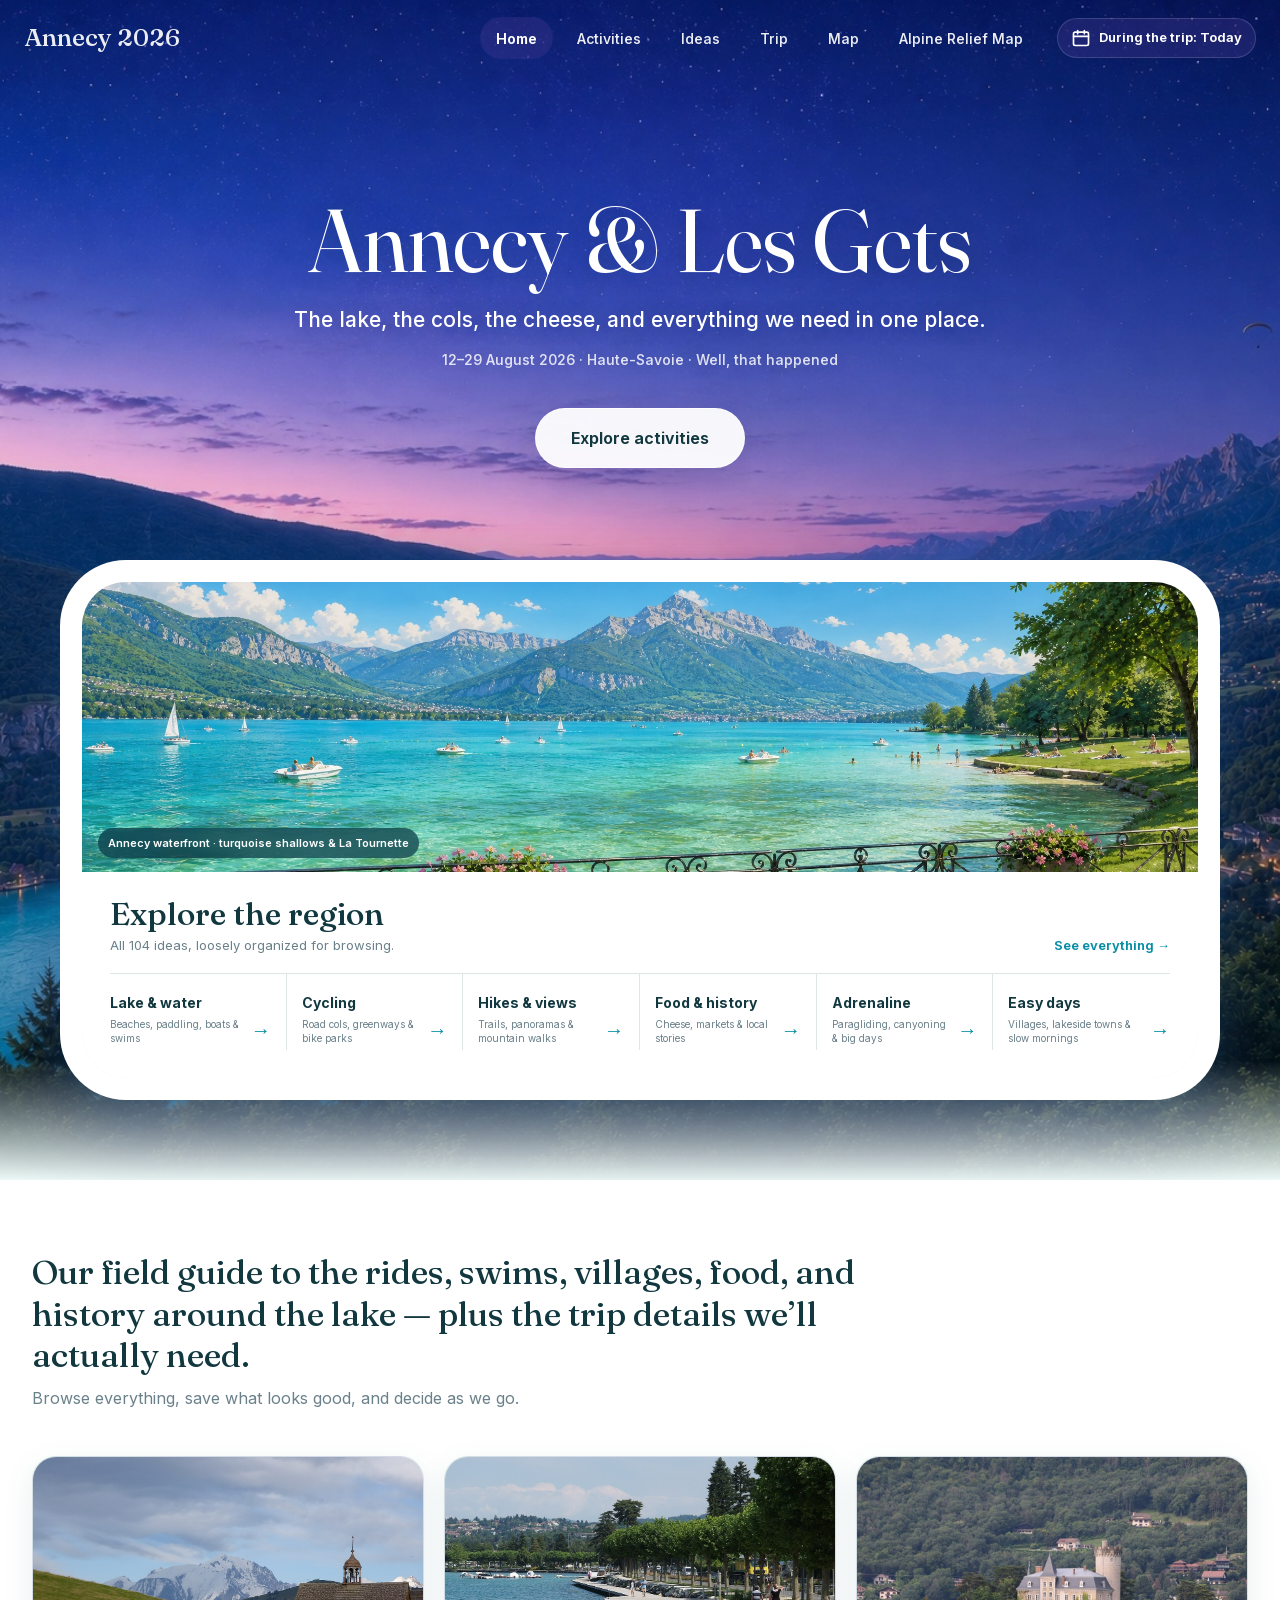
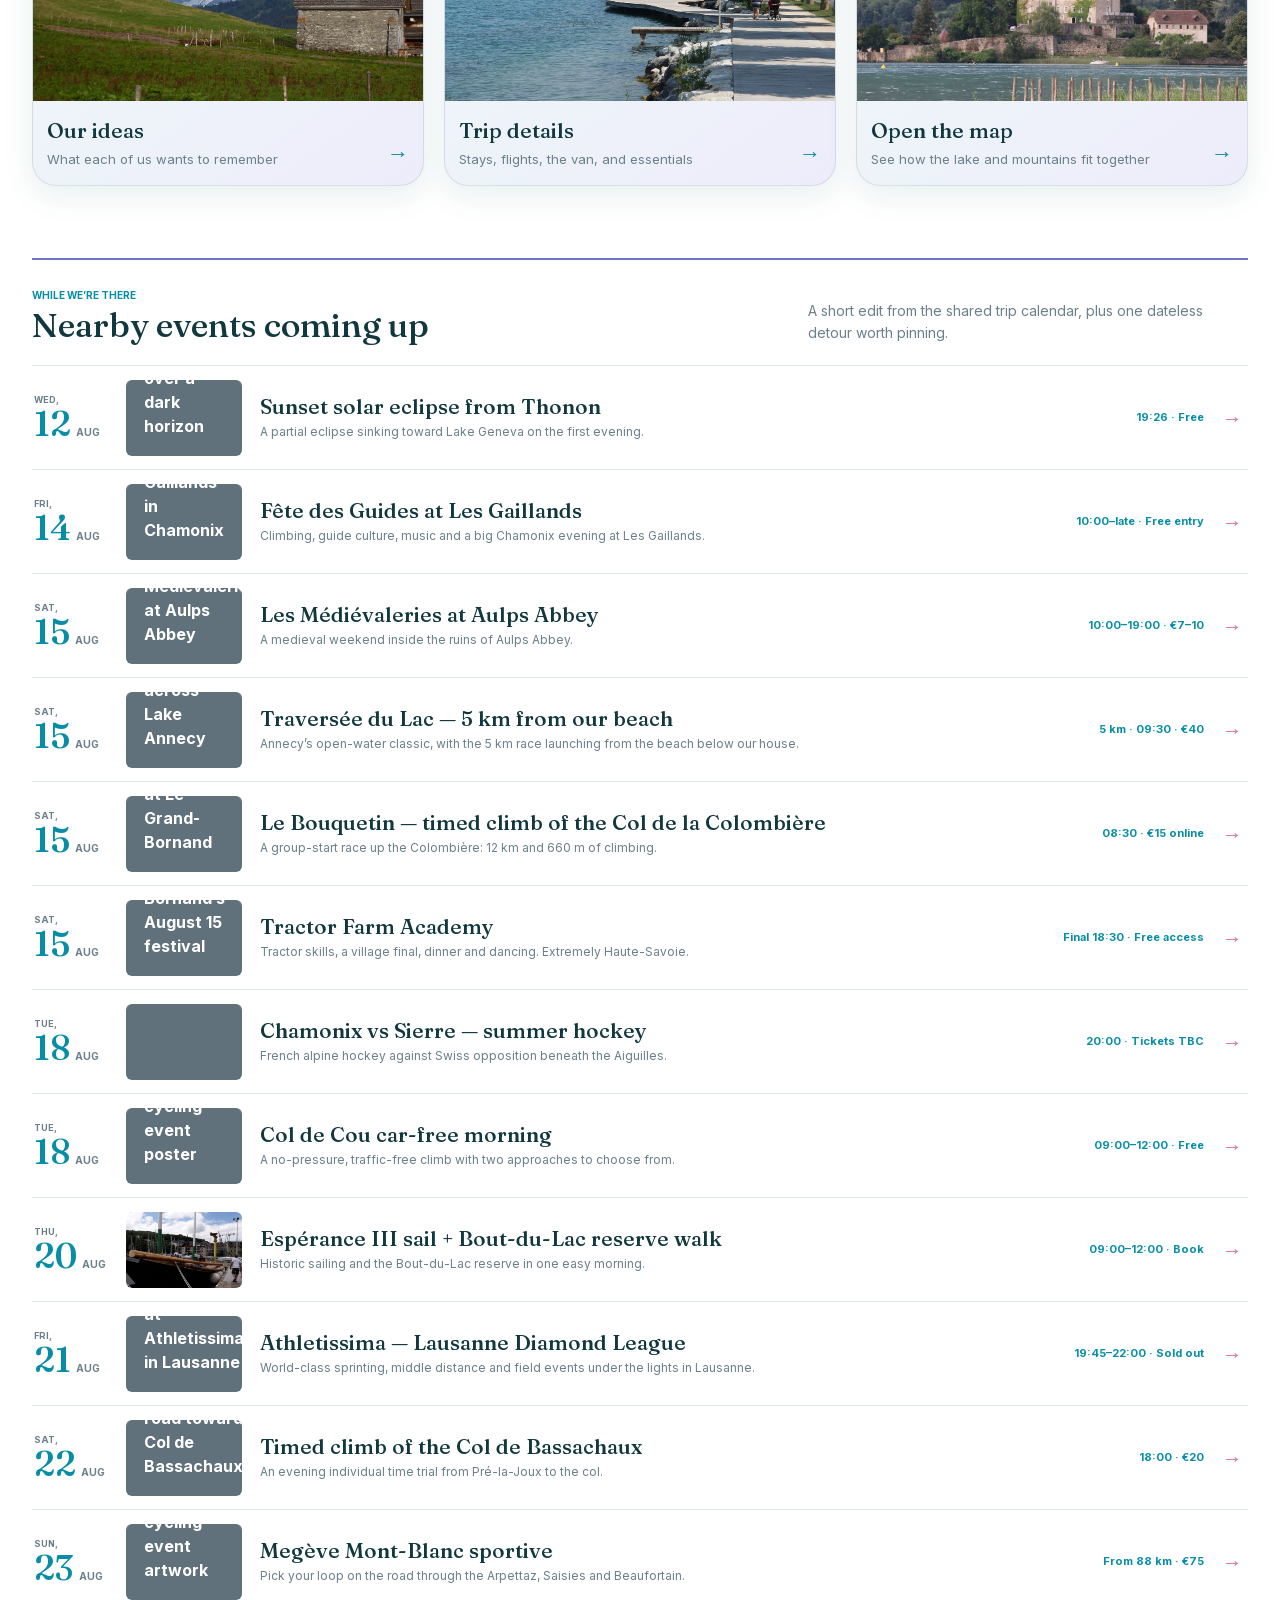
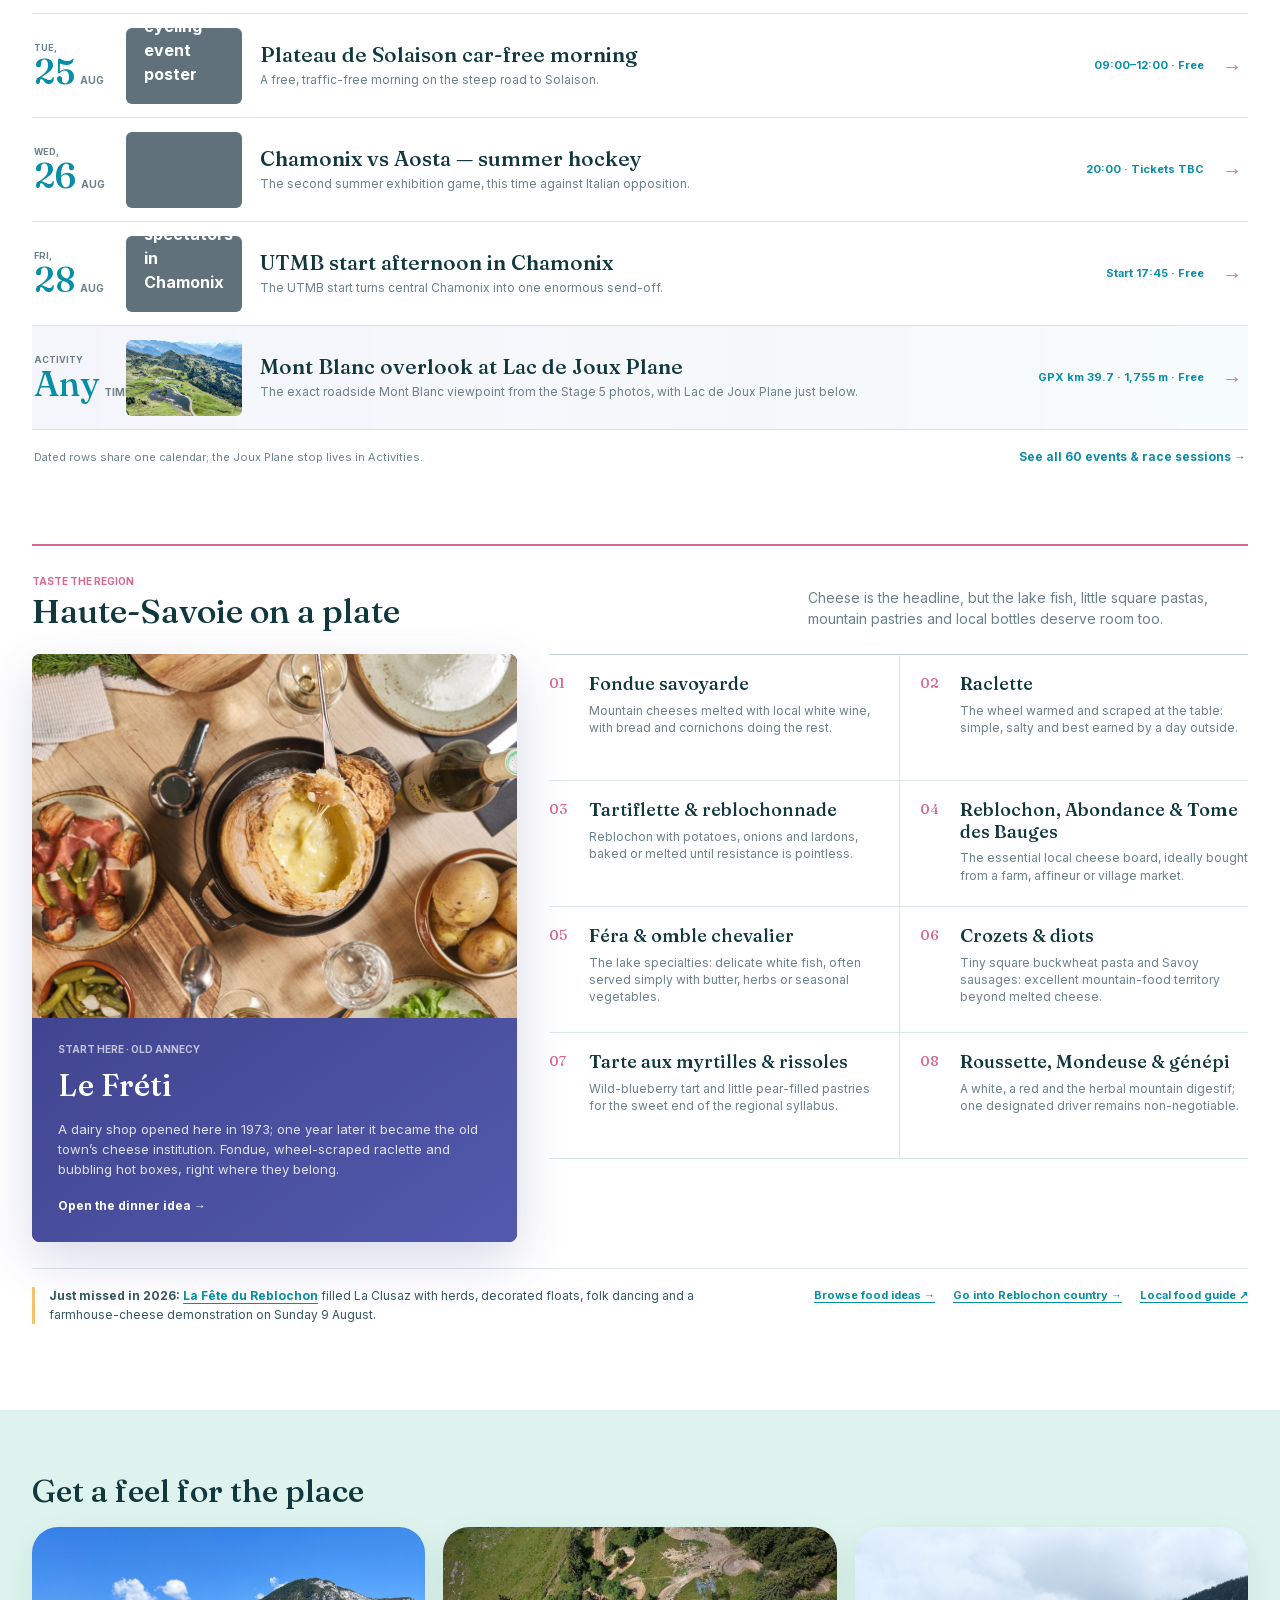
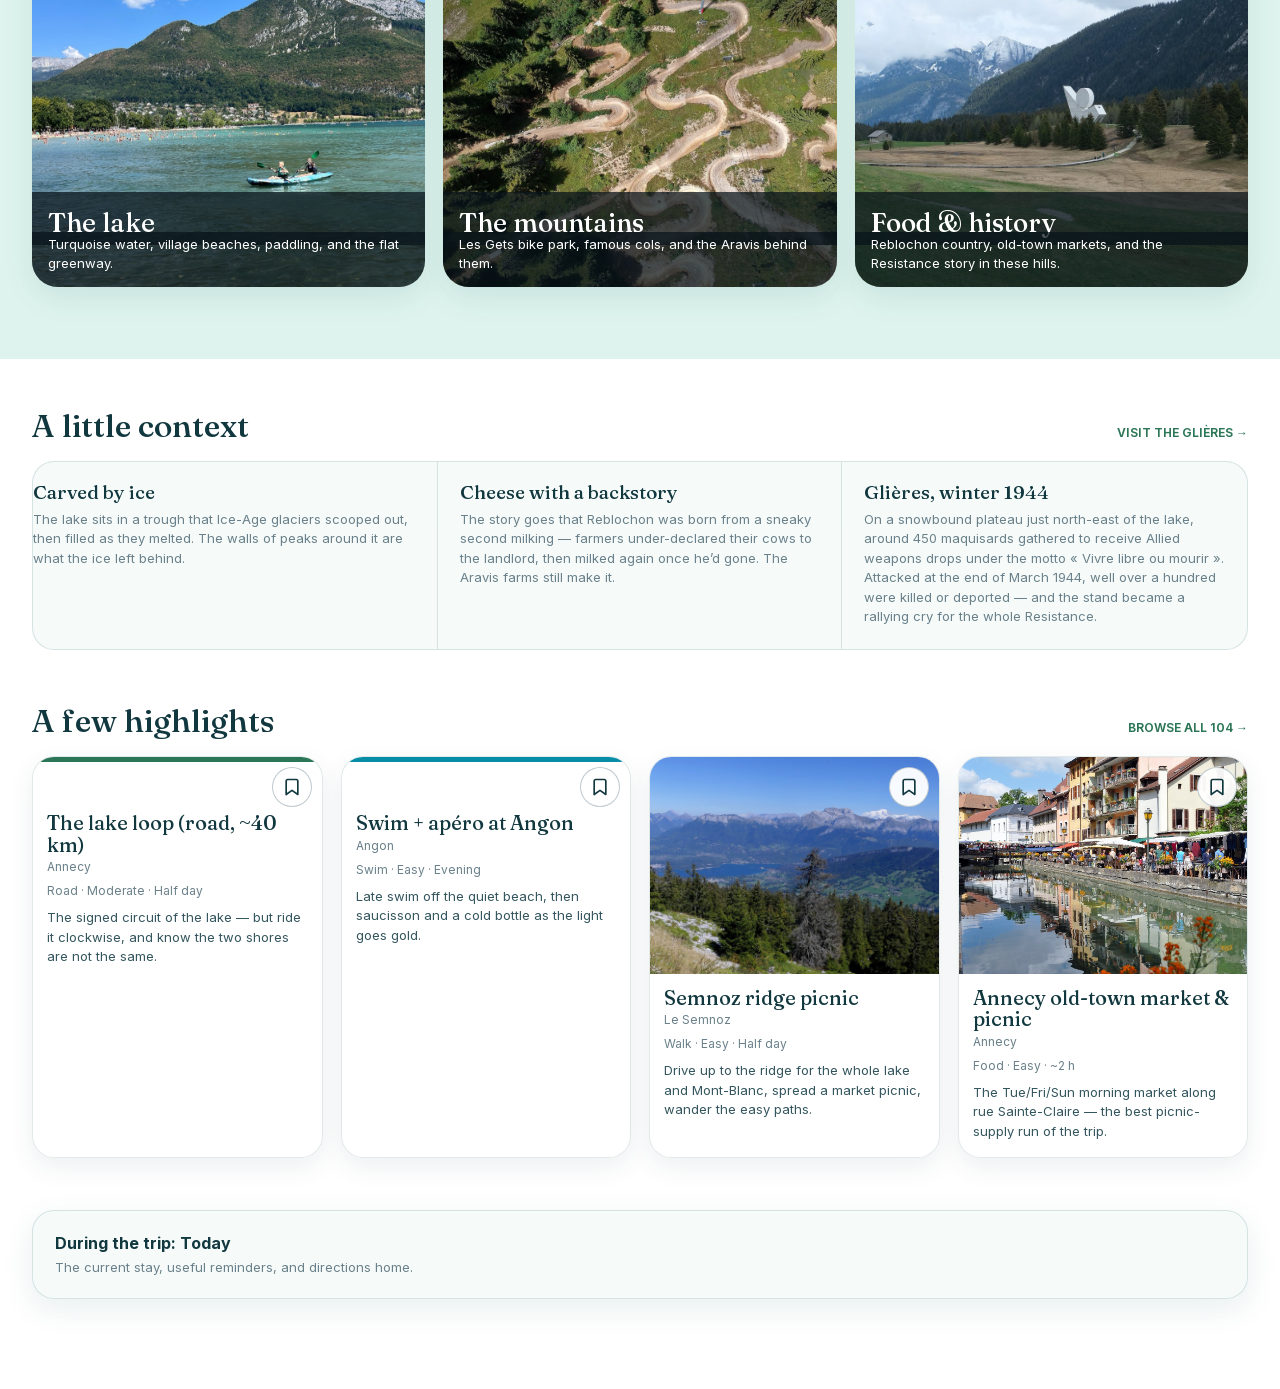
==== commit 634ff882: "Add Joux Plane viewpoint activity" ====
--- a/index.html
+++ b/index.html
@@ -27,7 +27,7 @@
   <link rel="preload" href="assets/fonts/inter-latin.woff2" as="font" type="font/woff2" crossorigin />
   <link rel="preload" href="assets/fonts/fraunces-latin.woff2" as="font" type="font/woff2" crossorigin />
 
-  <link rel="stylesheet" href="styles.css?v=47" />
+  <link rel="stylesheet" href="styles.css?v=50" />
   <!-- Leaflet is loaded lazily only when the Map screen opens, so a slow or
        failed CDN can never block the rest of the app from booting. -->
 </head>
@@ -69,9 +69,9 @@
   </div>
   <div id="live" class="sr-only" aria-live="polite"></div>
 
-  <script src="cent-cols-data.js?v=47"></script>
-  <script src="data.js?v=47"></script>
-  <script src="activity-media.js?v=47"></script>
-  <script src="app.js?v=47"></script>
+  <script src="cent-cols-data.js?v=50"></script>
+  <script src="data.js?v=50"></script>
+  <script src="activity-media.js?v=50"></script>
+  <script src="app.js?v=50"></script>
 </body>
 </html>
--- a/styles.css
+++ b/styles.css
@@ -1161,6 +1161,18 @@
   color: var(--twilight);
 }
 
+.hm-anytime-row {
+  background: linear-gradient(90deg, rgba(111, 115, 202, 0.07), rgba(10, 143, 168, 0.035));
+}
+
+.hm-anytime-date strong {
+  font-size: 24px;
+}
+
+.hm-anytime-date small {
+  line-height: 1.15;
+}
+
 .hm-event-date {
   display: grid;
   grid-template-columns: auto auto;
@@ -2840,6 +2852,10 @@
   width: 100%;
   height: 390px;
   object-fit: cover;
+}
+
+.detail-hero > img[src$="joux-plane-overlook.jpg"] {
+  object-position: center 18%;
 }
 
 .dh-inner {
